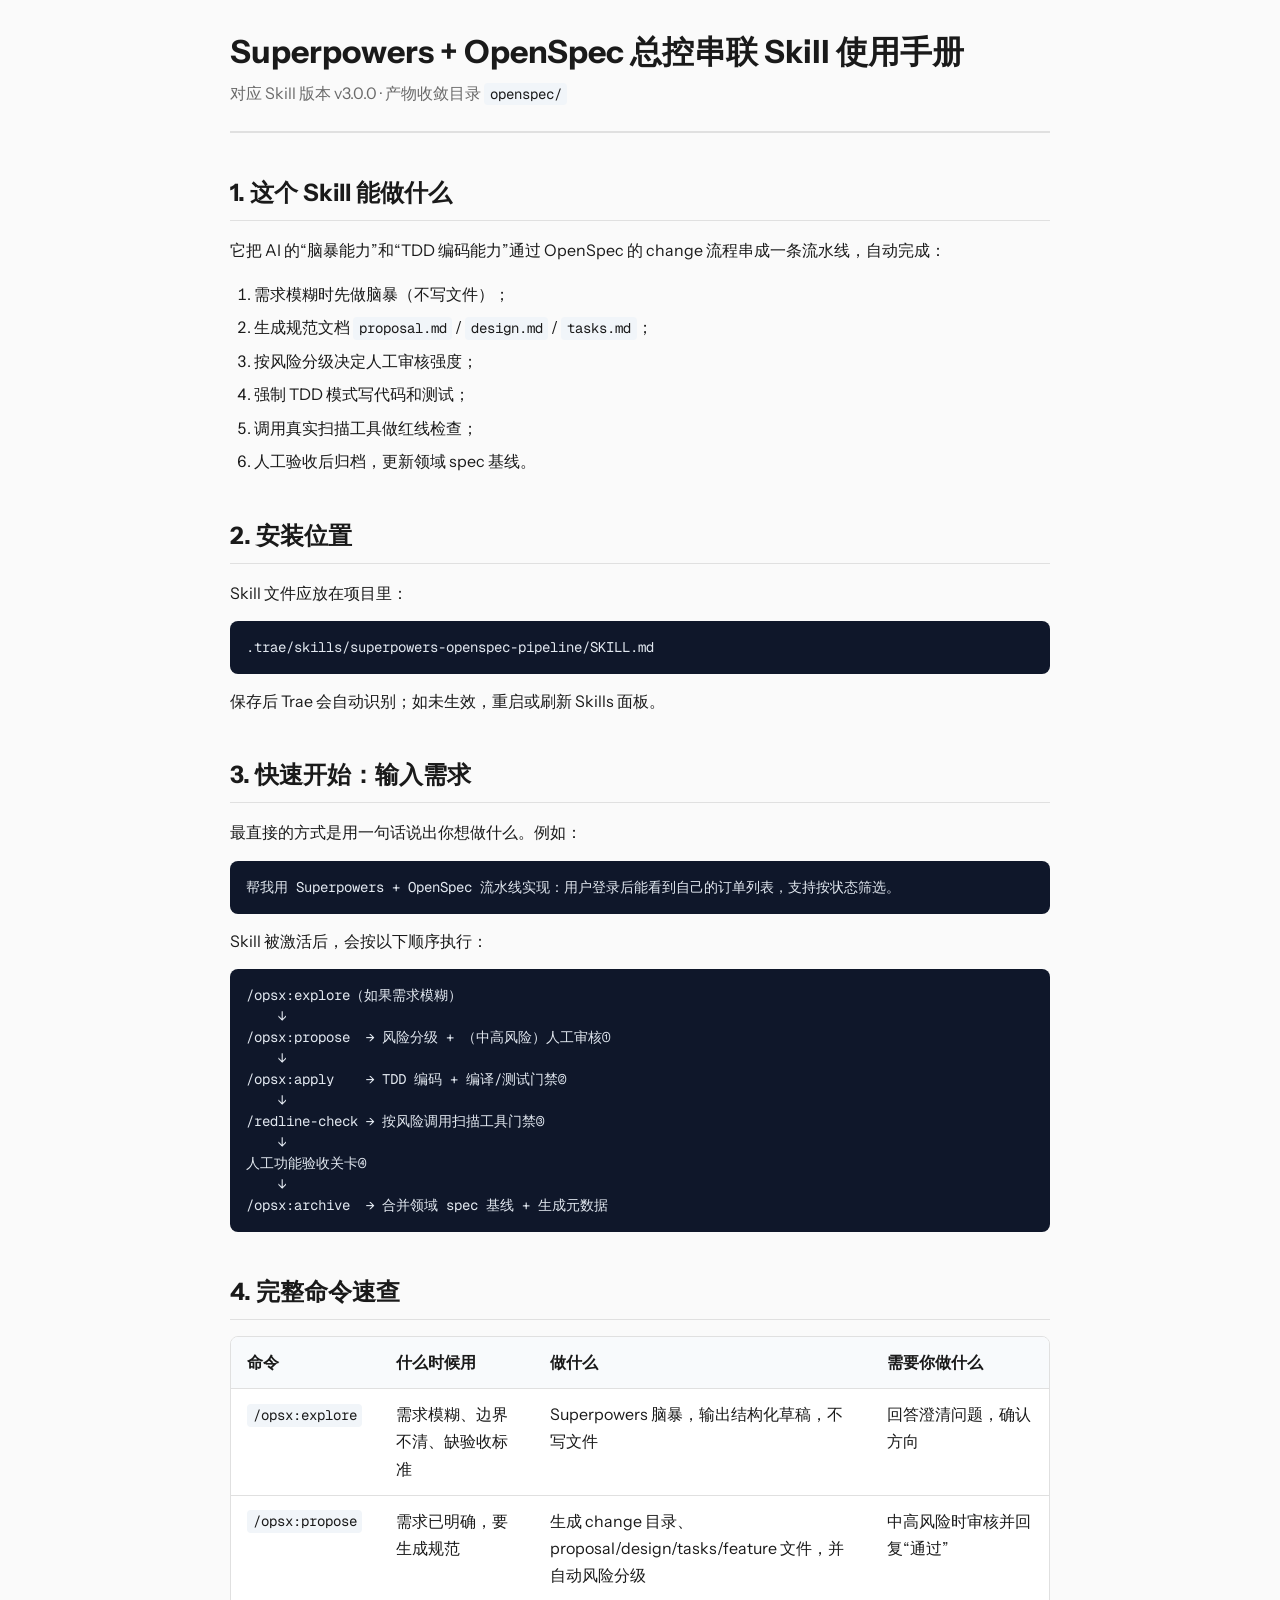
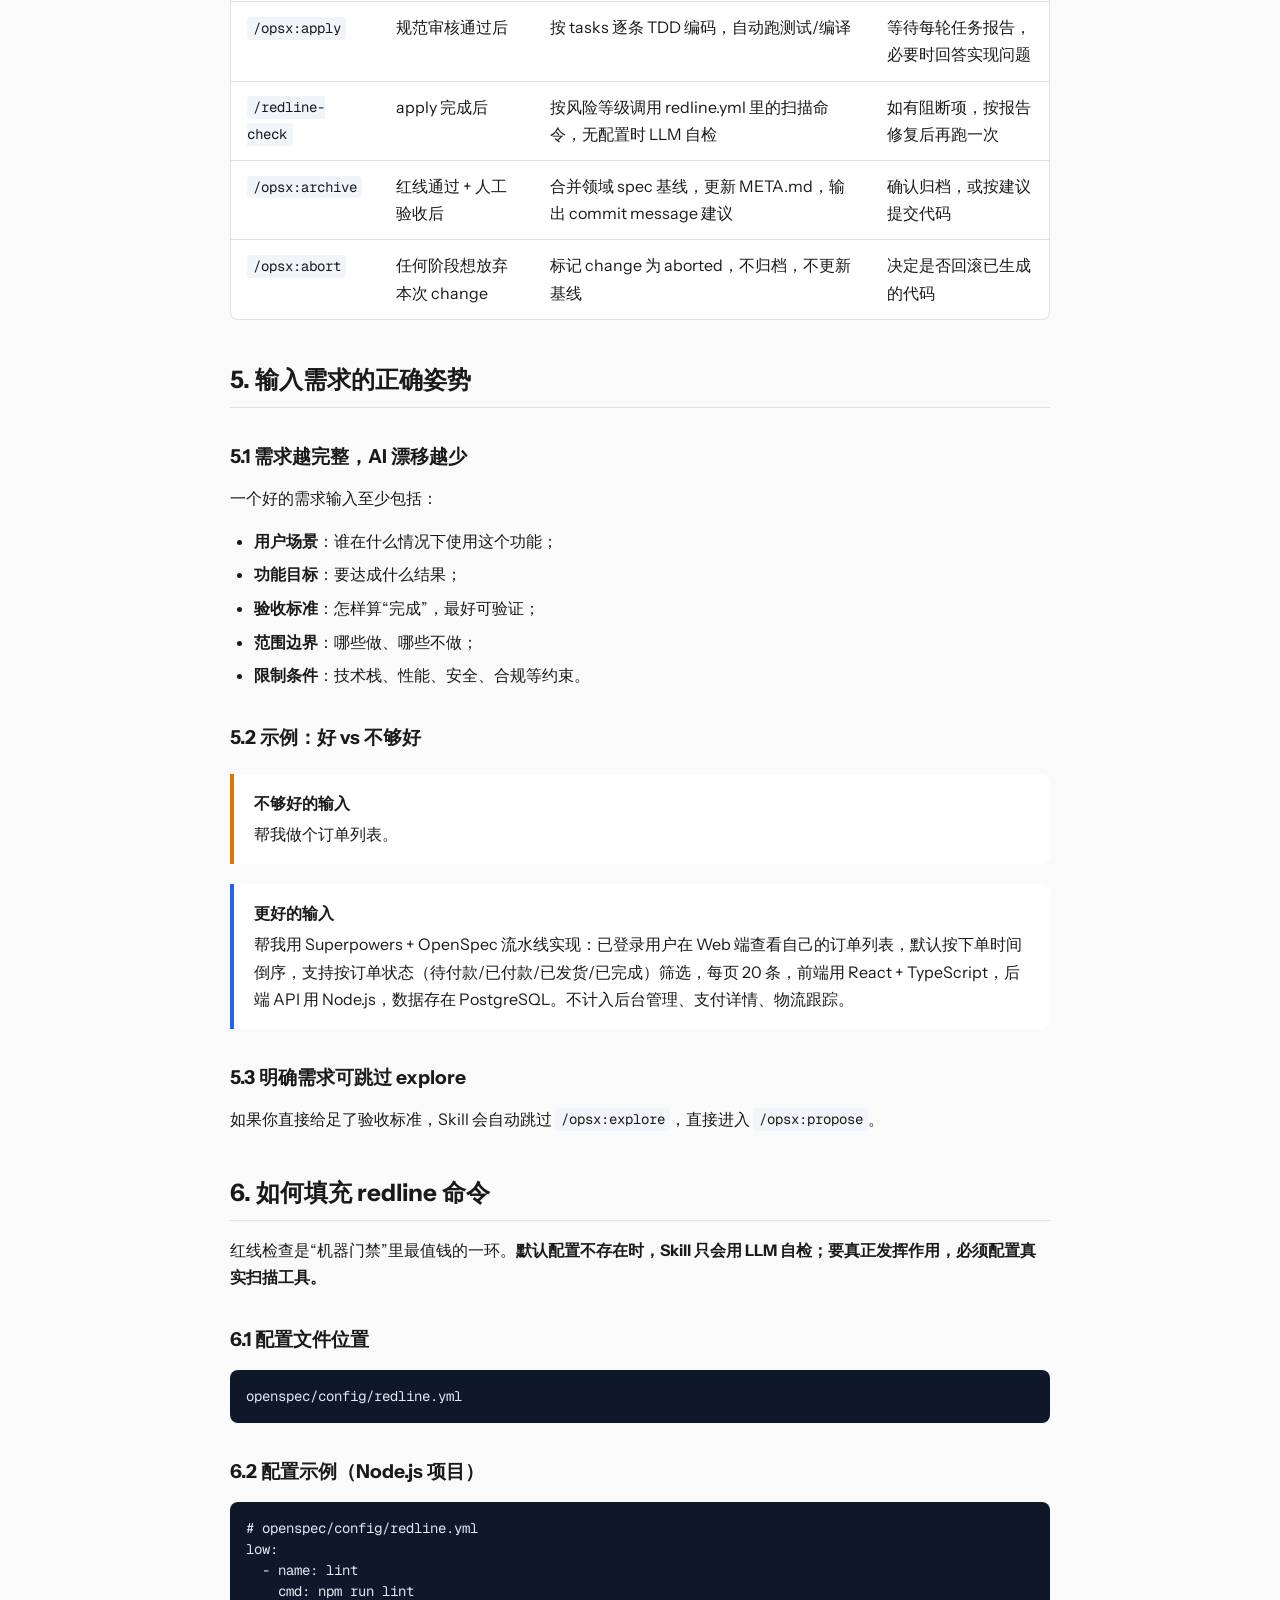
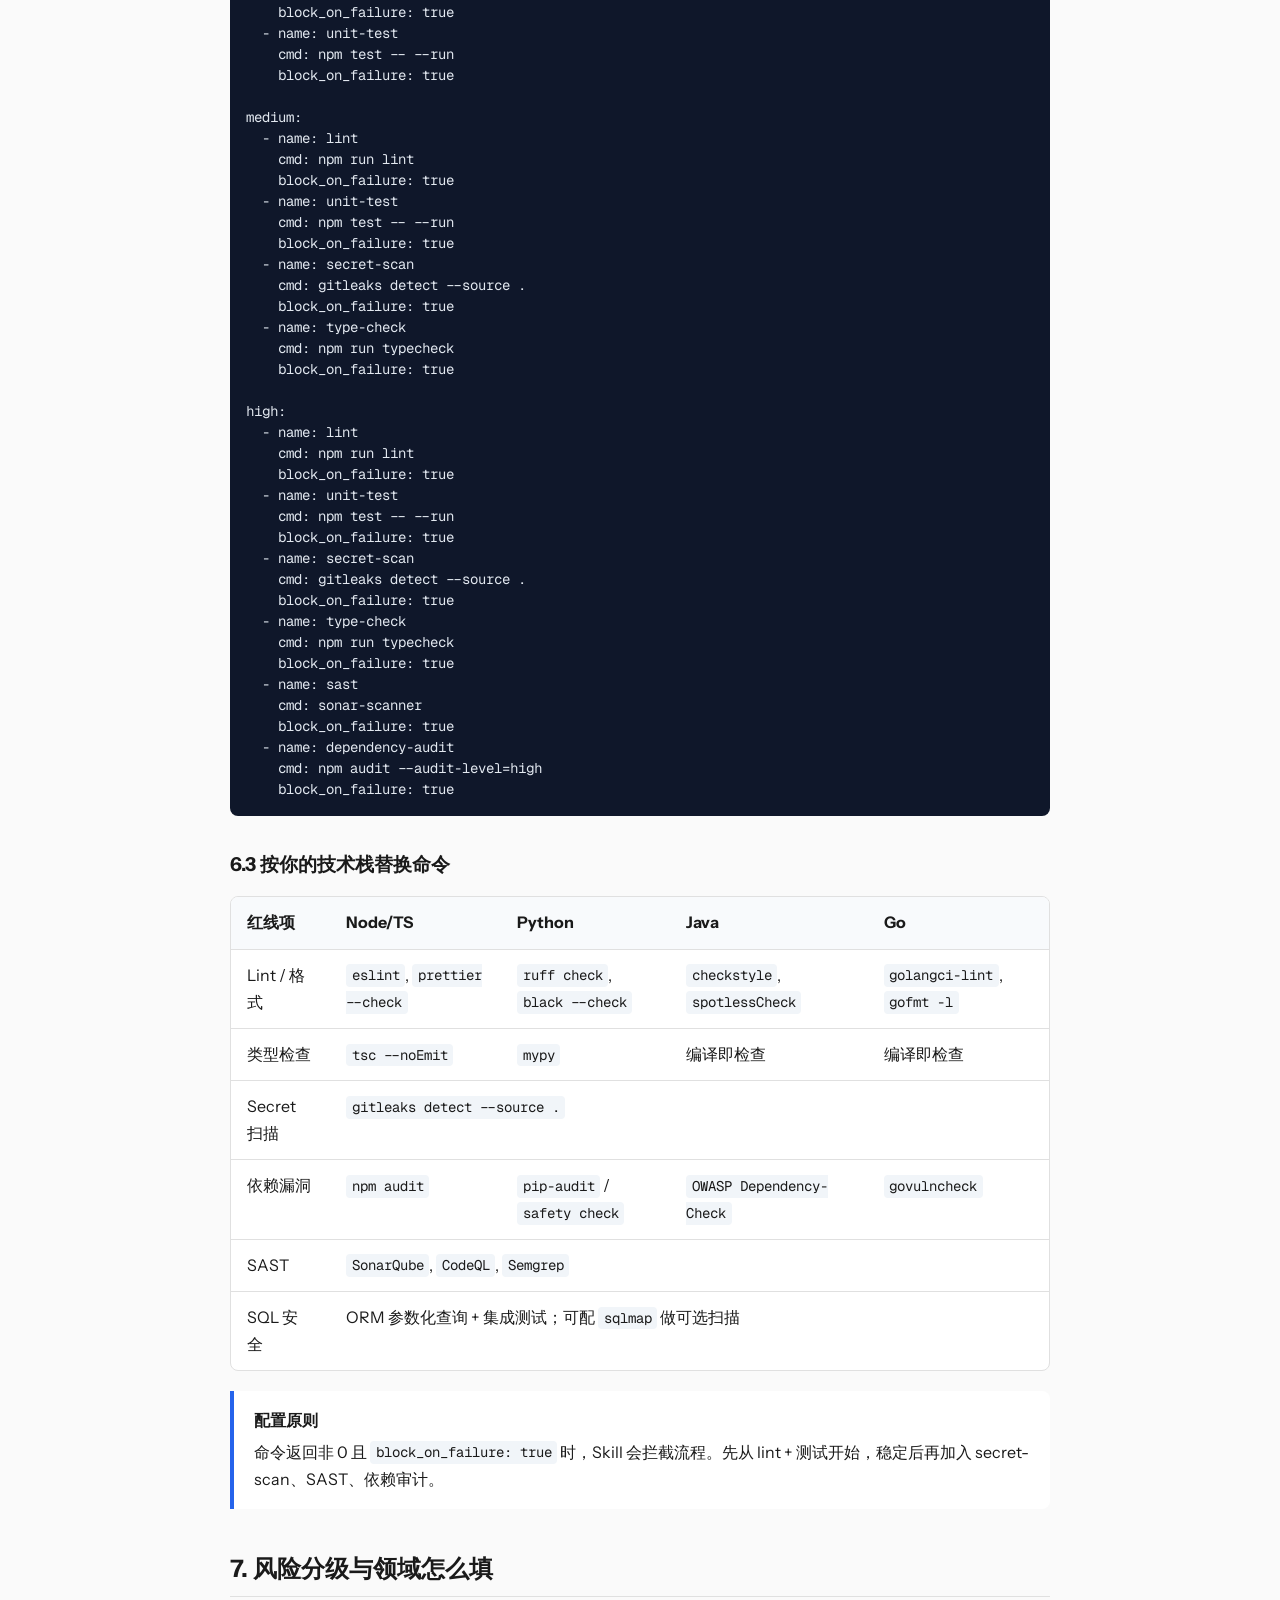
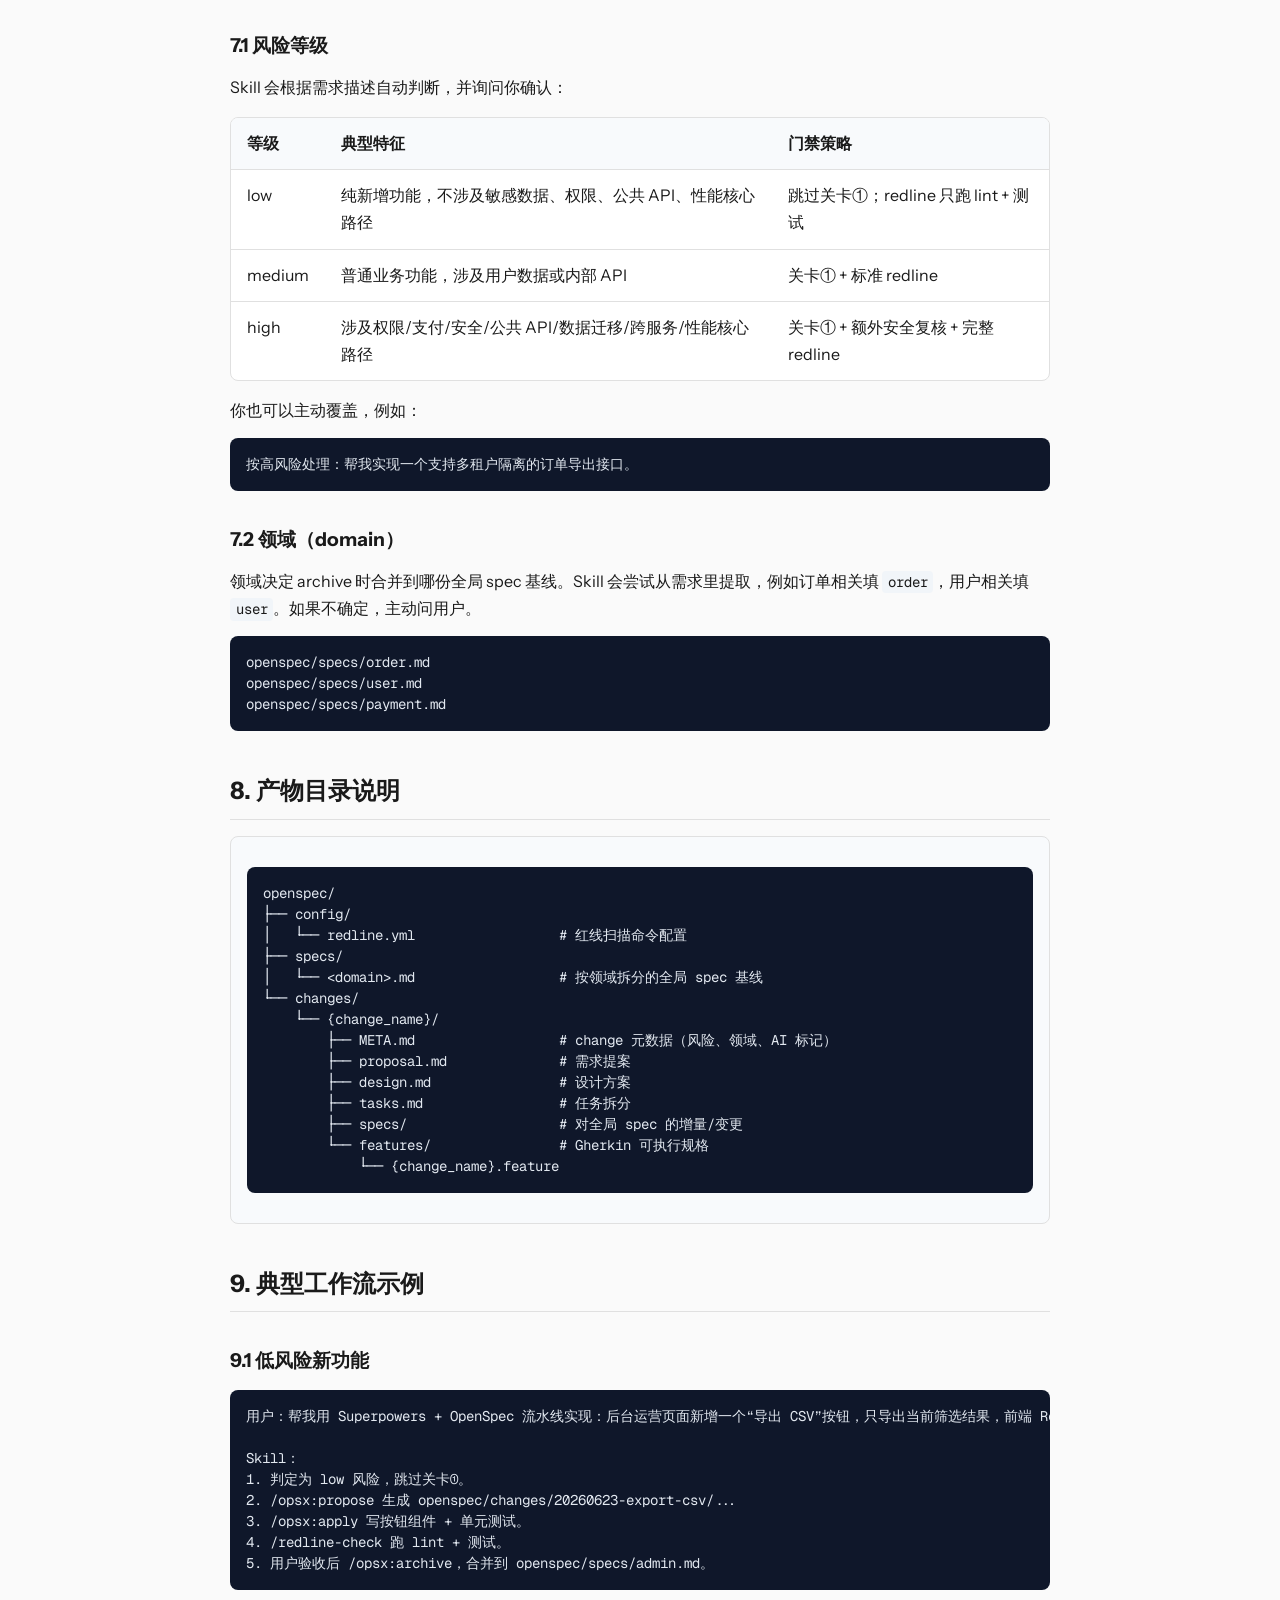
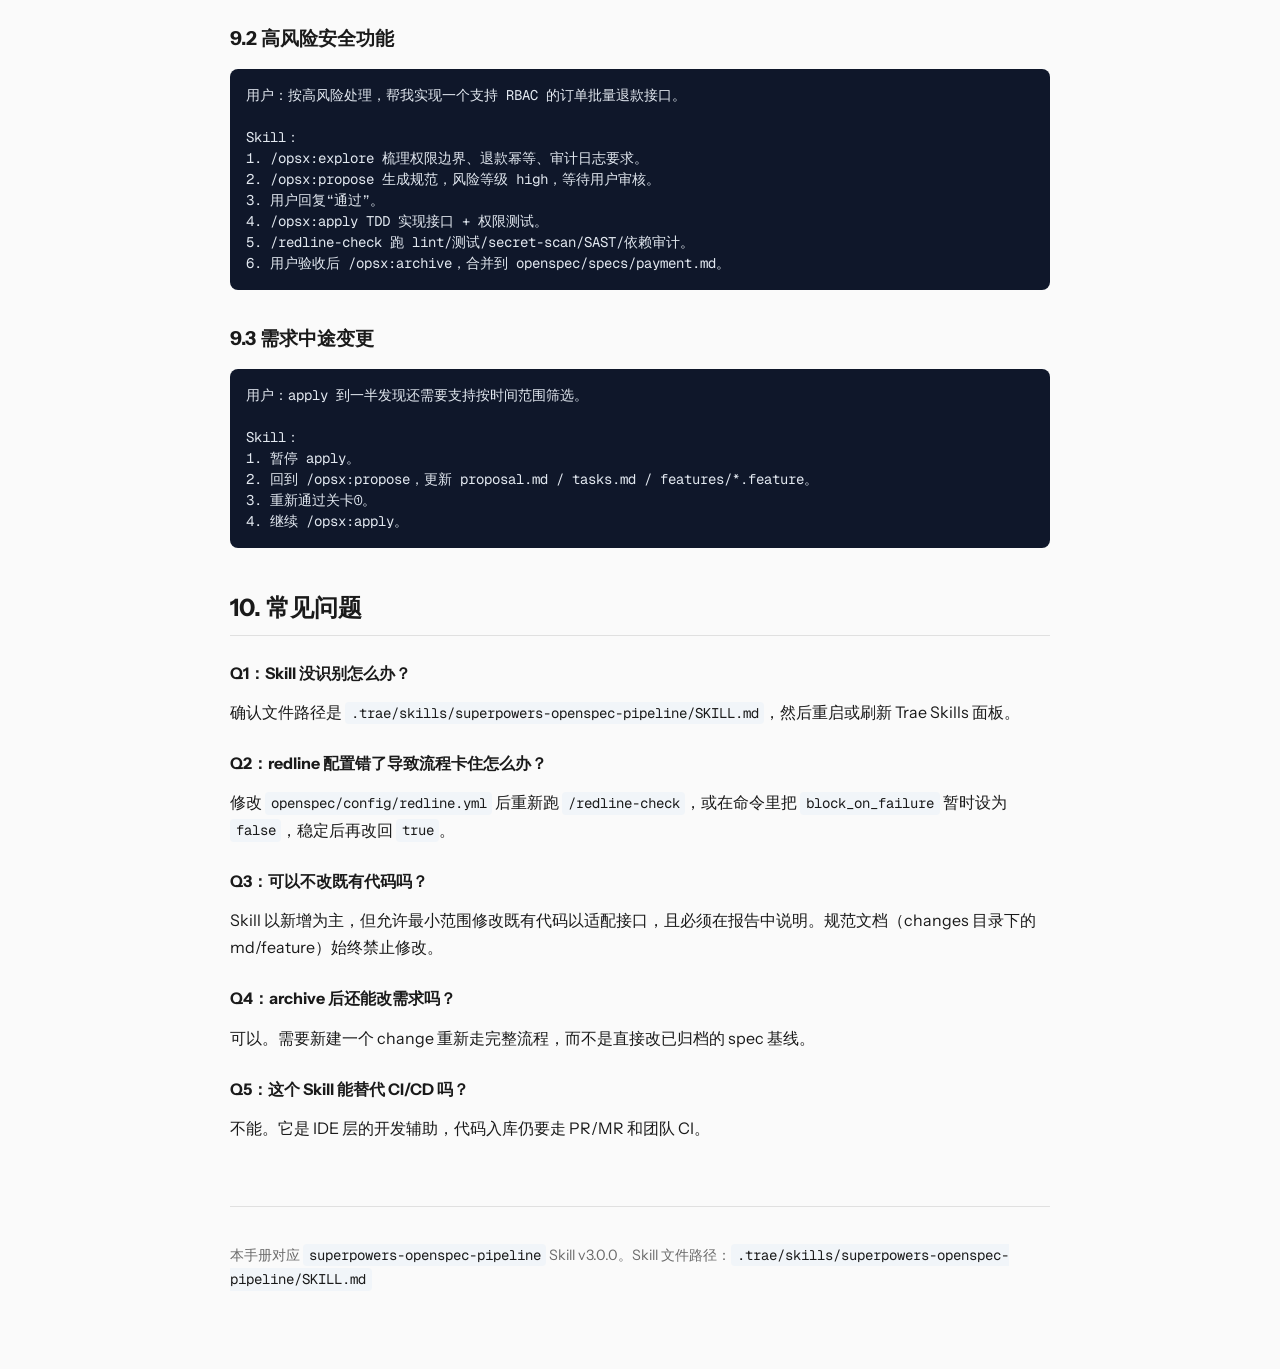
==== superpowers-openspec-manual/superpowers-openspec-manual.html @ 7b4294c7 "feat: Superpowers + OpenSpec Workflow Co-authored-by: traeagent <traeagent@users.noreply.github.com>" ====
<!-- Generated by Trae Work -->
<!DOCTYPE html>
<html lang="zh-CN">
<head>
  <meta charset="UTF-8">
  <meta name="viewport" content="width=device-width, initial-scale=1.0">
  <title>Superpowers + OpenSpec 总控串联 Skill 使用手册</title>
  <style>
    @font-face {
      font-family: 'InstrumentSans';
      src: url('./_shared/fonts/InstrumentSans-Regular.ttf') format('truetype');
      font-weight: 400;
    }
    @font-face {
      font-family: 'InstrumentSans';
      src: url('./_shared/fonts/InstrumentSans-Bold.ttf') format('truetype');
      font-weight: 700;
    }
    @font-face {
      font-family: 'GeistMono';
      src: url('./_shared/fonts/GeistMono-Regular.ttf') format('truetype');
      font-weight: 400;
    }

    :root {
      --bg: #fafafa;
      --bg2: #ffffff;
      --ink: #1a1a1a;
      --muted: #6b6b6b;
      --rule: #e0e0e0;
      --accent: #2563eb;
      --accent2: #059669;
      --danger: #dc2626;
      --warning: #d97706;
    }

    * { box-sizing: border-box; }

    body {
      margin: 0;
      padding: 0;
      font-family: 'InstrumentSans', -apple-system, BlinkMacSystemFont, 'Segoe UI', sans-serif;
      font-size: 16px;
      line-height: 1.7;
      color: var(--ink);
      background: var(--bg);
    }

    .container {
      max-width: 860px;
      margin: 0 auto;
      padding: 2rem 1.25rem 4rem;
    }

    header {
      border-bottom: 2px solid var(--rule);
      padding-bottom: 1.5rem;
      margin-bottom: 2.5rem;
    }

    h1 {
      font-size: 2rem;
      line-height: 1.25;
      margin: 0 0 0.5rem;
      font-weight: 700;
    }

    .subtitle {
      color: var(--muted);
      font-size: 1rem;
      margin: 0;
    }

    h2 {
      font-size: 1.5rem;
      margin: 2.5rem 0 1rem;
      padding-bottom: 0.4rem;
      border-bottom: 1px solid var(--rule);
      font-weight: 700;
    }

    h3 {
      font-size: 1.2rem;
      margin: 2rem 0 0.75rem;
      font-weight: 700;
      color: var(--ink);
    }

    h4 {
      font-size: 1rem;
      margin: 1.5rem 0 0.5rem;
      font-weight: 700;
    }

    p, li {
      margin: 0.75rem 0;
    }

    a {
      color: var(--accent);
      text-decoration: none;
    }

    a:hover {
      text-decoration: underline;
    }

    code, pre {
      font-family: 'GeistMono', Menlo, Monaco, Consolas, monospace;
      font-size: 0.875rem;
    }

    code {
      background: #f1f5f9;
      padding: 0.15rem 0.35rem;
      border-radius: 4px;
      color: var(--ink);
    }

    pre {
      background: #0f172a;
      color: #e2e8f0;
      padding: 1rem;
      border-radius: 8px;
      overflow-x: auto;
      line-height: 1.5;
    }

    pre code {
      background: transparent;
      padding: 0;
      color: inherit;
    }

    .table-wrap {
      overflow-x: auto;
      overflow-y: auto;
      max-height: 600px;
      border: 1px solid var(--rule);
      border-radius: 8px;
      margin: 1rem 0;
      background: var(--bg2);
    }

    table {
      width: 100%;
      border-collapse: collapse;
      min-width: 640px;
    }

    th, td {
      padding: 0.75rem 1rem;
      text-align: left;
      border-bottom: 1px solid var(--rule);
      vertical-align: top;
    }

    th {
      background: #f8fafc;
      font-weight: 700;
      white-space: nowrap;
    }

    tr:last-child td {
      border-bottom: none;
    }

    ul, ol {
      padding-left: 1.5rem;
    }

    li {
      margin: 0.4rem 0;
    }

    .callout {
      border-left: 4px solid var(--accent);
      background: var(--bg2);
      padding: 1rem 1.25rem;
      margin: 1.25rem 0;
      border-radius: 0 8px 8px 0;
    }

    .callout.danger {
      border-left-color: var(--danger);
    }

    .callout.warning {
      border-left-color: var(--warning);
    }

    .callout strong {
      display: block;
      margin-bottom: 0.25rem;
    }

    .kbd {
      display: inline-block;
      padding: 0.1rem 0.4rem;
      border: 1px solid var(--rule);
      border-radius: 4px;
      background: #f8fafc;
      font-family: 'GeistMono', monospace;
      font-size: 0.85rem;
    }

    .tree {
      background: #f8fafc;
      border: 1px solid var(--rule);
      border-radius: 8px;
      padding: 1rem;
      font-family: 'GeistMono', monospace;
      line-height: 1.6;
      overflow-x: auto;
    }

    footer {
      margin-top: 4rem;
      padding-top: 1.5rem;
      border-top: 1px solid var(--rule);
      color: var(--muted);
      font-size: 0.9rem;
    }

    @media (max-width: 600px) {
      .container { padding: 1.5rem 1rem 3rem; }
      h1 { font-size: 1.6rem; }
      h2 { font-size: 1.3rem; }
      table { min-width: 520px; }
    }
  </style>
</head>
<body>
  <div class="container">
    <header>
      <h1>Superpowers + OpenSpec 总控串联 Skill 使用手册</h1>
      <p class="subtitle">对应 Skill 版本 v3.0.0 · 产物收敛目录 <code>openspec/</code></p>
    </header>

    <h2>1. 这个 Skill 能做什么</h2>
    <p>它把 AI 的“脑暴能力”和“TDD 编码能力”通过 OpenSpec 的 change 流程串成一条流水线，自动完成：</p>
    <ol>
      <li>需求模糊时先做脑暴（不写文件）；</li>
      <li>生成规范文档 <code>proposal.md</code> / <code>design.md</code> / <code>tasks.md</code>；</li>
      <li>按风险分级决定人工审核强度；</li>
      <li>强制 TDD 模式写代码和测试；</li>
      <li>调用真实扫描工具做红线检查；</li>
      <li>人工验收后归档，更新领域 spec 基线。</li>
    </ol>

    <h2>2. 安装位置</h2>
    <p>Skill 文件应放在项目里：</p>
    <pre><code>.trae/skills/superpowers-openspec-pipeline/SKILL.md</code></pre>
    <p>保存后 Trae 会自动识别；如未生效，重启或刷新 Skills 面板。</p>

    <h2>3. 快速开始：输入需求</h2>
    <p>最直接的方式是用一句话说出你想做什么。例如：</p>
    <pre><code>帮我用 Superpowers + OpenSpec 流水线实现：用户登录后能看到自己的订单列表，支持按状态筛选。</code></pre>
    <p>Skill 被激活后，会按以下顺序执行：</p>
    <pre><code>/opsx:explore（如果需求模糊）
    ↓
/opsx:propose  → 风险分级 + （中高风险）人工审核①
    ↓
/opsx:apply    → TDD 编码 + 编译/测试门禁②
    ↓
/redline-check → 按风险调用扫描工具门禁③
    ↓
人工功能验收关卡④
    ↓
/opsx:archive  → 合并领域 spec 基线 + 生成元数据</code></pre>

    <h2>4. 完整命令速查</h2>
    <div class="table-wrap">
      <table>
        <thead>
          <tr>
            <th>命令</th>
            <th>什么时候用</th>
            <th>做什么</th>
            <th>需要你做什么</th>
          </tr>
        </thead>
        <tbody>
          <tr>
            <td><code>/opsx:explore</code></td>
            <td>需求模糊、边界不清、缺验收标准</td>
            <td>Superpowers 脑暴，输出结构化草稿，不写文件</td>
            <td>回答澄清问题，确认方向</td>
          </tr>
          <tr>
            <td><code>/opsx:propose</code></td>
            <td>需求已明确，要生成规范</td>
            <td>生成 change 目录、proposal/design/tasks/feature 文件，并自动风险分级</td>
            <td>中高风险时审核并回复“通过”</td>
          </tr>
          <tr>
            <td><code>/opsx:apply</code></td>
            <td>规范审核通过后</td>
            <td>按 tasks 逐条 TDD 编码，自动跑测试/编译</td>
            <td>等待每轮任务报告，必要时回答实现问题</td>
          </tr>
          <tr>
            <td><code>/redline-check</code></td>
            <td>apply 完成后</td>
            <td>按风险等级调用 redline.yml 里的扫描命令，无配置时 LLM 自检</td>
            <td>如有阻断项，按报告修复后再跑一次</td>
          </tr>
          <tr>
            <td><code>/opsx:archive</code></td>
            <td>红线通过 + 人工验收后</td>
            <td>合并领域 spec 基线，更新 META.md，输出 commit message 建议</td>
            <td>确认归档，或按建议提交代码</td>
          </tr>
          <tr>
            <td><code>/opsx:abort</code></td>
            <td>任何阶段想放弃本次 change</td>
            <td>标记 change 为 aborted，不归档，不更新基线</td>
            <td>决定是否回滚已生成的代码</td>
          </tr>
        </tbody>
      </table>
    </div>

    <h2>5. 输入需求的正确姿势</h2>
    <h3>5.1 需求越完整，AI 漂移越少</h3>
    <p>一个好的需求输入至少包括：</p>
    <ul>
      <li><strong>用户场景</strong>：谁在什么情况下使用这个功能；</li>
      <li><strong>功能目标</strong>：要达成什么结果；</li>
      <li><strong>验收标准</strong>：怎样算“完成”，最好可验证；</li>
      <li><strong>范围边界</strong>：哪些做、哪些不做；</li>
      <li><strong>限制条件</strong>：技术栈、性能、安全、合规等约束。</li>
    </ul>

    <h3>5.2 示例：好 vs 不够好</h3>
    <div class="callout warning">
      <strong>不够好的输入</strong>
      帮我做个订单列表。
    </div>
    <div class="callout">
      <strong>更好的输入</strong>
      帮我用 Superpowers + OpenSpec 流水线实现：已登录用户在 Web 端查看自己的订单列表，默认按下单时间倒序，支持按订单状态（待付款/已付款/已发货/已完成）筛选，每页 20 条，前端用 React + TypeScript，后端 API 用 Node.js，数据存在 PostgreSQL。不计入后台管理、支付详情、物流跟踪。
    </div>

    <h3>5.3 明确需求可跳过 explore</h3>
    <p>如果你直接给足了验收标准，Skill 会自动跳过 <code>/opsx:explore</code>，直接进入 <code>/opsx:propose</code>。</p>

    <h2>6. 如何填充 redline 命令</h2>
    <p>红线检查是“机器门禁”里最值钱的一环。<strong>默认配置不存在时，Skill 只会用 LLM 自检；要真正发挥作用，必须配置真实扫描工具。</strong></p>

    <h3>6.1 配置文件位置</h3>
    <pre><code>openspec/config/redline.yml</code></pre>

    <h3>6.2 配置示例（Node.js 项目）</h3>
    <pre><code># openspec/config/redline.yml
low:
  - name: lint
    cmd: npm run lint
    block_on_failure: true
  - name: unit-test
    cmd: npm test -- --run
    block_on_failure: true

medium:
  - name: lint
    cmd: npm run lint
    block_on_failure: true
  - name: unit-test
    cmd: npm test -- --run
    block_on_failure: true
  - name: secret-scan
    cmd: gitleaks detect --source .
    block_on_failure: true
  - name: type-check
    cmd: npm run typecheck
    block_on_failure: true

high:
  - name: lint
    cmd: npm run lint
    block_on_failure: true
  - name: unit-test
    cmd: npm test -- --run
    block_on_failure: true
  - name: secret-scan
    cmd: gitleaks detect --source .
    block_on_failure: true
  - name: type-check
    cmd: npm run typecheck
    block_on_failure: true
  - name: sast
    cmd: sonar-scanner
    block_on_failure: true
  - name: dependency-audit
    cmd: npm audit --audit-level=high
    block_on_failure: true</code></pre>

    <h3>6.3 按你的技术栈替换命令</h3>
    <div class="table-wrap">
      <table>
        <thead>
          <tr>
            <th>红线项</th>
            <th>Node/TS</th>
            <th>Python</th>
            <th>Java</th>
            <th>Go</th>
          </tr>
        </thead>
        <tbody>
          <tr>
            <td>Lint / 格式</td>
            <td><code>eslint</code>, <code>prettier --check</code></td>
            <td><code>ruff check</code>, <code>black --check</code></td>
            <td><code>checkstyle</code>, <code>spotlessCheck</code></td>
            <td><code>golangci-lint</code>, <code>gofmt -l</code></td>
          </tr>
          <tr>
            <td>类型检查</td>
            <td><code>tsc --noEmit</code></td>
            <td><code>mypy</code></td>
            <td>编译即检查</td>
            <td>编译即检查</td>
          </tr>
          <tr>
            <td>Secret 扫描</td>
            <td colspan="4"><code>gitleaks detect --source .</code></td>
          </tr>
          <tr>
            <td>依赖漏洞</td>
            <td><code>npm audit</code></td>
            <td><code>pip-audit</code> / <code>safety check</code></td>
            <td><code>OWASP Dependency-Check</code></td>
            <td><code>govulncheck</code></td>
          </tr>
          <tr>
            <td>SAST</td>
            <td colspan="4"><code>SonarQube</code>, <code>CodeQL</code>, <code>Semgrep</code></td>
          </tr>
          <tr>
            <td>SQL 安全</td>
            <td colspan="4">ORM 参数化查询 + 集成测试；可配 <code>sqlmap</code> 做可选扫描</td>
          </tr>
        </tbody>
      </table>
    </div>

    <div class="callout">
      <strong>配置原则</strong>
      命令返回非 0 且 <code>block_on_failure: true</code> 时，Skill 会拦截流程。先从 lint + 测试开始，稳定后再加入 secret-scan、SAST、依赖审计。
    </div>

    <h2>7. 风险分级与领域怎么填</h2>
    <h3>7.1 风险等级</h3>
    <p>Skill 会根据需求描述自动判断，并询问你确认：</p>
    <div class="table-wrap">
      <table>
        <thead>
          <tr>
            <th>等级</th>
            <th>典型特征</th>
            <th>门禁策略</th>
          </tr>
        </thead>
        <tbody>
          <tr>
            <td>low</td>
            <td>纯新增功能，不涉及敏感数据、权限、公共 API、性能核心路径</td>
            <td>跳过关卡①；redline 只跑 lint + 测试</td>
          </tr>
          <tr>
            <td>medium</td>
            <td>普通业务功能，涉及用户数据或内部 API</td>
            <td>关卡① + 标准 redline</td>
          </tr>
          <tr>
            <td>high</td>
            <td>涉及权限/支付/安全/公共 API/数据迁移/跨服务/性能核心路径</td>
            <td>关卡① + 额外安全复核 + 完整 redline</td>
          </tr>
        </tbody>
      </table>
    </div>
    <p>你也可以主动覆盖，例如：</p>
    <pre><code>按高风险处理：帮我实现一个支持多租户隔离的订单导出接口。</code></pre>

    <h3>7.2 领域（domain）</h3>
    <p>领域决定 archive 时合并到哪份全局 spec 基线。Skill 会尝试从需求里提取，例如订单相关填 <code>order</code>，用户相关填 <code>user</code>。如果不确定，主动问用户。</p>
    <pre><code>openspec/specs/order.md
openspec/specs/user.md
openspec/specs/payment.md</code></pre>

    <h2>8. 产物目录说明</h2>
    <div class="tree">
<pre>openspec/
├── config/
│   └── redline.yml                  # 红线扫描命令配置
├── specs/
│   └── &lt;domain&gt;.md                  # 按领域拆分的全局 spec 基线
└── changes/
    └── {change_name}/
        ├── META.md                  # change 元数据（风险、领域、AI 标记）
        ├── proposal.md              # 需求提案
        ├── design.md                # 设计方案
        ├── tasks.md                 # 任务拆分
        ├── specs/                   # 对全局 spec 的增量/变更
        └── features/                # Gherkin 可执行规格
            └── {change_name}.feature</pre>
    </div>

    <h2>9. 典型工作流示例</h2>
    <h3>9.1 低风险新功能</h3>
    <pre><code>用户：帮我用 Superpowers + OpenSpec 流水线实现：后台运营页面新增一个“导出 CSV”按钮，只导出当前筛选结果，前端 React。

Skill：
1. 判定为 low 风险，跳过关卡①。
2. /opsx:propose 生成 openspec/changes/20260623-export-csv/...
3. /opsx:apply 写按钮组件 + 单元测试。
4. /redline-check 跑 lint + 测试。
5. 用户验收后 /opsx:archive，合并到 openspec/specs/admin.md。</code></pre>

    <h3>9.2 高风险安全功能</h3>
    <pre><code>用户：按高风险处理，帮我实现一个支持 RBAC 的订单批量退款接口。

Skill：
1. /opsx:explore 梳理权限边界、退款幂等、审计日志要求。
2. /opsx:propose 生成规范，风险等级 high，等待用户审核。
3. 用户回复“通过”。
4. /opsx:apply TDD 实现接口 + 权限测试。
5. /redline-check 跑 lint/测试/secret-scan/SAST/依赖审计。
6. 用户验收后 /opsx:archive，合并到 openspec/specs/payment.md。</code></pre>

    <h3>9.3 需求中途变更</h3>
    <pre><code>用户：apply 到一半发现还需要支持按时间范围筛选。

Skill：
1. 暂停 apply。
2. 回到 /opsx:propose，更新 proposal.md / tasks.md / features/*.feature。
3. 重新通过关卡①。
4. 继续 /opsx:apply。</code></pre>

    <h2>10. 常见问题</h2>
    <h4>Q1：Skill 没识别怎么办？</h4>
    <p>确认文件路径是 <code>.trae/skills/superpowers-openspec-pipeline/SKILL.md</code>，然后重启或刷新 Trae Skills 面板。</p>

    <h4>Q2：redline 配置错了导致流程卡住怎么办？</h4>
    <p>修改 <code>openspec/config/redline.yml</code> 后重新跑 <code>/redline-check</code>，或在命令里把 <code>block_on_failure</code> 暂时设为 <code>false</code>，稳定后再改回 <code>true</code>。</p>

    <h4>Q3：可以不改既有代码吗？</h4>
    <p>Skill 以新增为主，但允许最小范围修改既有代码以适配接口，且必须在报告中说明。规范文档（changes 目录下的 md/feature）始终禁止修改。</p>

    <h4>Q4：archive 后还能改需求吗？</h4>
    <p>可以。需要新建一个 change 重新走完整流程，而不是直接改已归档的 spec 基线。</p>

    <h4>Q5：这个 Skill 能替代 CI/CD 吗？</h4>
    <p>不能。它是 IDE 层的开发辅助，代码入库仍要走 PR/MR 和团队 CI。</p>

    <footer>
      <p>本手册对应 <code>superpowers-openspec-pipeline</code> Skill v3.0.0。Skill 文件路径：<code>.trae/skills/superpowers-openspec-pipeline/SKILL.md</code></p>
    </footer>
  </div>
</body>
</html>
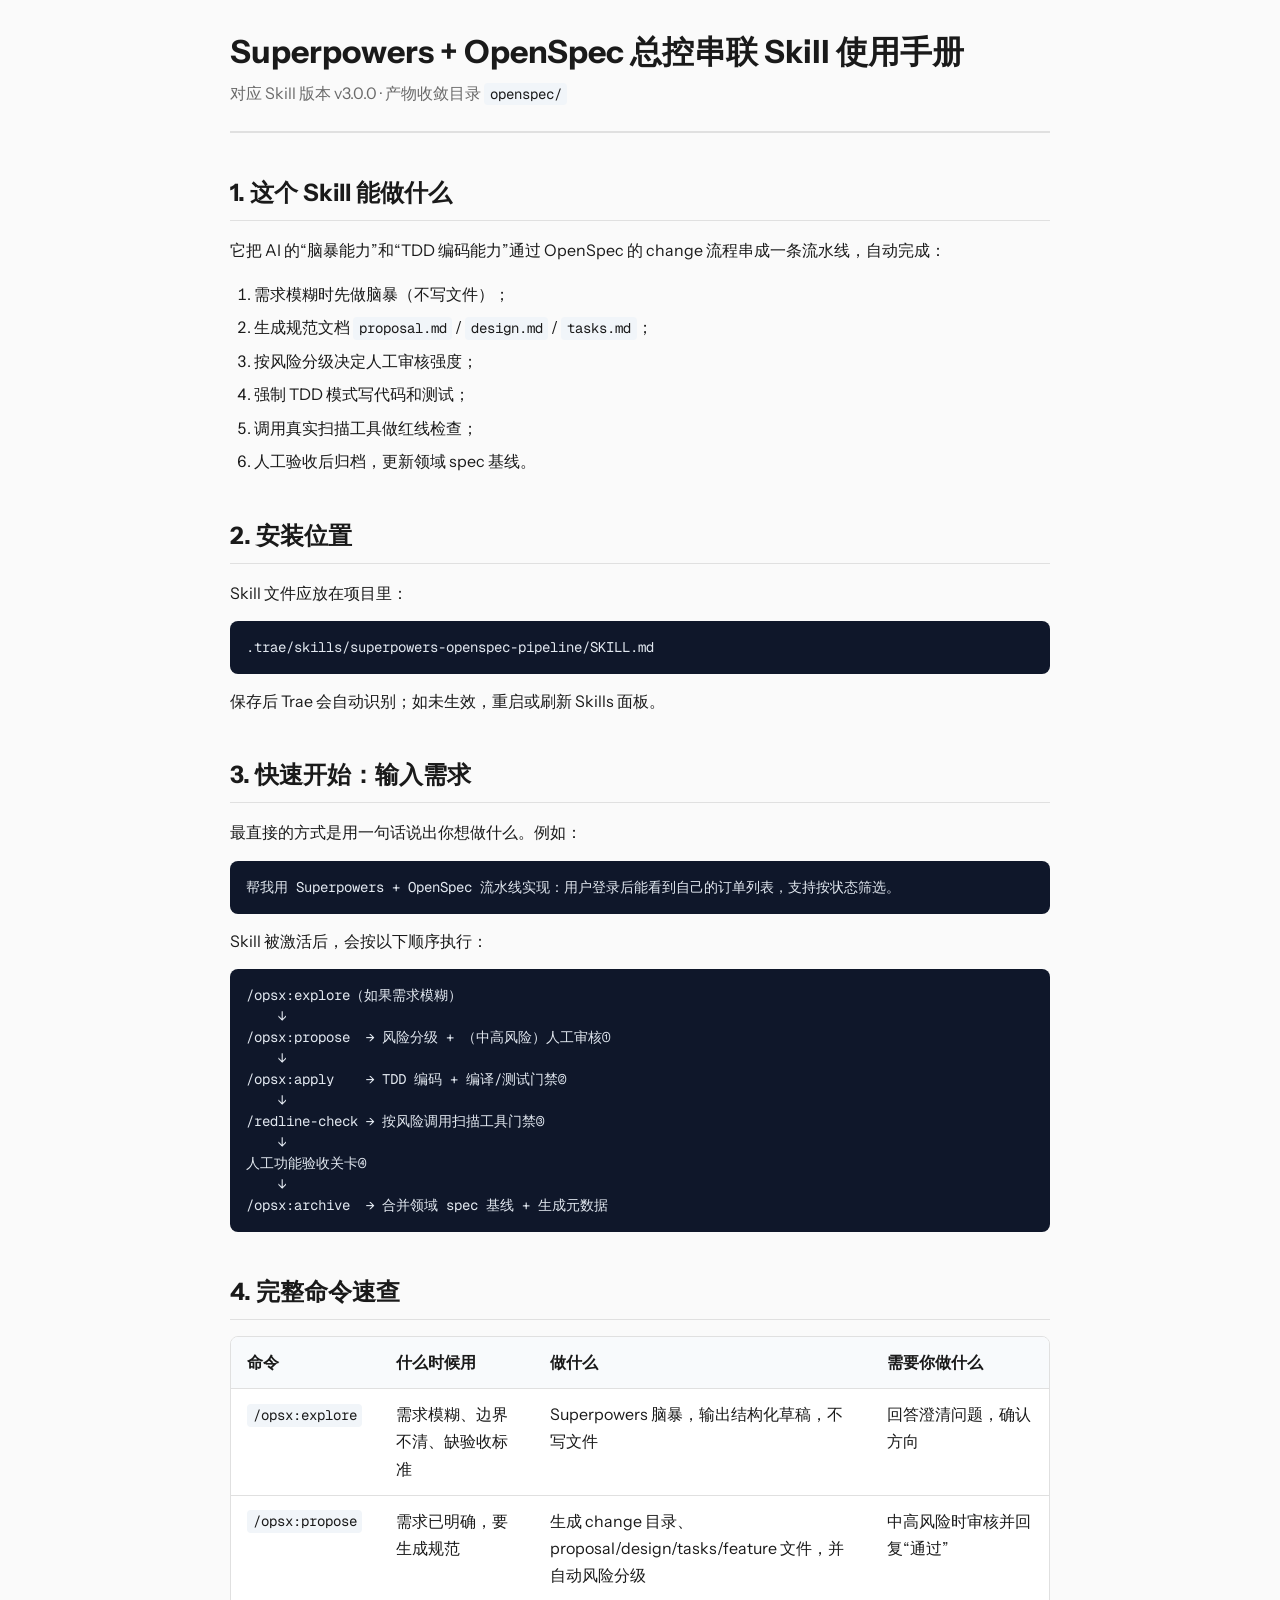
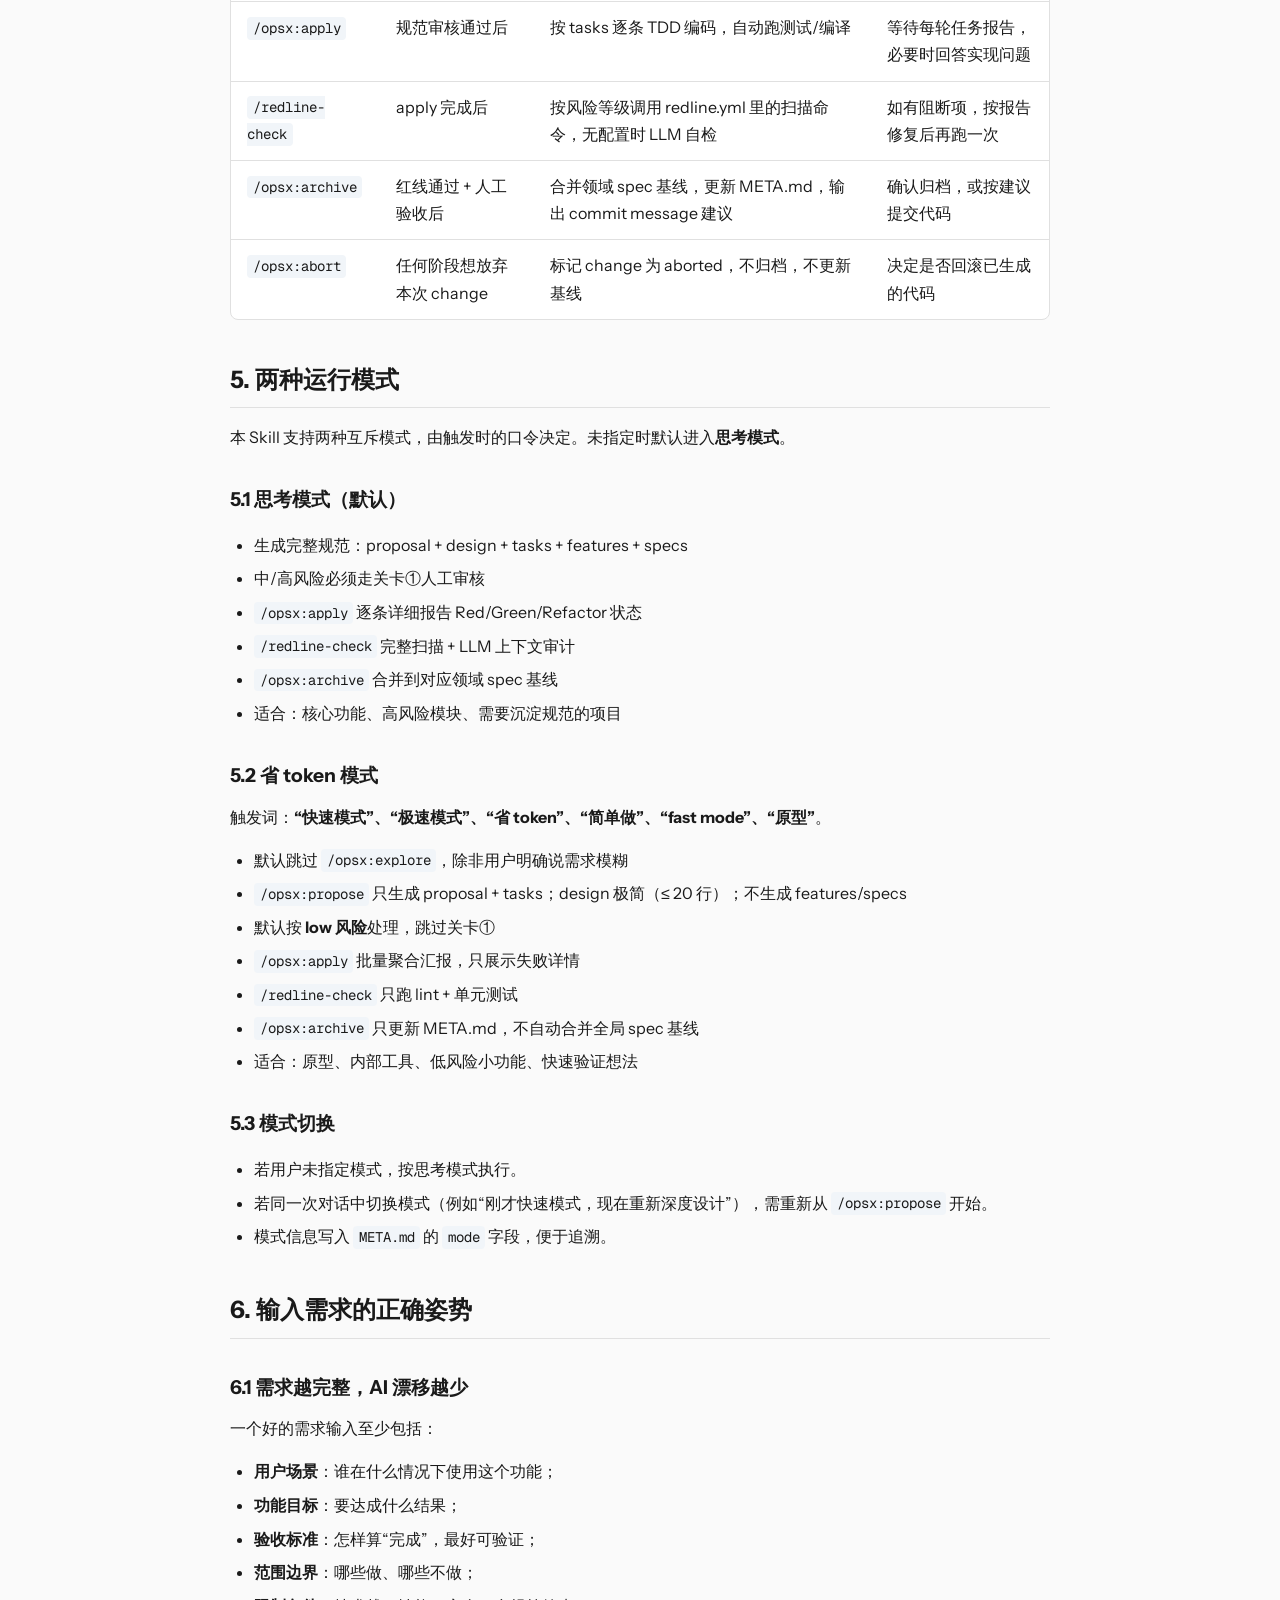
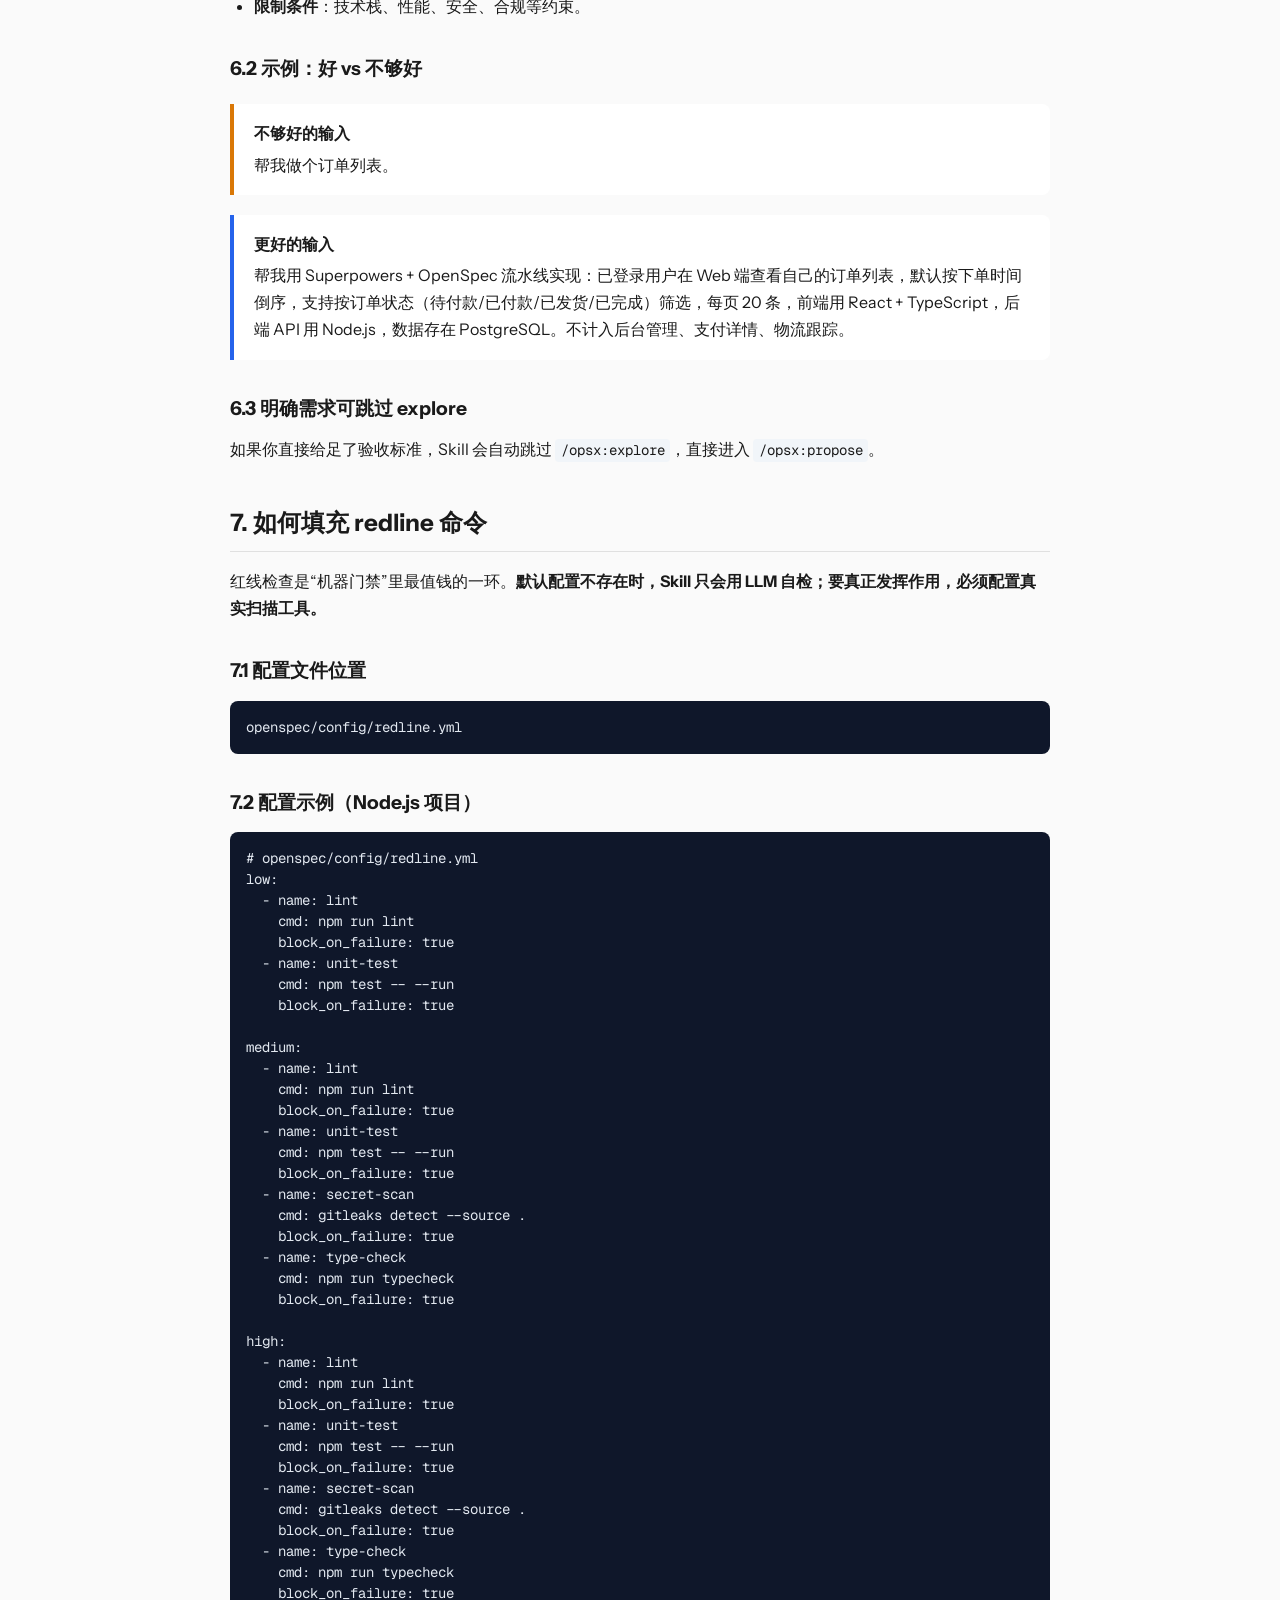
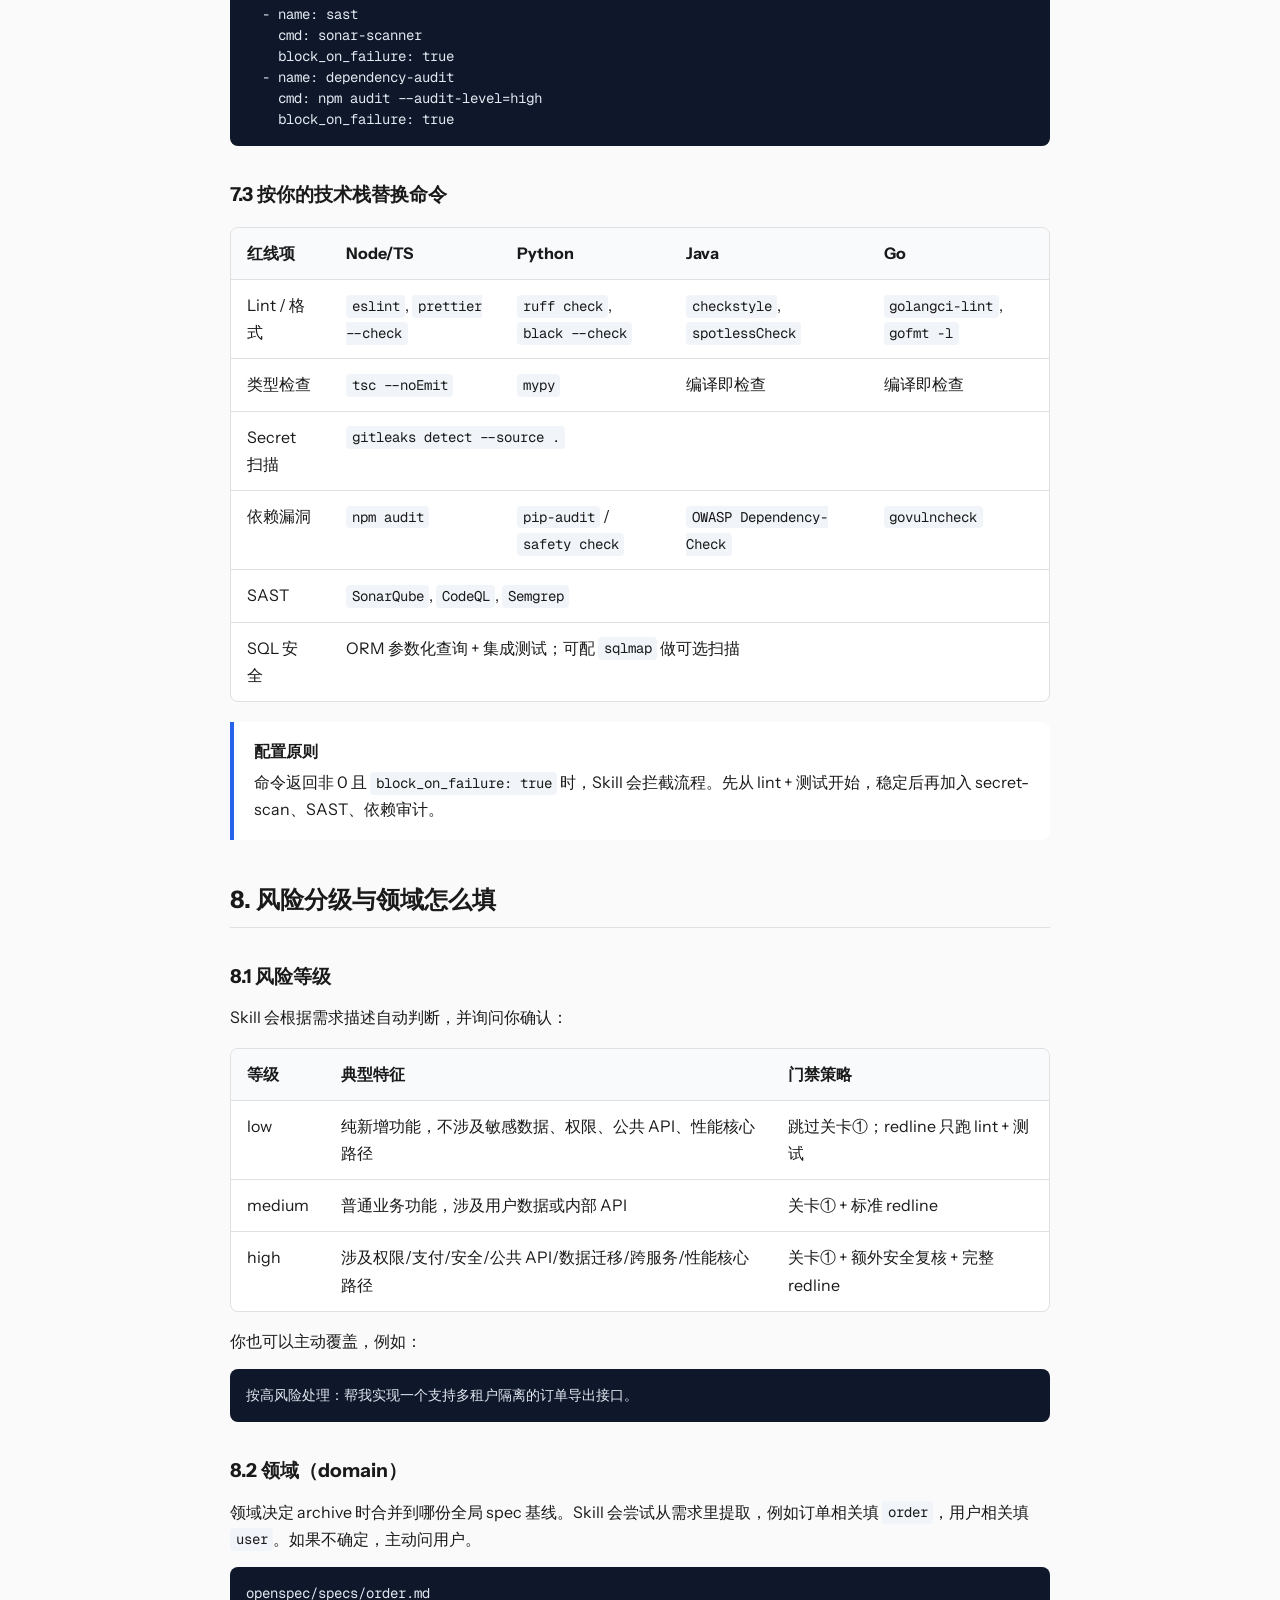
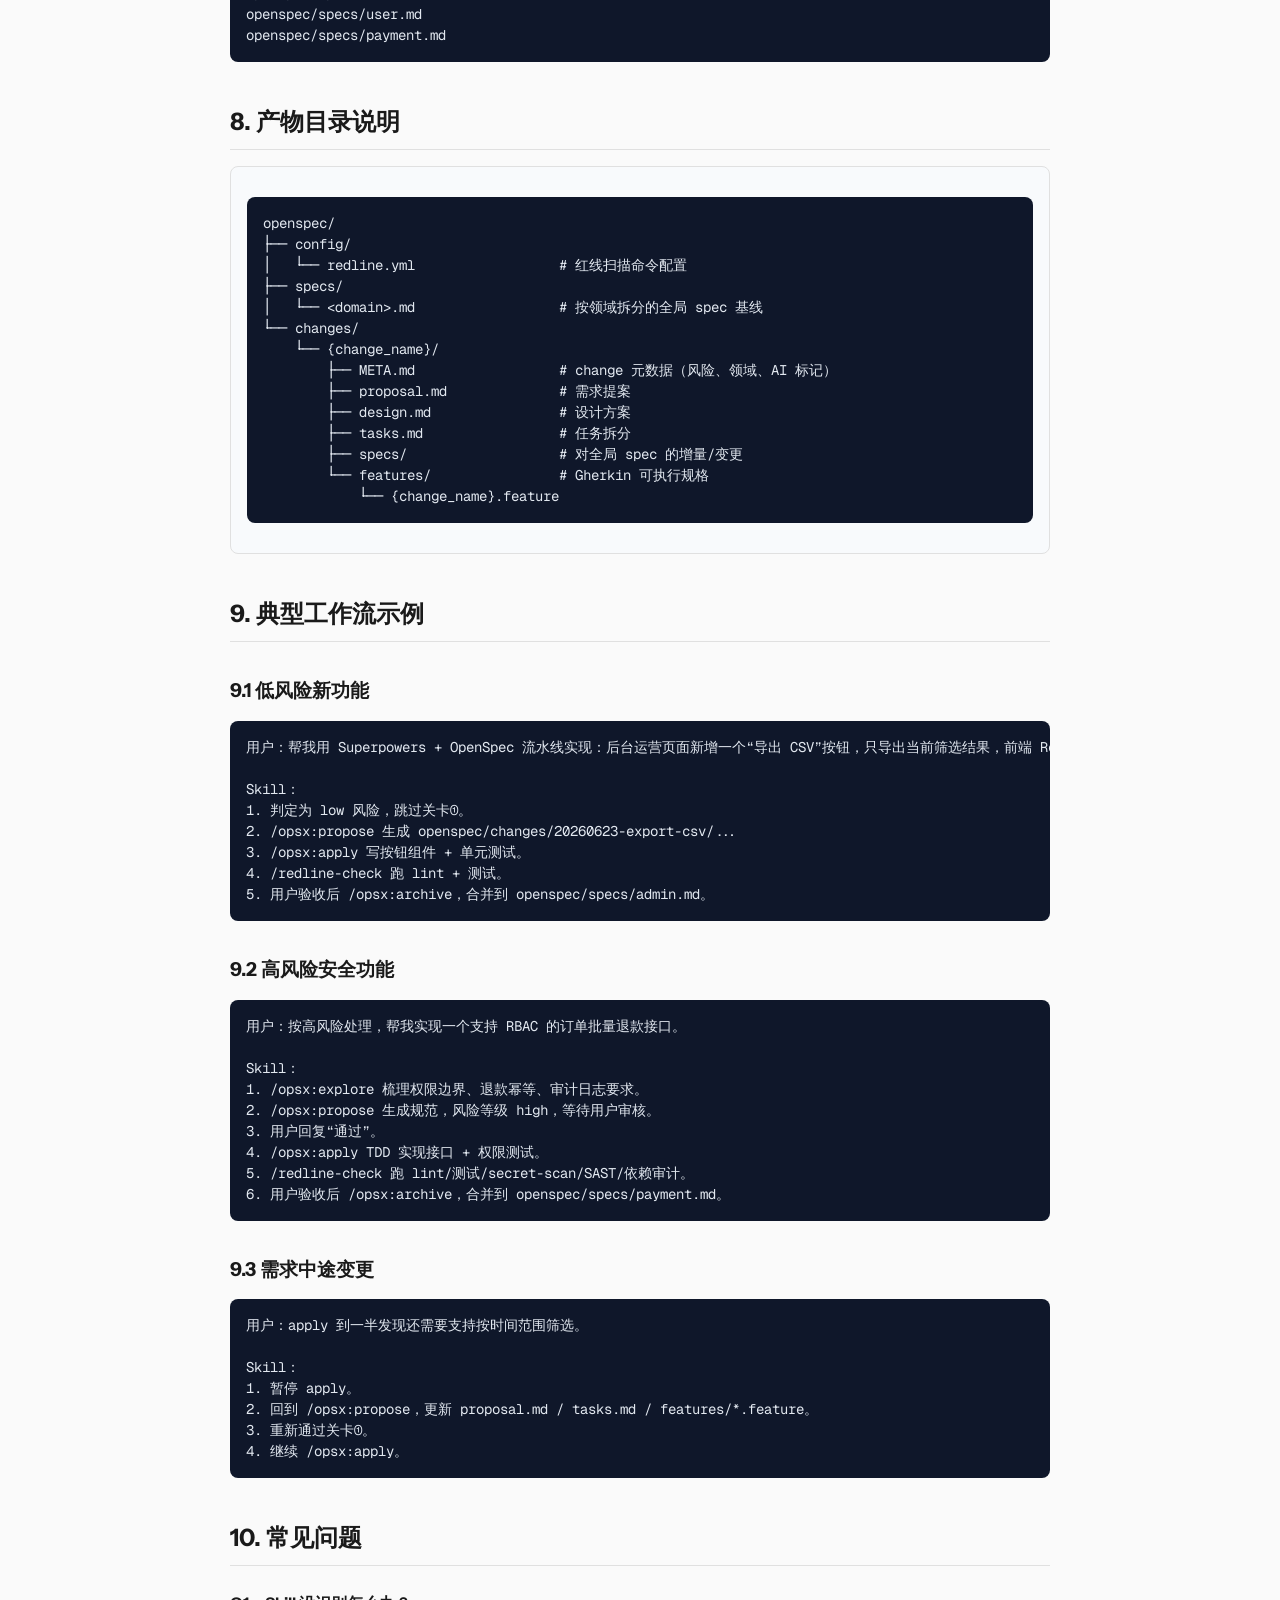
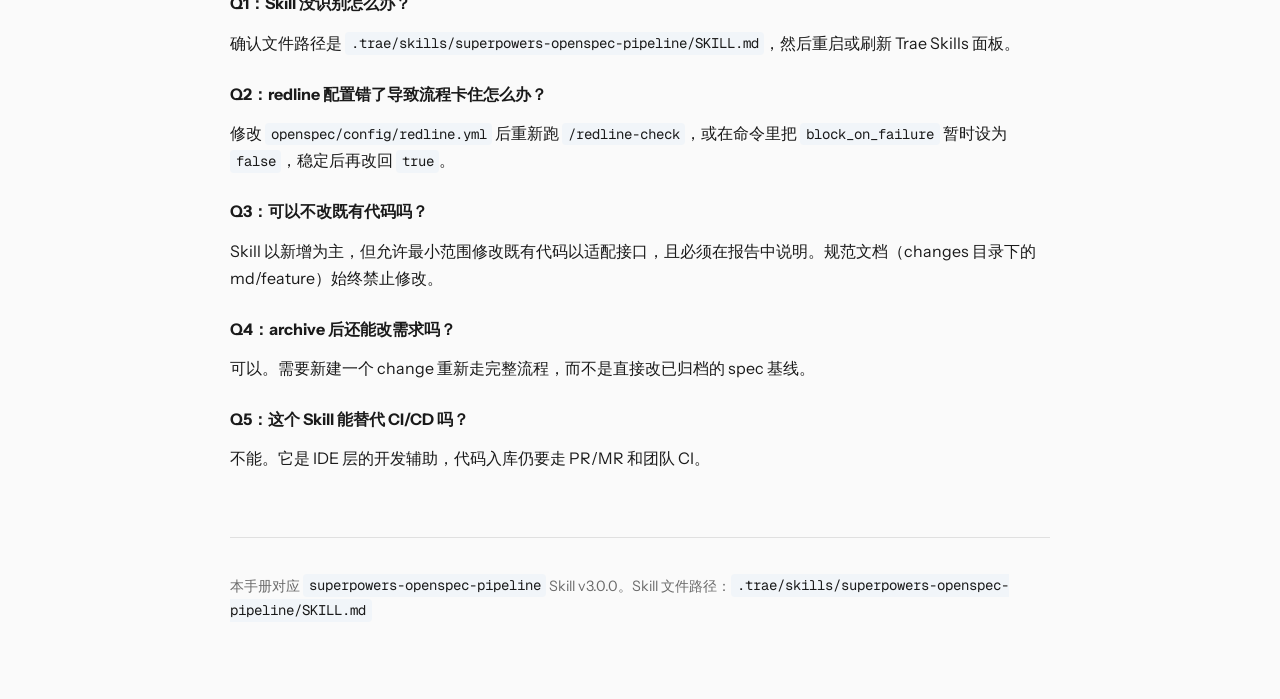
==== commit 7f4b0e84: "feat: Superpowers + OpenSpec Workflow Co-authored-by: traeagent <traeagent@users.noreply.github.com>" ====
--- a/superpowers-openspec-manual/superpowers-openspec-manual.html
+++ b/superpowers-openspec-manual/superpowers-openspec-manual.html
@@ -321,8 +321,40 @@
       </table>
     </div>
 
-    <h2>5. 输入需求的正确姿势</h2>
-    <h3>5.1 需求越完整，AI 漂移越少</h3>
+    <h2>5. 两种运行模式</h2>
+    <p>本 Skill 支持两种互斥模式，由触发时的口令决定。未指定时默认进入<strong>思考模式</strong>。</p>
+
+    <h3>5.1 思考模式（默认）</h3>
+    <ul>
+      <li>生成完整规范：proposal + design + tasks + features + specs</li>
+      <li>中/高风险必须走关卡①人工审核</li>
+      <li><code>/opsx:apply</code> 逐条详细报告 Red/Green/Refactor 状态</li>
+      <li><code>/redline-check</code> 完整扫描 + LLM 上下文审计</li>
+      <li><code>/opsx:archive</code> 合并到对应领域 spec 基线</li>
+      <li>适合：核心功能、高风险模块、需要沉淀规范的项目</li>
+    </ul>
+
+    <h3>5.2 省 token 模式</h3>
+    <p>触发词：<strong>“快速模式”、“极速模式”、“省 token”、“简单做”、“fast mode”、“原型”</strong>。</p>
+    <ul>
+      <li>默认跳过 <code>/opsx:explore</code>，除非用户明确说需求模糊</li>
+      <li><code>/opsx:propose</code> 只生成 proposal + tasks；design 极简（≤ 20 行）；不生成 features/specs</li>
+      <li>默认按 <strong>low 风险</strong>处理，跳过关卡①</li>
+      <li><code>/opsx:apply</code> 批量聚合汇报，只展示失败详情</li>
+      <li><code>/redline-check</code> 只跑 lint + 单元测试</li>
+      <li><code>/opsx:archive</code> 只更新 META.md，不自动合并全局 spec 基线</li>
+      <li>适合：原型、内部工具、低风险小功能、快速验证想法</li>
+    </ul>
+
+    <h3>5.3 模式切换</h3>
+    <ul>
+      <li>若用户未指定模式，按思考模式执行。</li>
+      <li>若同一次对话中切换模式（例如“刚才快速模式，现在重新深度设计”），需重新从 <code>/opsx:propose</code> 开始。</li>
+      <li>模式信息写入 <code>META.md</code> 的 <code>mode</code> 字段，便于追溯。</li>
+    </ul>
+
+    <h2>6. 输入需求的正确姿势</h2>
+    <h3>6.1 需求越完整，AI 漂移越少</h3>
     <p>一个好的需求输入至少包括：</p>
     <ul>
       <li><strong>用户场景</strong>：谁在什么情况下使用这个功能；</li>
@@ -332,7 +364,7 @@
       <li><strong>限制条件</strong>：技术栈、性能、安全、合规等约束。</li>
     </ul>
 
-    <h3>5.2 示例：好 vs 不够好</h3>
+    <h3>6.2 示例：好 vs 不够好</h3>
     <div class="callout warning">
       <strong>不够好的输入</strong>
       帮我做个订单列表。
@@ -342,16 +374,16 @@
       帮我用 Superpowers + OpenSpec 流水线实现：已登录用户在 Web 端查看自己的订单列表，默认按下单时间倒序，支持按订单状态（待付款/已付款/已发货/已完成）筛选，每页 20 条，前端用 React + TypeScript，后端 API 用 Node.js，数据存在 PostgreSQL。不计入后台管理、支付详情、物流跟踪。
     </div>
 
-    <h3>5.3 明确需求可跳过 explore</h3>
+    <h3>6.3 明确需求可跳过 explore</h3>
     <p>如果你直接给足了验收标准，Skill 会自动跳过 <code>/opsx:explore</code>，直接进入 <code>/opsx:propose</code>。</p>
 
-    <h2>6. 如何填充 redline 命令</h2>
+    <h2>7. 如何填充 redline 命令</h2>
     <p>红线检查是“机器门禁”里最值钱的一环。<strong>默认配置不存在时，Skill 只会用 LLM 自检；要真正发挥作用，必须配置真实扫描工具。</strong></p>
 
-    <h3>6.1 配置文件位置</h3>
+    <h3>7.1 配置文件位置</h3>
     <pre><code>openspec/config/redline.yml</code></pre>
 
-    <h3>6.2 配置示例（Node.js 项目）</h3>
+    <h3>7.2 配置示例（Node.js 项目）</h3>
     <pre><code># openspec/config/redline.yml
 low:
   - name: lint
@@ -395,7 +427,7 @@
     cmd: npm audit --audit-level=high
     block_on_failure: true</code></pre>
 
-    <h3>6.3 按你的技术栈替换命令</h3>
+    <h3>7.3 按你的技术栈替换命令</h3>
     <div class="table-wrap">
       <table>
         <thead>
@@ -450,8 +482,8 @@
       命令返回非 0 且 <code>block_on_failure: true</code> 时，Skill 会拦截流程。先从 lint + 测试开始，稳定后再加入 secret-scan、SAST、依赖审计。
     </div>
 
-    <h2>7. 风险分级与领域怎么填</h2>
-    <h3>7.1 风险等级</h3>
+    <h2>8. 风险分级与领域怎么填</h2>
+    <h3>8.1 风险等级</h3>
     <p>Skill 会根据需求描述自动判断，并询问你确认：</p>
     <div class="table-wrap">
       <table>
@@ -484,7 +516,7 @@
     <p>你也可以主动覆盖，例如：</p>
     <pre><code>按高风险处理：帮我实现一个支持多租户隔离的订单导出接口。</code></pre>
 
-    <h3>7.2 领域（domain）</h3>
+    <h3>8.2 领域（domain）</h3>
     <p>领域决定 archive 时合并到哪份全局 spec 基线。Skill 会尝试从需求里提取，例如订单相关填 <code>order</code>，用户相关填 <code>user</code>。如果不确定，主动问用户。</p>
     <pre><code>openspec/specs/order.md
 openspec/specs/user.md
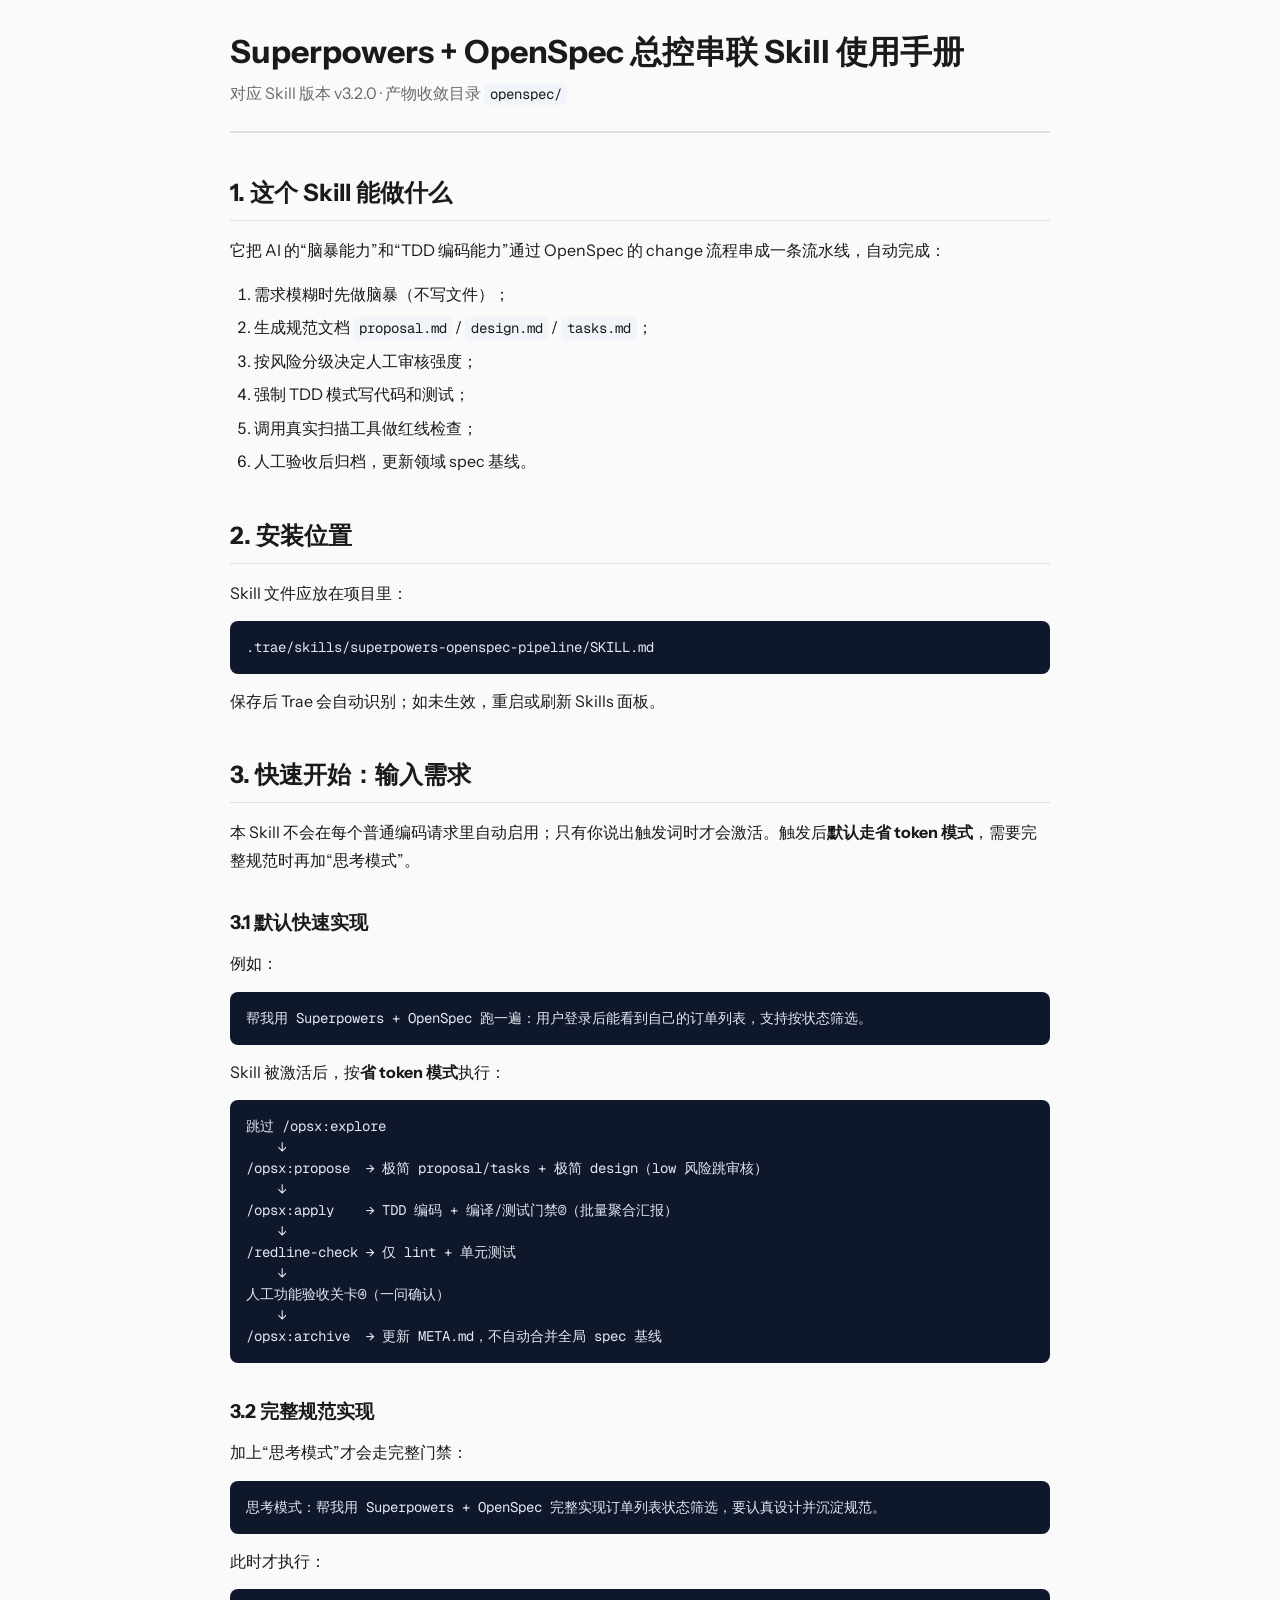
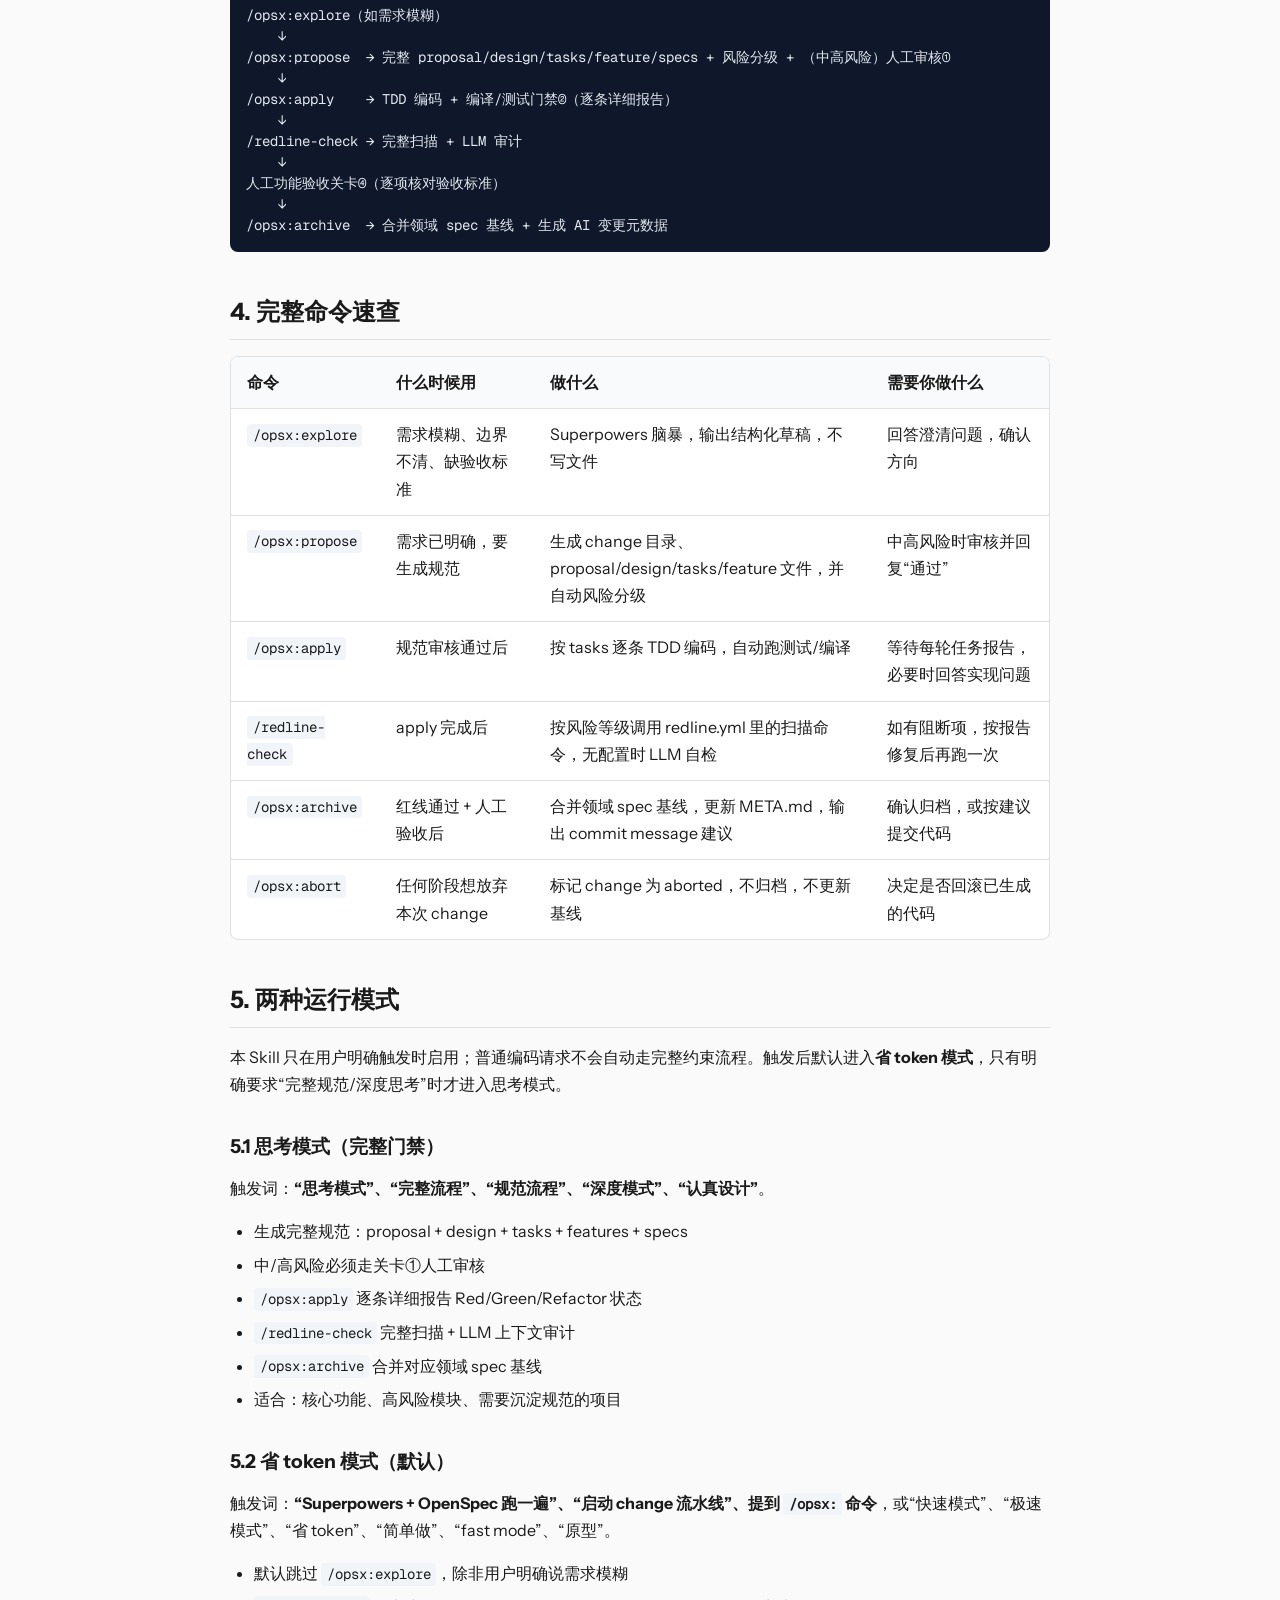
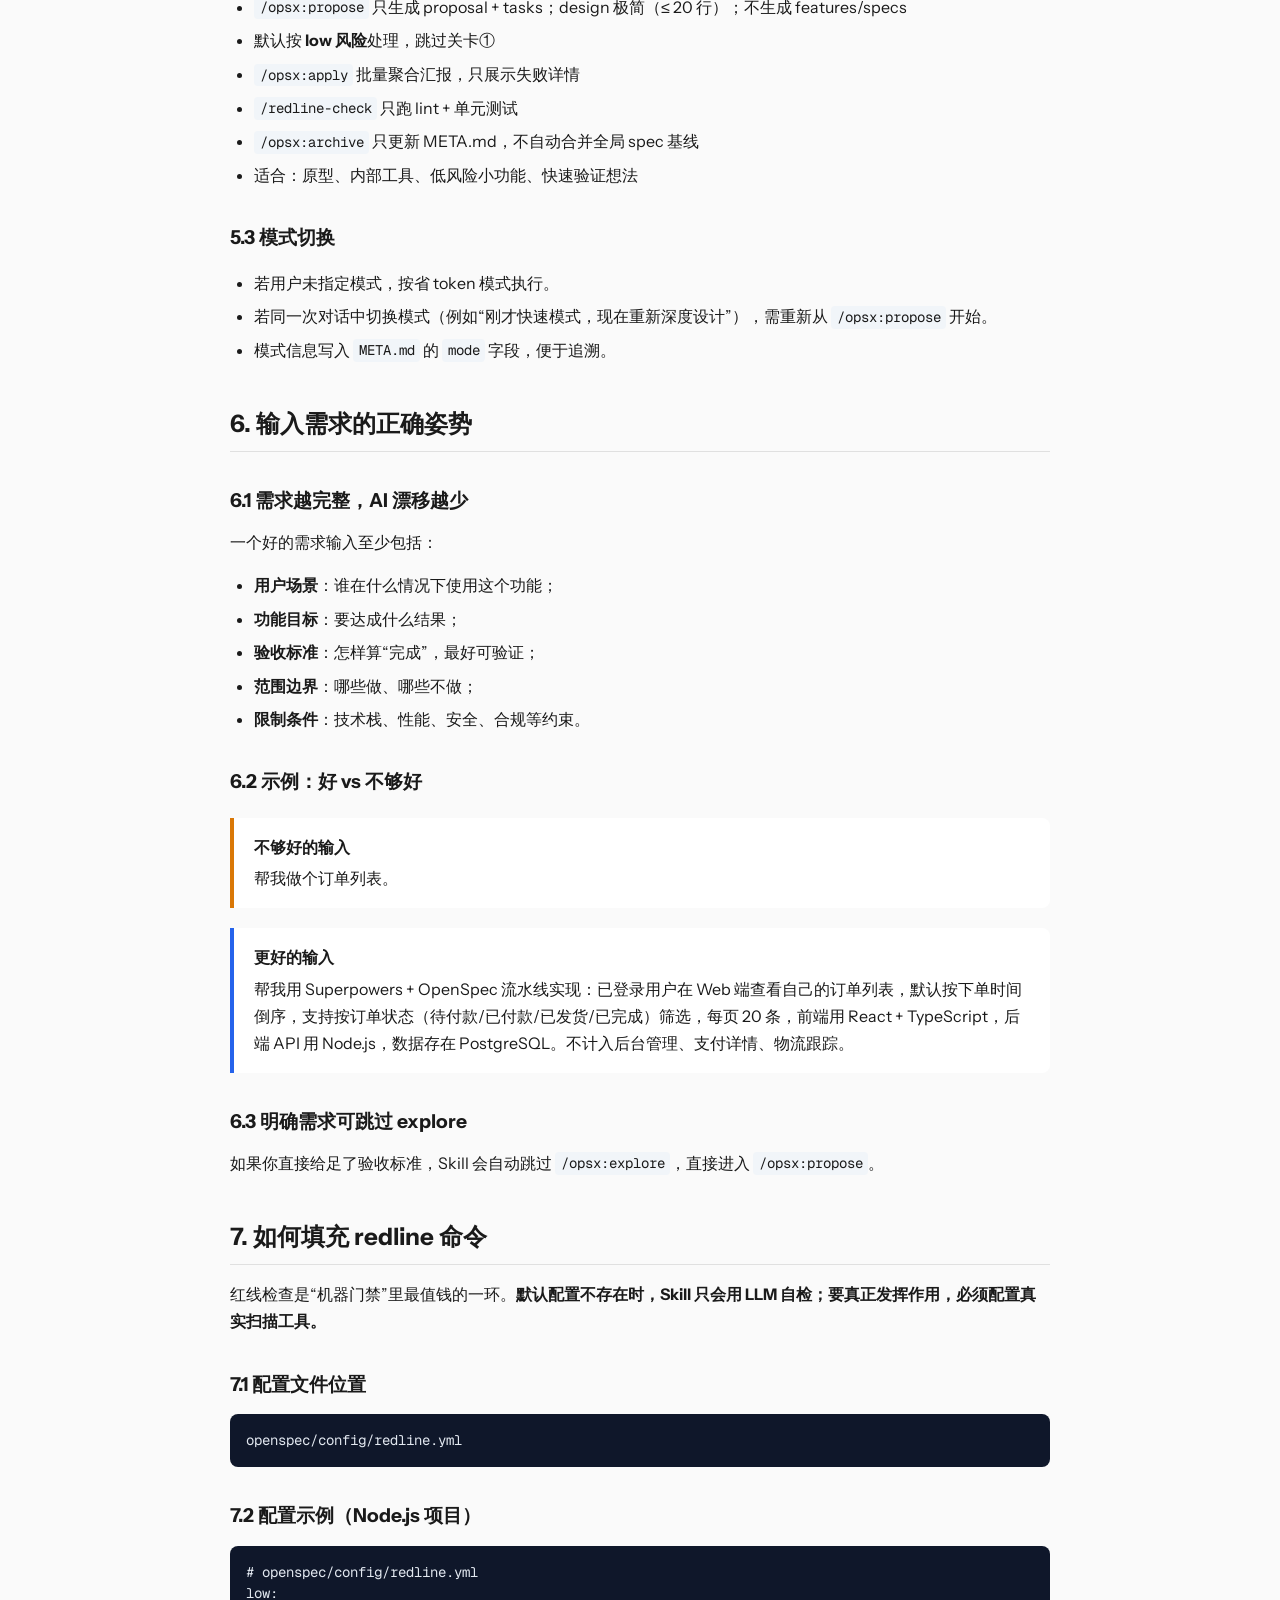
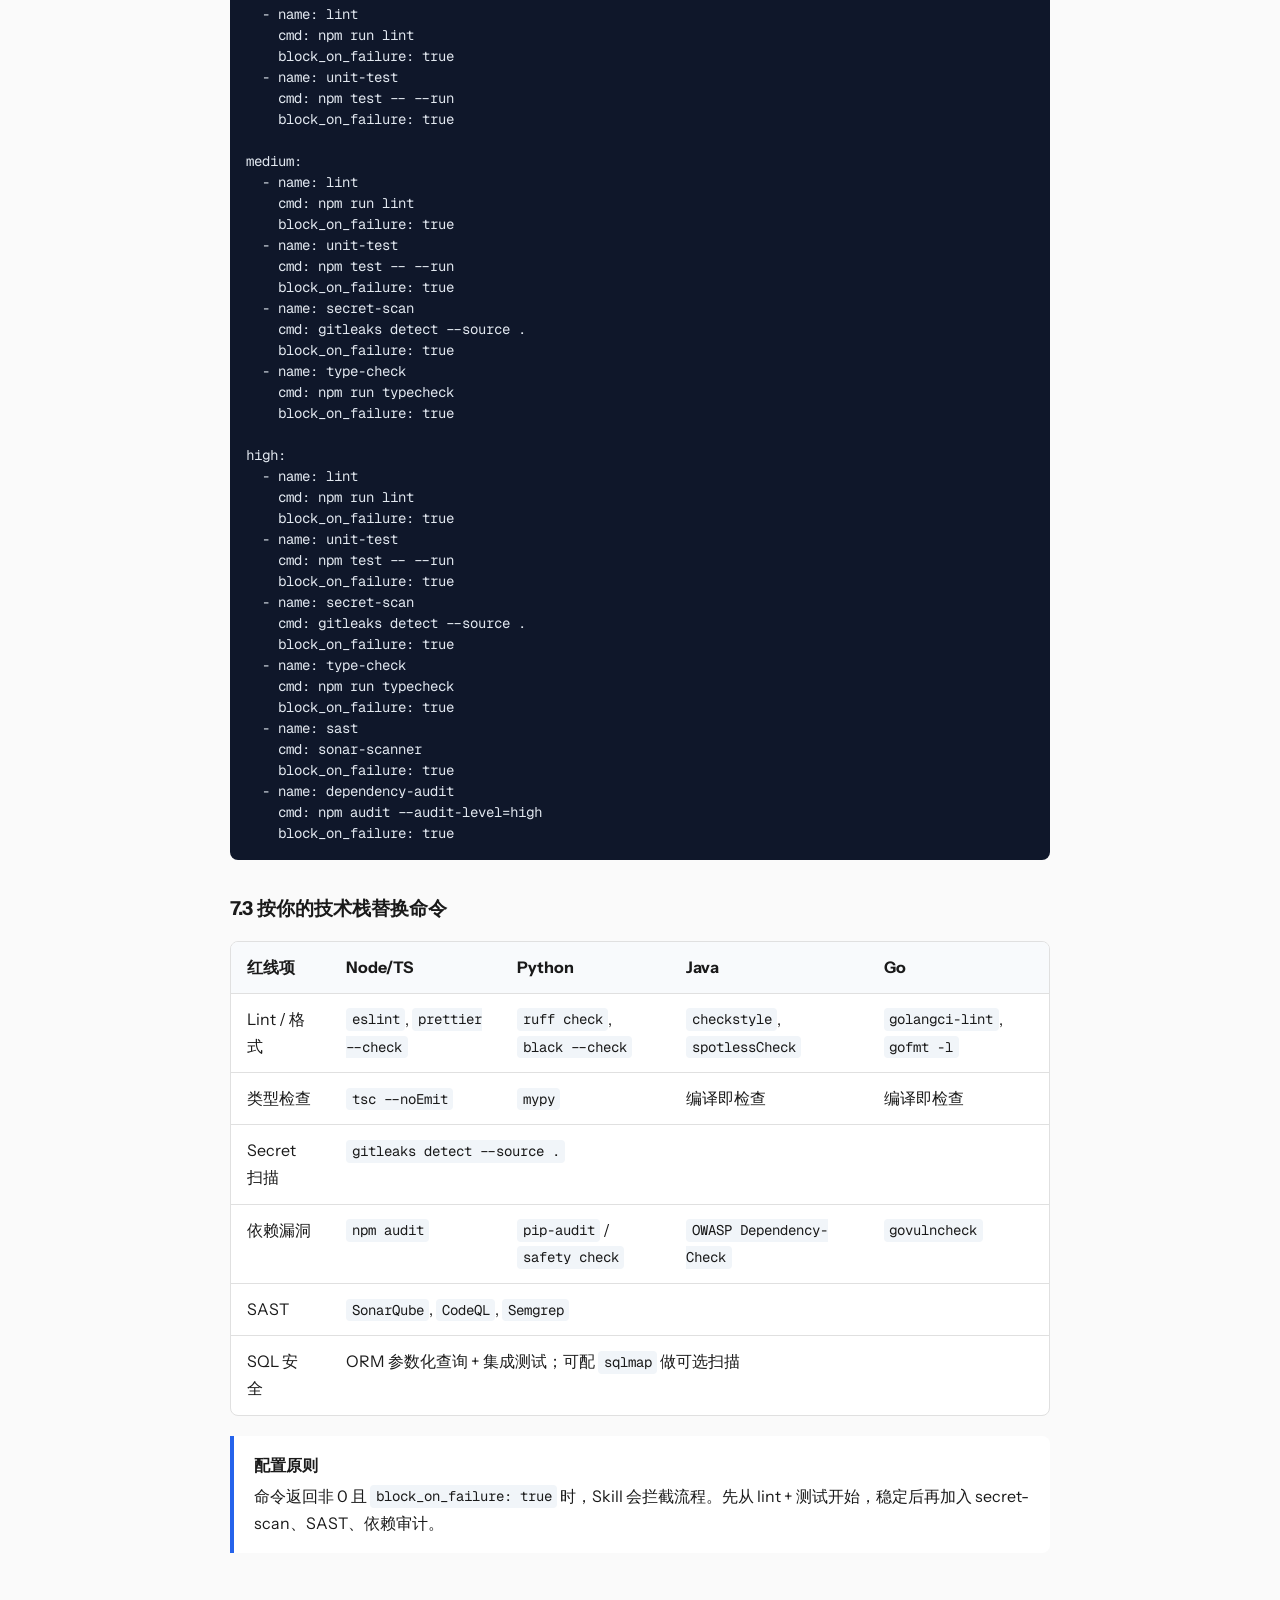
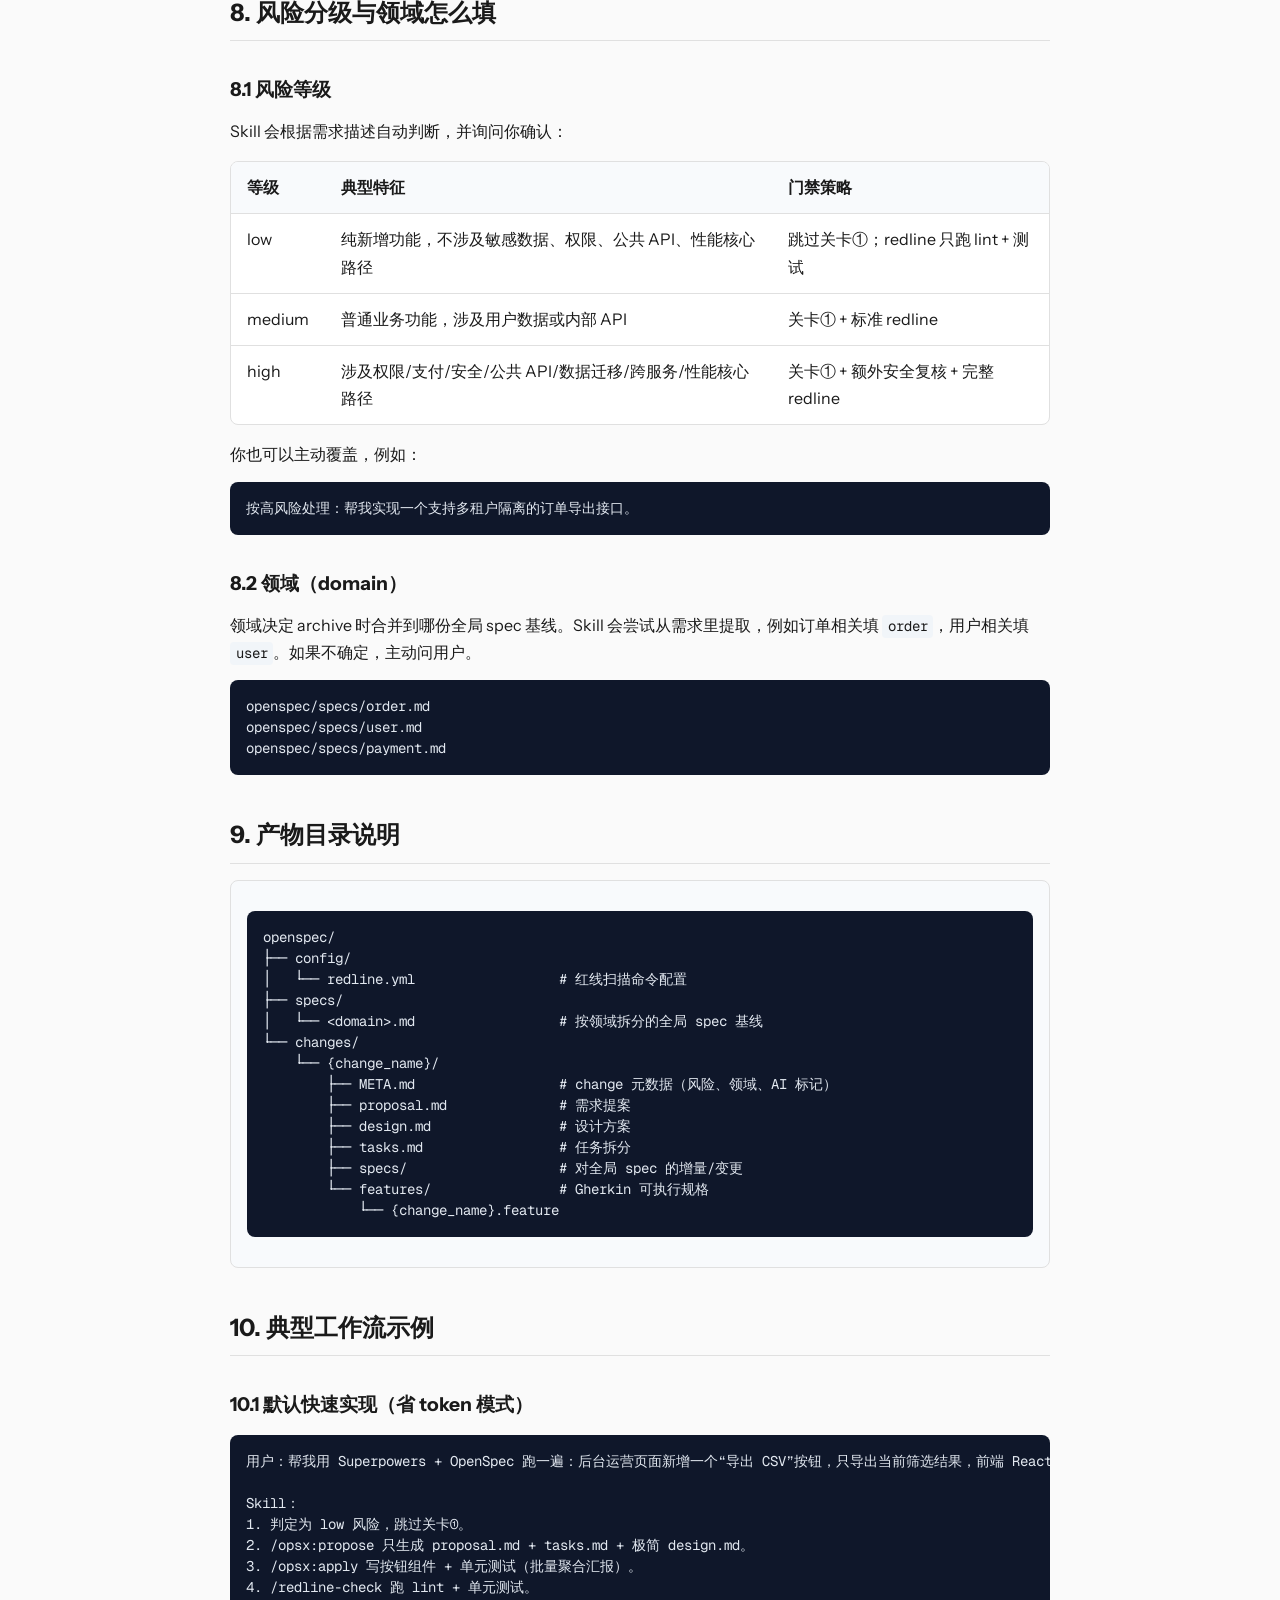
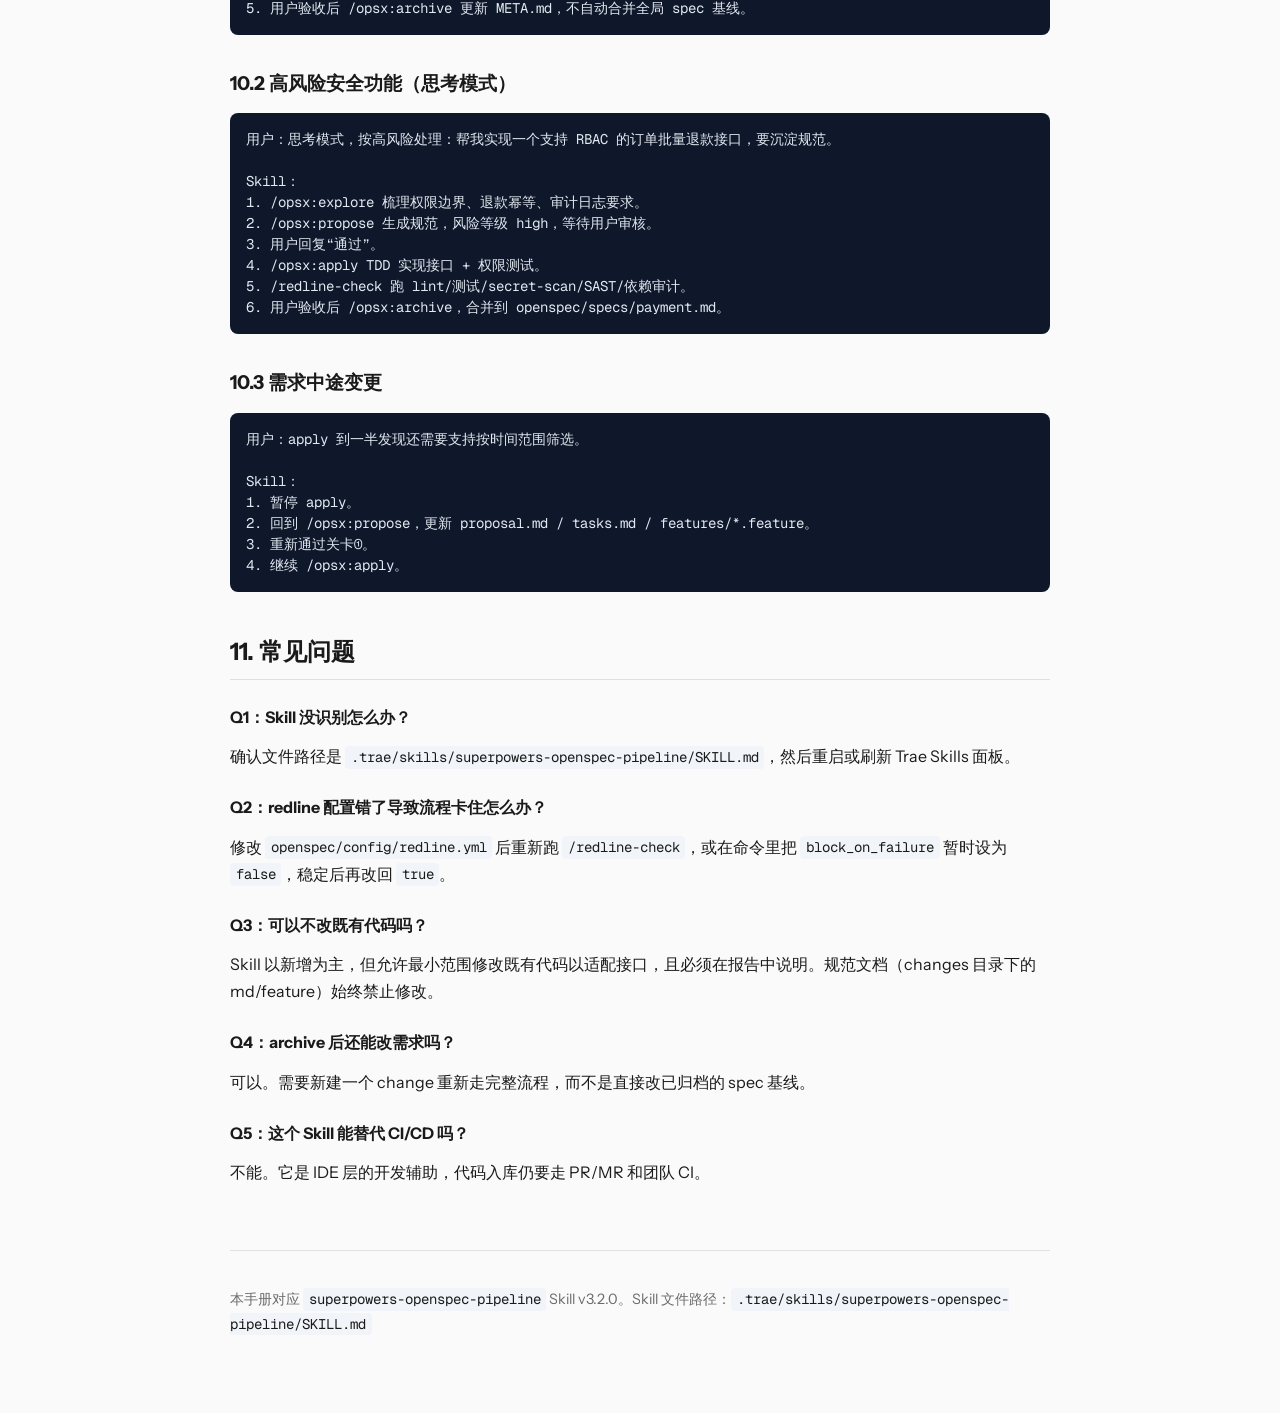
==== commit aedc8a32: "feat: Superpowers + OpenSpec Workflow Co-authored-by: traeagent <traeagent@users.noreply.github.com>" ====
--- a/superpowers-openspec-manual/superpowers-openspec-manual.html
+++ b/superpowers-openspec-manual/superpowers-openspec-manual.html
@@ -234,7 +234,7 @@
   <div class="container">
     <header>
       <h1>Superpowers + OpenSpec 总控串联 Skill 使用手册</h1>
-      <p class="subtitle">对应 Skill 版本 v3.0.0 · 产物收敛目录 <code>openspec/</code></p>
+      <p class="subtitle">对应 Skill 版本 v3.2.0 · 产物收敛目录 <code>openspec/</code></p>
     </header>
 
     <h2>1. 这个 Skill 能做什么</h2>
@@ -254,20 +254,39 @@
     <p>保存后 Trae 会自动识别；如未生效，重启或刷新 Skills 面板。</p>
 
     <h2>3. 快速开始：输入需求</h2>
-    <p>最直接的方式是用一句话说出你想做什么。例如：</p>
-    <pre><code>帮我用 Superpowers + OpenSpec 流水线实现：用户登录后能看到自己的订单列表，支持按状态筛选。</code></pre>
-    <p>Skill 被激活后，会按以下顺序执行：</p>
-    <pre><code>/opsx:explore（如果需求模糊）
-    ↓
-/opsx:propose  → 风险分级 + （中高风险）人工审核①
-    ↓
-/opsx:apply    → TDD 编码 + 编译/测试门禁②
-    ↓
-/redline-check → 按风险调用扫描工具门禁③
-    ↓
-人工功能验收关卡④
-    ↓
-/opsx:archive  → 合并领域 spec 基线 + 生成元数据</code></pre>
+    <p>本 Skill 不会在每个普通编码请求里自动启用；只有你说出触发词时才会激活。触发后<strong>默认走省 token 模式</strong>，需要完整规范时再加“思考模式”。</p>
+
+    <h3>3.1 默认快速实现</h3>
+    <p>例如：</p>
+    <pre><code>帮我用 Superpowers + OpenSpec 跑一遍：用户登录后能看到自己的订单列表，支持按状态筛选。</code></pre>
+    <p>Skill 被激活后，按<strong>省 token 模式</strong>执行：</p>
+    <pre><code>跳过 /opsx:explore
+    ↓
+/opsx:propose  → 极简 proposal/tasks + 极简 design（low 风险跳审核）
+    ↓
+/opsx:apply    → TDD 编码 + 编译/测试门禁②（批量聚合汇报）
+    ↓
+/redline-check → 仅 lint + 单元测试
+    ↓
+人工功能验收关卡④（一问确认）
+    ↓
+/opsx:archive  → 更新 META.md，不自动合并全局 spec 基线</code></pre>
+
+    <h3>3.2 完整规范实现</h3>
+    <p>加上“思考模式”才会走完整门禁：</p>
+    <pre><code>思考模式：帮我用 Superpowers + OpenSpec 完整实现订单列表状态筛选，要认真设计并沉淀规范。</code></pre>
+    <p>此时才执行：</p>
+    <pre><code>/opsx:explore（如需求模糊）
+    ↓
+/opsx:propose  → 完整 proposal/design/tasks/feature/specs + 风险分级 + （中高风险）人工审核①
+    ↓
+/opsx:apply    → TDD 编码 + 编译/测试门禁②（逐条详细报告）
+    ↓
+/redline-check → 完整扫描 + LLM 审计
+    ↓
+人工功能验收关卡④（逐项核对验收标准）
+    ↓
+/opsx:archive  → 合并领域 spec 基线 + 生成 AI 变更元数据</code></pre>
 
     <h2>4. 完整命令速查</h2>
     <div class="table-wrap">
@@ -322,20 +341,21 @@
     </div>
 
     <h2>5. 两种运行模式</h2>
-    <p>本 Skill 支持两种互斥模式，由触发时的口令决定。未指定时默认进入<strong>思考模式</strong>。</p>
-
-    <h3>5.1 思考模式（默认）</h3>
+    <p>本 Skill 只在用户明确触发时启用；普通编码请求不会自动走完整约束流程。触发后默认进入<strong>省 token 模式</strong>，只有明确要求“完整规范/深度思考”时才进入思考模式。</p>
+
+    <h3>5.1 思考模式（完整门禁）</h3>
+    <p>触发词：<strong>“思考模式”、“完整流程”、“规范流程”、“深度模式”、“认真设计”</strong>。</p>
     <ul>
       <li>生成完整规范：proposal + design + tasks + features + specs</li>
       <li>中/高风险必须走关卡①人工审核</li>
       <li><code>/opsx:apply</code> 逐条详细报告 Red/Green/Refactor 状态</li>
       <li><code>/redline-check</code> 完整扫描 + LLM 上下文审计</li>
-      <li><code>/opsx:archive</code> 合并到对应领域 spec 基线</li>
+      <li><code>/opsx:archive</code> 合并对应领域 spec 基线</li>
       <li>适合：核心功能、高风险模块、需要沉淀规范的项目</li>
     </ul>
 
-    <h3>5.2 省 token 模式</h3>
-    <p>触发词：<strong>“快速模式”、“极速模式”、“省 token”、“简单做”、“fast mode”、“原型”</strong>。</p>
+    <h3>5.2 省 token 模式（默认）</h3>
+    <p>触发词：<strong>“Superpowers + OpenSpec 跑一遍”、“启动 change 流水线”、提到 <code>/opsx:</code> 命令</strong>，或“快速模式”、“极速模式”、“省 token”、“简单做”、“fast mode”、“原型”。</p>
     <ul>
       <li>默认跳过 <code>/opsx:explore</code>，除非用户明确说需求模糊</li>
       <li><code>/opsx:propose</code> 只生成 proposal + tasks；design 极简（≤ 20 行）；不生成 features/specs</li>
@@ -348,7 +368,7 @@
 
     <h3>5.3 模式切换</h3>
     <ul>
-      <li>若用户未指定模式，按思考模式执行。</li>
+      <li>若用户未指定模式，按省 token 模式执行。</li>
       <li>若同一次对话中切换模式（例如“刚才快速模式，现在重新深度设计”），需重新从 <code>/opsx:propose</code> 开始。</li>
       <li>模式信息写入 <code>META.md</code> 的 <code>mode</code> 字段，便于追溯。</li>
     </ul>
@@ -522,7 +542,7 @@
 openspec/specs/user.md
 openspec/specs/payment.md</code></pre>
 
-    <h2>8. 产物目录说明</h2>
+    <h2>9. 产物目录说明</h2>
     <div class="tree">
 <pre>openspec/
 ├── config/
@@ -540,19 +560,19 @@
             └── {change_name}.feature</pre>
     </div>
 
-    <h2>9. 典型工作流示例</h2>
-    <h3>9.1 低风险新功能</h3>
-    <pre><code>用户：帮我用 Superpowers + OpenSpec 流水线实现：后台运营页面新增一个“导出 CSV”按钮，只导出当前筛选结果，前端 React。
+    <h2>10. 典型工作流示例</h2>
+    <h3>10.1 默认快速实现（省 token 模式）</h3>
+    <pre><code>用户：帮我用 Superpowers + OpenSpec 跑一遍：后台运营页面新增一个“导出 CSV”按钮，只导出当前筛选结果，前端 React。
 
 Skill：
 1. 判定为 low 风险，跳过关卡①。
-2. /opsx:propose 生成 openspec/changes/20260623-export-csv/...
-3. /opsx:apply 写按钮组件 + 单元测试。
-4. /redline-check 跑 lint + 测试。
-5. 用户验收后 /opsx:archive，合并到 openspec/specs/admin.md。</code></pre>
-
-    <h3>9.2 高风险安全功能</h3>
-    <pre><code>用户：按高风险处理，帮我实现一个支持 RBAC 的订单批量退款接口。
+2. /opsx:propose 只生成 proposal.md + tasks.md + 极简 design.md。
+3. /opsx:apply 写按钮组件 + 单元测试（批量聚合汇报）。
+4. /redline-check 跑 lint + 单元测试。
+5. 用户验收后 /opsx:archive 更新 META.md，不自动合并全局 spec 基线。</code></pre>
+
+    <h3>10.2 高风险安全功能（思考模式）</h3>
+    <pre><code>用户：思考模式，按高风险处理：帮我实现一个支持 RBAC 的订单批量退款接口，要沉淀规范。
 
 Skill：
 1. /opsx:explore 梳理权限边界、退款幂等、审计日志要求。
@@ -562,7 +582,7 @@
 5. /redline-check 跑 lint/测试/secret-scan/SAST/依赖审计。
 6. 用户验收后 /opsx:archive，合并到 openspec/specs/payment.md。</code></pre>
 
-    <h3>9.3 需求中途变更</h3>
+    <h3>10.3 需求中途变更</h3>
     <pre><code>用户：apply 到一半发现还需要支持按时间范围筛选。
 
 Skill：
@@ -571,7 +591,7 @@
 3. 重新通过关卡①。
 4. 继续 /opsx:apply。</code></pre>
 
-    <h2>10. 常见问题</h2>
+    <h2>11. 常见问题</h2>
     <h4>Q1：Skill 没识别怎么办？</h4>
     <p>确认文件路径是 <code>.trae/skills/superpowers-openspec-pipeline/SKILL.md</code>，然后重启或刷新 Trae Skills 面板。</p>
 
@@ -588,7 +608,7 @@
     <p>不能。它是 IDE 层的开发辅助，代码入库仍要走 PR/MR 和团队 CI。</p>
 
     <footer>
-      <p>本手册对应 <code>superpowers-openspec-pipeline</code> Skill v3.0.0。Skill 文件路径：<code>.trae/skills/superpowers-openspec-pipeline/SKILL.md</code></p>
+      <p>本手册对应 <code>superpowers-openspec-pipeline</code> Skill v3.2.0。Skill 文件路径：<code>.trae/skills/superpowers-openspec-pipeline/SKILL.md</code></p>
     </footer>
   </div>
 </body>
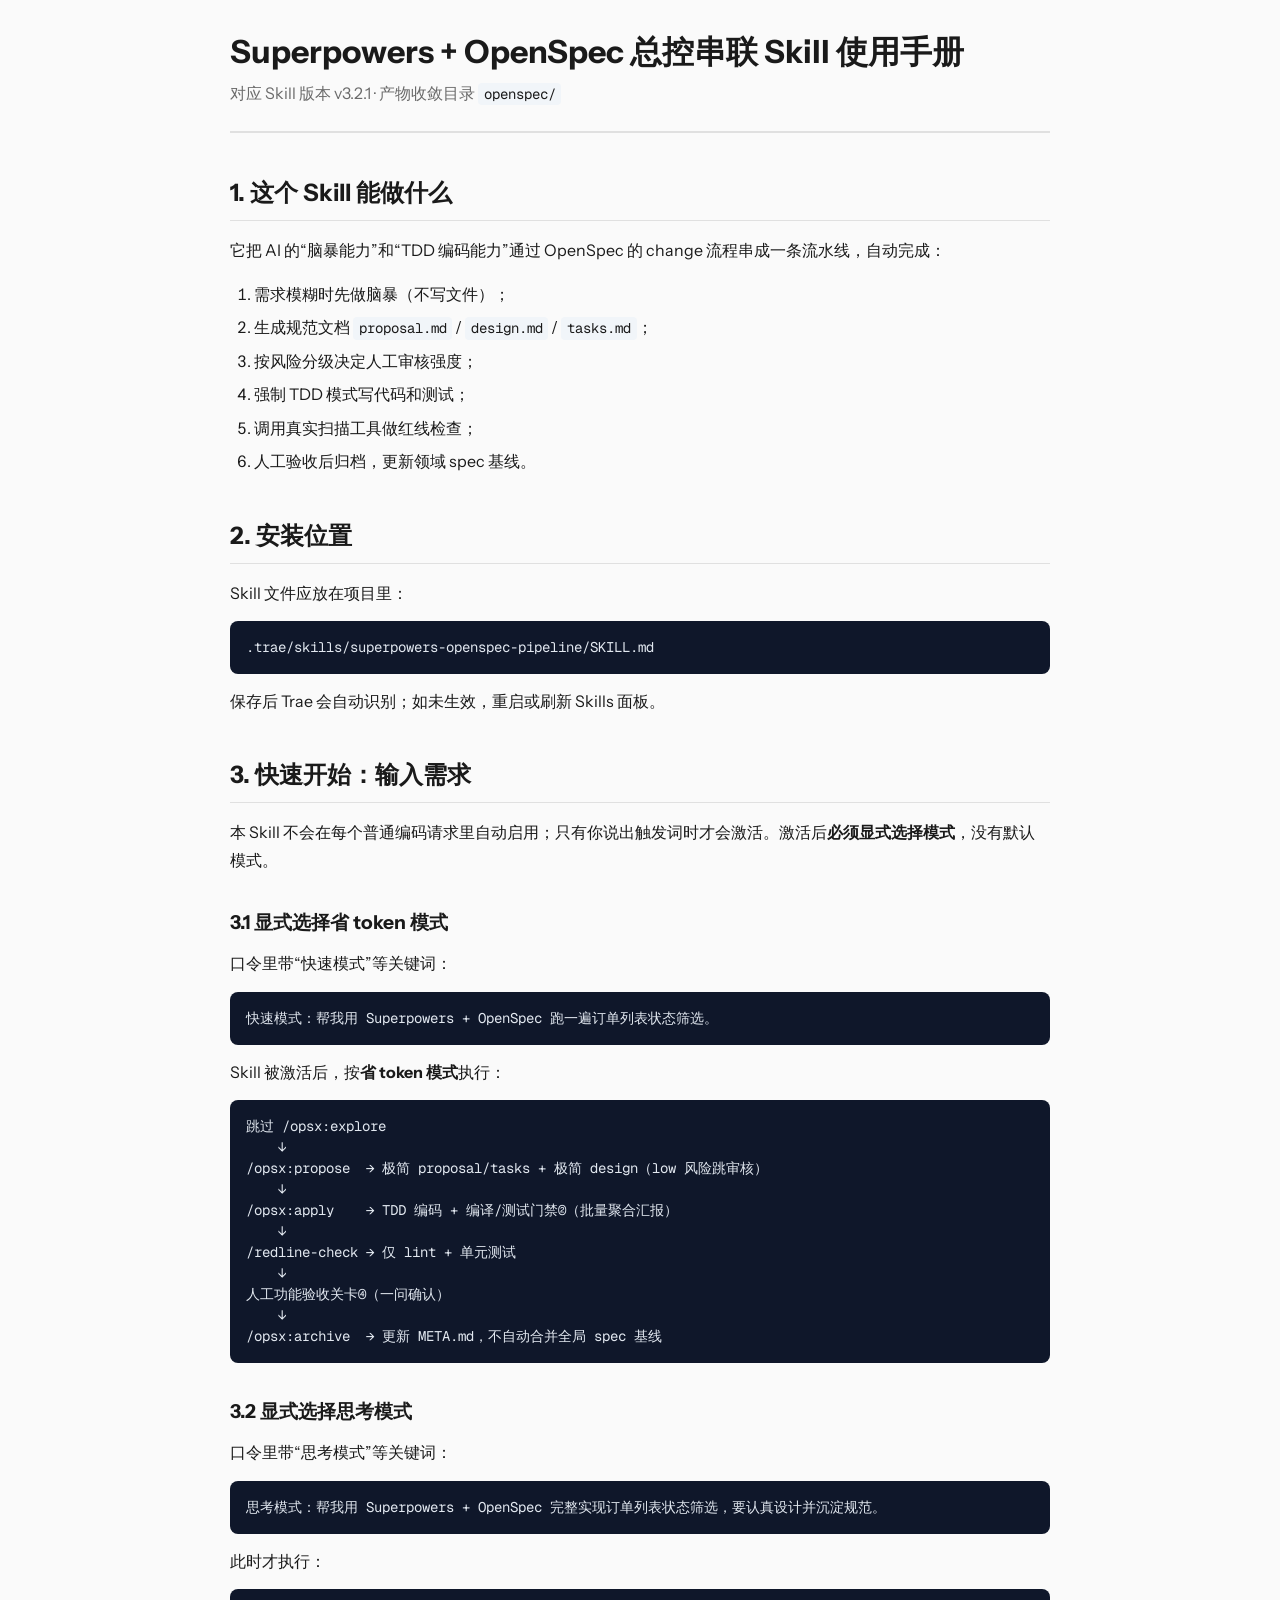
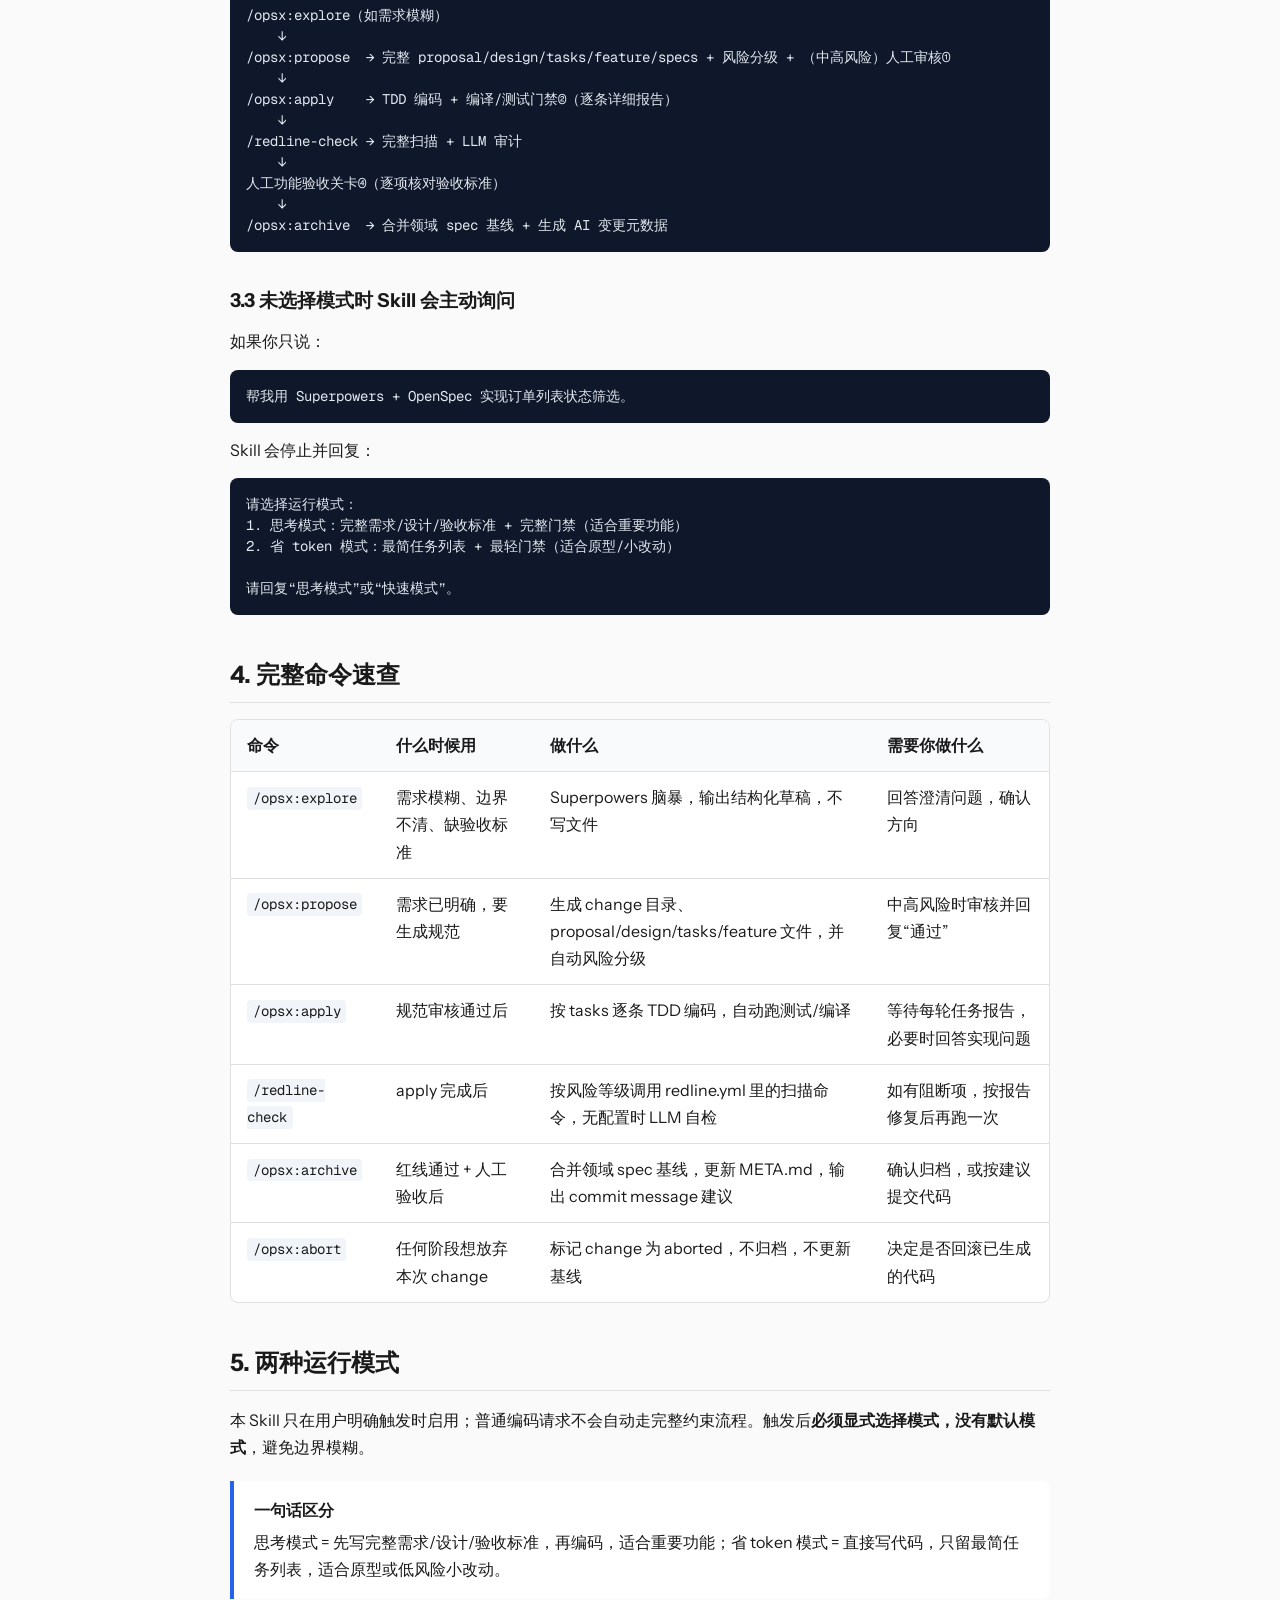
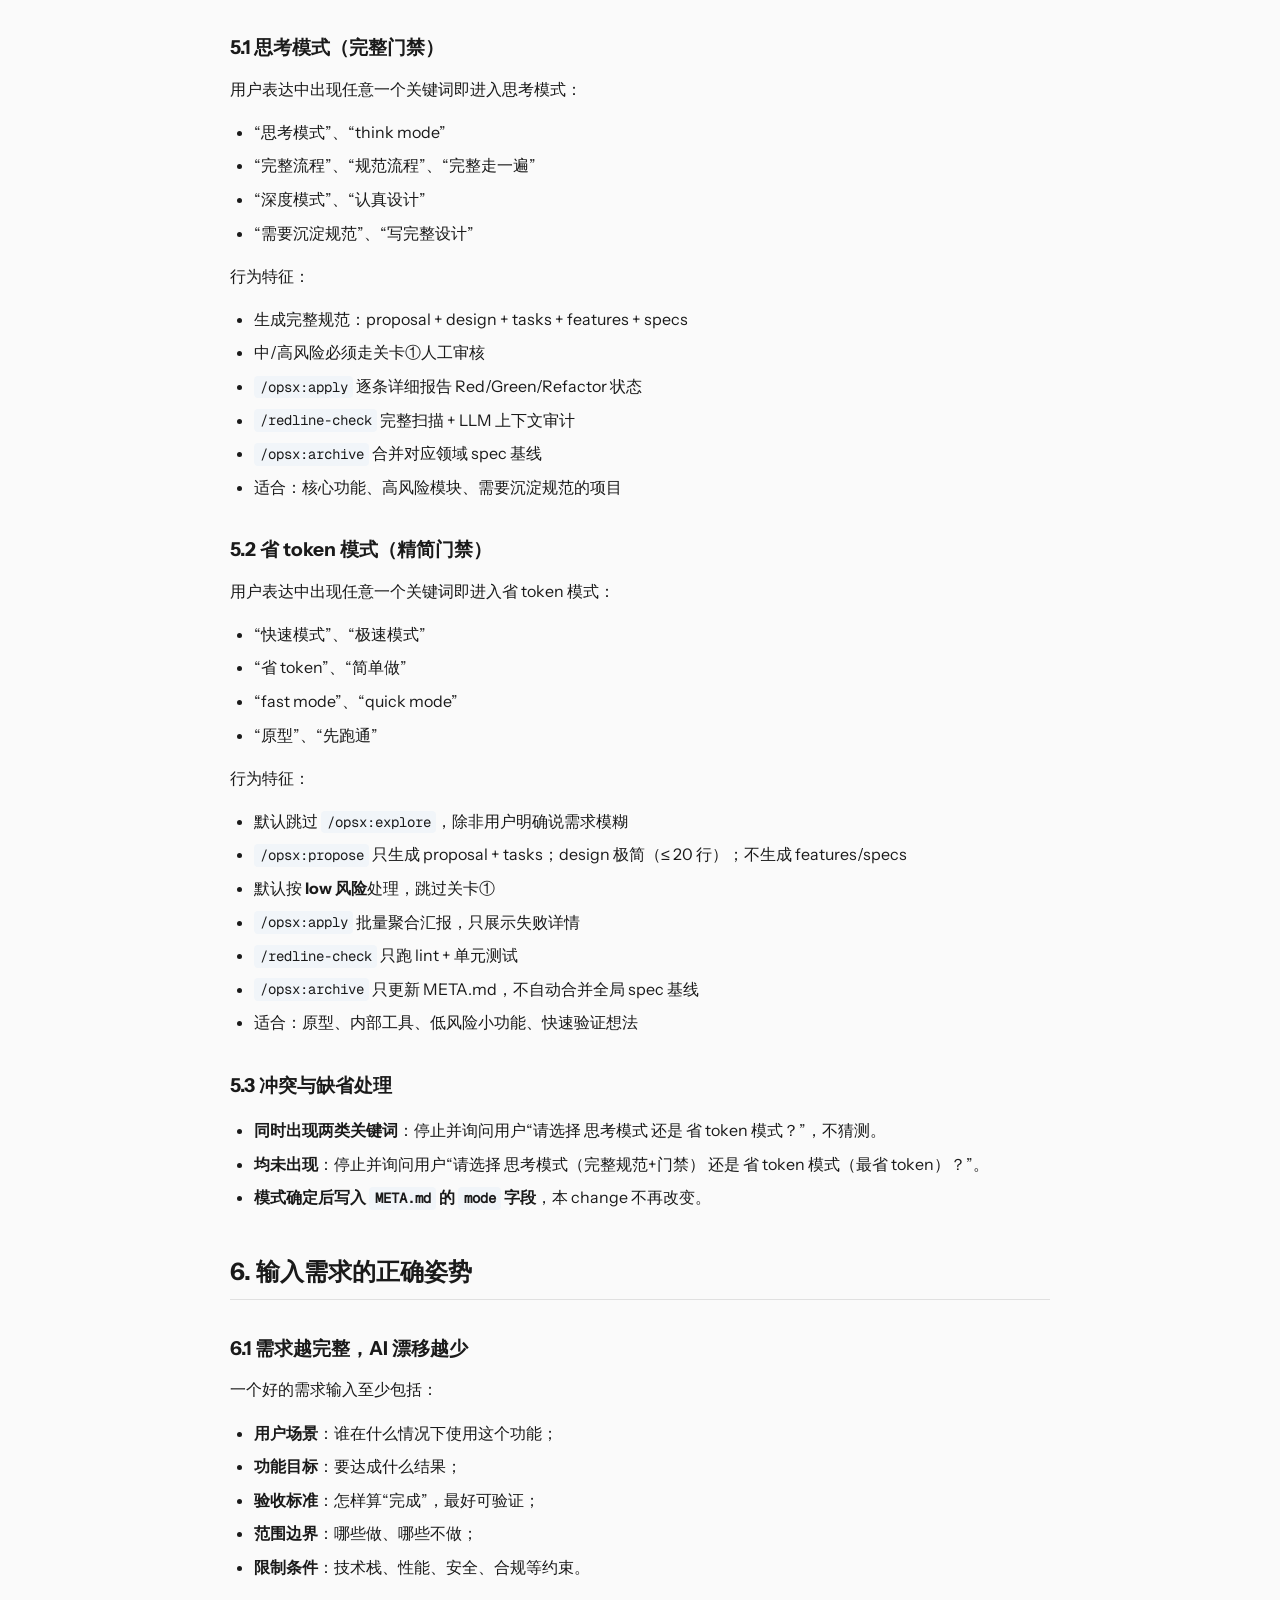
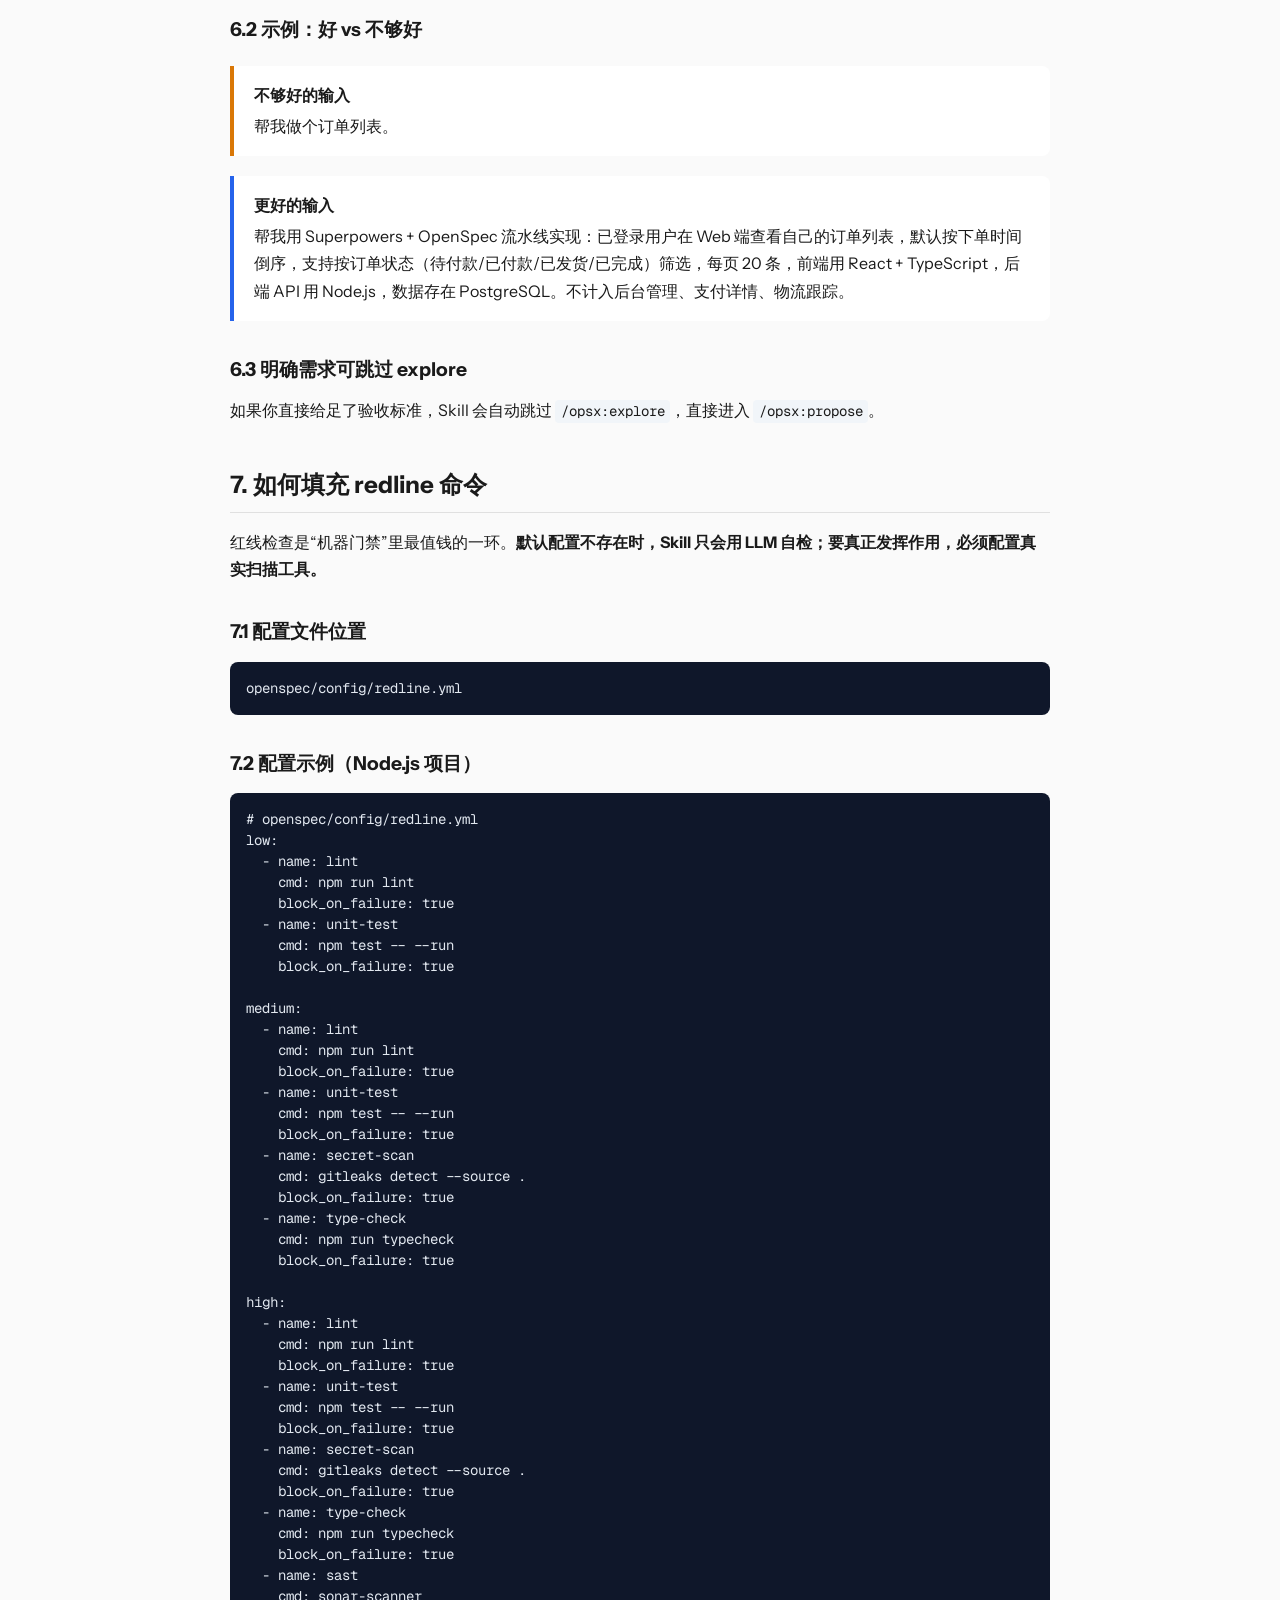
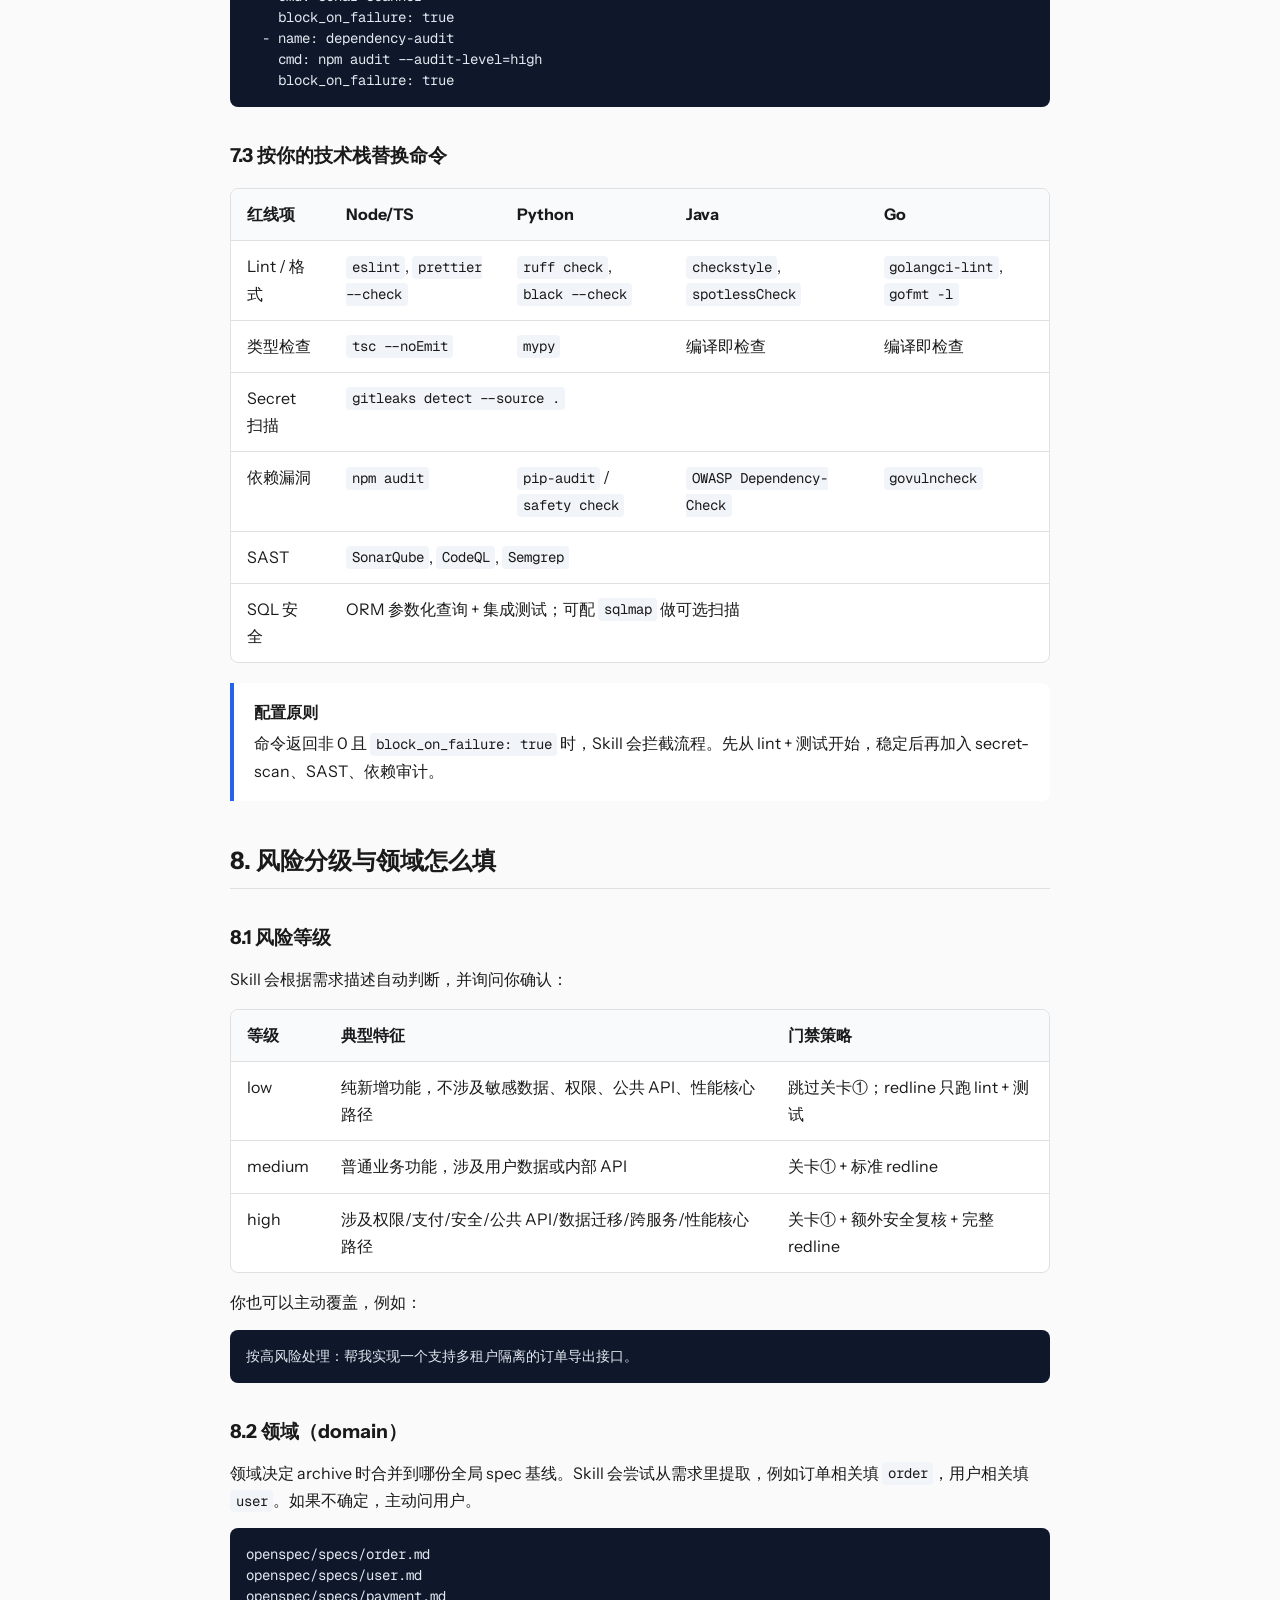
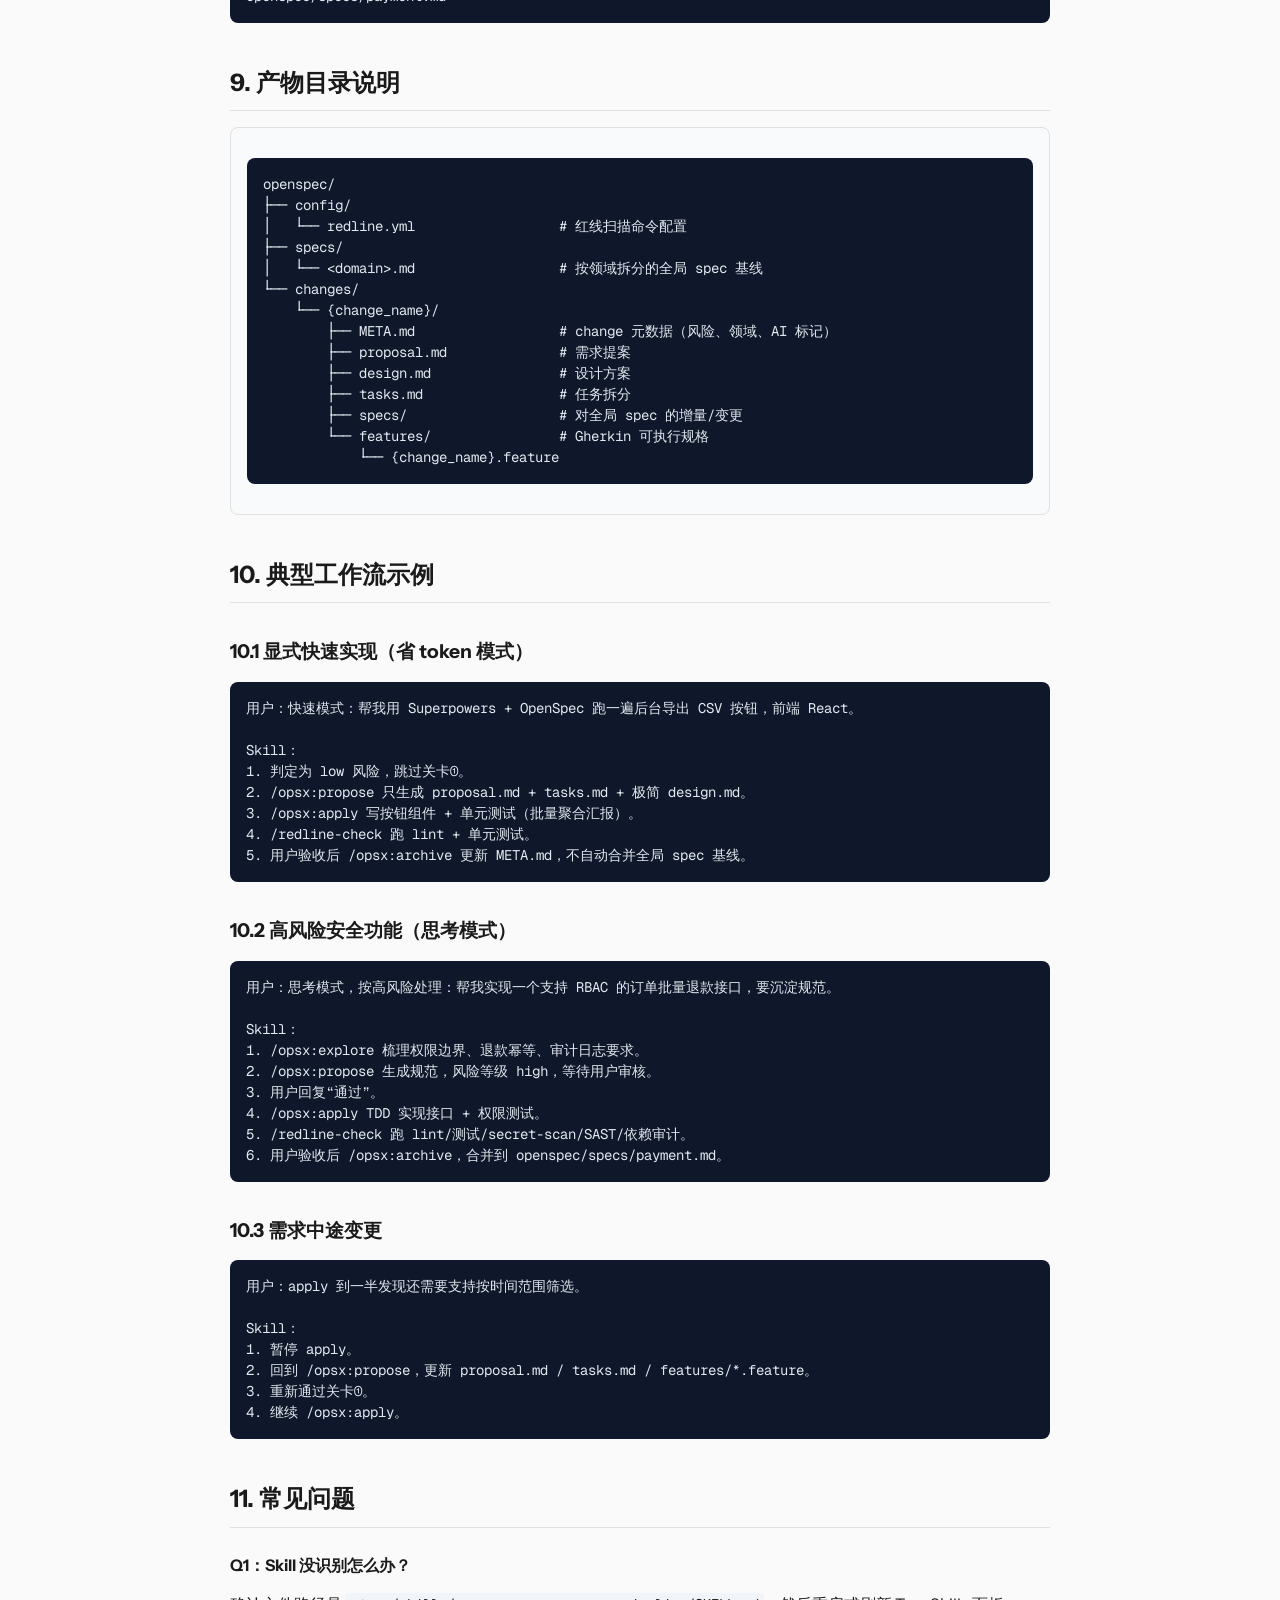
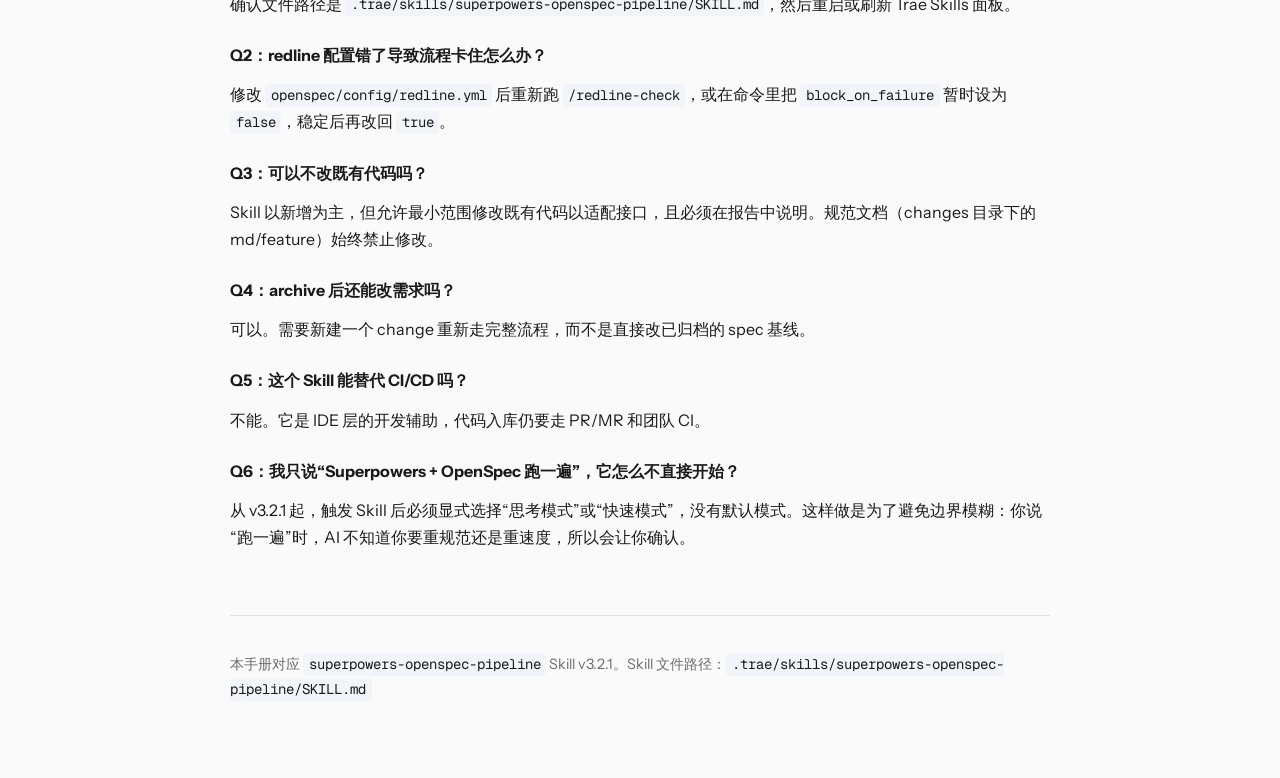
==== commit 9dc6e293: "feat: Superpowers + OpenSpec Workflow Co-authored-by: traeagent <traeagent@users.noreply.github.com>" ====
--- a/superpowers-openspec-manual/superpowers-openspec-manual.html
+++ b/superpowers-openspec-manual/superpowers-openspec-manual.html
@@ -234,7 +234,7 @@
   <div class="container">
     <header>
       <h1>Superpowers + OpenSpec 总控串联 Skill 使用手册</h1>
-      <p class="subtitle">对应 Skill 版本 v3.2.0 · 产物收敛目录 <code>openspec/</code></p>
+      <p class="subtitle">对应 Skill 版本 v3.2.1 · 产物收敛目录 <code>openspec/</code></p>
     </header>
 
     <h2>1. 这个 Skill 能做什么</h2>
@@ -254,11 +254,11 @@
     <p>保存后 Trae 会自动识别；如未生效，重启或刷新 Skills 面板。</p>
 
     <h2>3. 快速开始：输入需求</h2>
-    <p>本 Skill 不会在每个普通编码请求里自动启用；只有你说出触发词时才会激活。触发后<strong>默认走省 token 模式</strong>，需要完整规范时再加“思考模式”。</p>
-
-    <h3>3.1 默认快速实现</h3>
-    <p>例如：</p>
-    <pre><code>帮我用 Superpowers + OpenSpec 跑一遍：用户登录后能看到自己的订单列表，支持按状态筛选。</code></pre>
+    <p>本 Skill 不会在每个普通编码请求里自动启用；只有你说出触发词时才会激活。激活后<strong>必须显式选择模式</strong>，没有默认模式。</p>
+
+    <h3>3.1 显式选择省 token 模式</h3>
+    <p>口令里带“快速模式”等关键词：</p>
+    <pre><code>快速模式：帮我用 Superpowers + OpenSpec 跑一遍订单列表状态筛选。</code></pre>
     <p>Skill 被激活后，按<strong>省 token 模式</strong>执行：</p>
     <pre><code>跳过 /opsx:explore
     ↓
@@ -272,8 +272,8 @@
     ↓
 /opsx:archive  → 更新 META.md，不自动合并全局 spec 基线</code></pre>
 
-    <h3>3.2 完整规范实现</h3>
-    <p>加上“思考模式”才会走完整门禁：</p>
+    <h3>3.2 显式选择思考模式</h3>
+    <p>口令里带“思考模式”等关键词：</p>
     <pre><code>思考模式：帮我用 Superpowers + OpenSpec 完整实现订单列表状态筛选，要认真设计并沉淀规范。</code></pre>
     <p>此时才执行：</p>
     <pre><code>/opsx:explore（如需求模糊）
@@ -287,6 +287,16 @@
 人工功能验收关卡④（逐项核对验收标准）
     ↓
 /opsx:archive  → 合并领域 spec 基线 + 生成 AI 变更元数据</code></pre>
+
+    <h3>3.3 未选择模式时 Skill 会主动询问</h3>
+    <p>如果你只说：</p>
+    <pre><code>帮我用 Superpowers + OpenSpec 实现订单列表状态筛选。</code></pre>
+    <p>Skill 会停止并回复：</p>
+    <pre><code>请选择运行模式：
+1. 思考模式：完整需求/设计/验收标准 + 完整门禁（适合重要功能）
+2. 省 token 模式：最简任务列表 + 最轻门禁（适合原型/小改动）
+
+请回复“思考模式”或“快速模式”。</code></pre>
 
     <h2>4. 完整命令速查</h2>
     <div class="table-wrap">
@@ -341,10 +351,22 @@
     </div>
 
     <h2>5. 两种运行模式</h2>
-    <p>本 Skill 只在用户明确触发时启用；普通编码请求不会自动走完整约束流程。触发后默认进入<strong>省 token 模式</strong>，只有明确要求“完整规范/深度思考”时才进入思考模式。</p>
+    <p>本 Skill 只在用户明确触发时启用；普通编码请求不会自动走完整约束流程。触发后<strong>必须显式选择模式，没有默认模式</strong>，避免边界模糊。</p>
+
+    <div class="callout">
+      <strong>一句话区分</strong>
+      思考模式 = 先写完整需求/设计/验收标准，再编码，适合重要功能；省 token 模式 = 直接写代码，只留最简任务列表，适合原型或低风险小改动。
+    </div>
 
     <h3>5.1 思考模式（完整门禁）</h3>
-    <p>触发词：<strong>“思考模式”、“完整流程”、“规范流程”、“深度模式”、“认真设计”</strong>。</p>
+    <p>用户表达中出现任意一个关键词即进入思考模式：</p>
+    <ul>
+      <li>“思考模式”、“think mode”</li>
+      <li>“完整流程”、“规范流程”、“完整走一遍”</li>
+      <li>“深度模式”、“认真设计”</li>
+      <li>“需要沉淀规范”、“写完整设计”</li>
+    </ul>
+    <p>行为特征：</p>
     <ul>
       <li>生成完整规范：proposal + design + tasks + features + specs</li>
       <li>中/高风险必须走关卡①人工审核</li>
@@ -354,8 +376,15 @@
       <li>适合：核心功能、高风险模块、需要沉淀规范的项目</li>
     </ul>
 
-    <h3>5.2 省 token 模式（默认）</h3>
-    <p>触发词：<strong>“Superpowers + OpenSpec 跑一遍”、“启动 change 流水线”、提到 <code>/opsx:</code> 命令</strong>，或“快速模式”、“极速模式”、“省 token”、“简单做”、“fast mode”、“原型”。</p>
+    <h3>5.2 省 token 模式（精简门禁）</h3>
+    <p>用户表达中出现任意一个关键词即进入省 token 模式：</p>
+    <ul>
+      <li>“快速模式”、“极速模式”</li>
+      <li>“省 token”、“简单做”</li>
+      <li>“fast mode”、“quick mode”</li>
+      <li>“原型”、“先跑通”</li>
+    </ul>
+    <p>行为特征：</p>
     <ul>
       <li>默认跳过 <code>/opsx:explore</code>，除非用户明确说需求模糊</li>
       <li><code>/opsx:propose</code> 只生成 proposal + tasks；design 极简（≤ 20 行）；不生成 features/specs</li>
@@ -366,11 +395,11 @@
       <li>适合：原型、内部工具、低风险小功能、快速验证想法</li>
     </ul>
 
-    <h3>5.3 模式切换</h3>
+    <h3>5.3 冲突与缺省处理</h3>
     <ul>
-      <li>若用户未指定模式，按省 token 模式执行。</li>
-      <li>若同一次对话中切换模式（例如“刚才快速模式，现在重新深度设计”），需重新从 <code>/opsx:propose</code> 开始。</li>
-      <li>模式信息写入 <code>META.md</code> 的 <code>mode</code> 字段，便于追溯。</li>
+      <li><strong>同时出现两类关键词</strong>：停止并询问用户“请选择 思考模式 还是 省 token 模式？”，不猜测。</li>
+      <li><strong>均未出现</strong>：停止并询问用户“请选择 思考模式（完整规范+门禁） 还是 省 token 模式（最省 token）？”。</li>
+      <li><strong>模式确定后写入 <code>META.md</code> 的 <code>mode</code> 字段</strong>，本 change 不再改变。</li>
     </ul>
 
     <h2>6. 输入需求的正确姿势</h2>
@@ -561,8 +590,8 @@
     </div>
 
     <h2>10. 典型工作流示例</h2>
-    <h3>10.1 默认快速实现（省 token 模式）</h3>
-    <pre><code>用户：帮我用 Superpowers + OpenSpec 跑一遍：后台运营页面新增一个“导出 CSV”按钮，只导出当前筛选结果，前端 React。
+    <h3>10.1 显式快速实现（省 token 模式）</h3>
+    <pre><code>用户：快速模式：帮我用 Superpowers + OpenSpec 跑一遍后台导出 CSV 按钮，前端 React。
 
 Skill：
 1. 判定为 low 风险，跳过关卡①。
@@ -607,8 +636,11 @@
     <h4>Q5：这个 Skill 能替代 CI/CD 吗？</h4>
     <p>不能。它是 IDE 层的开发辅助，代码入库仍要走 PR/MR 和团队 CI。</p>
 
+    <h4>Q6：我只说“Superpowers + OpenSpec 跑一遍”，它怎么不直接开始？</h4>
+    <p>从 v3.2.1 起，触发 Skill 后必须显式选择“思考模式”或“快速模式”，没有默认模式。这样做是为了避免边界模糊：你说“跑一遍”时，AI 不知道你要重规范还是重速度，所以会让你确认。</p>
+
     <footer>
-      <p>本手册对应 <code>superpowers-openspec-pipeline</code> Skill v3.2.0。Skill 文件路径：<code>.trae/skills/superpowers-openspec-pipeline/SKILL.md</code></p>
+      <p>本手册对应 <code>superpowers-openspec-pipeline</code> Skill v3.2.1。Skill 文件路径：<code>.trae/skills/superpowers-openspec-pipeline/SKILL.md</code></p>
     </footer>
   </div>
 </body>
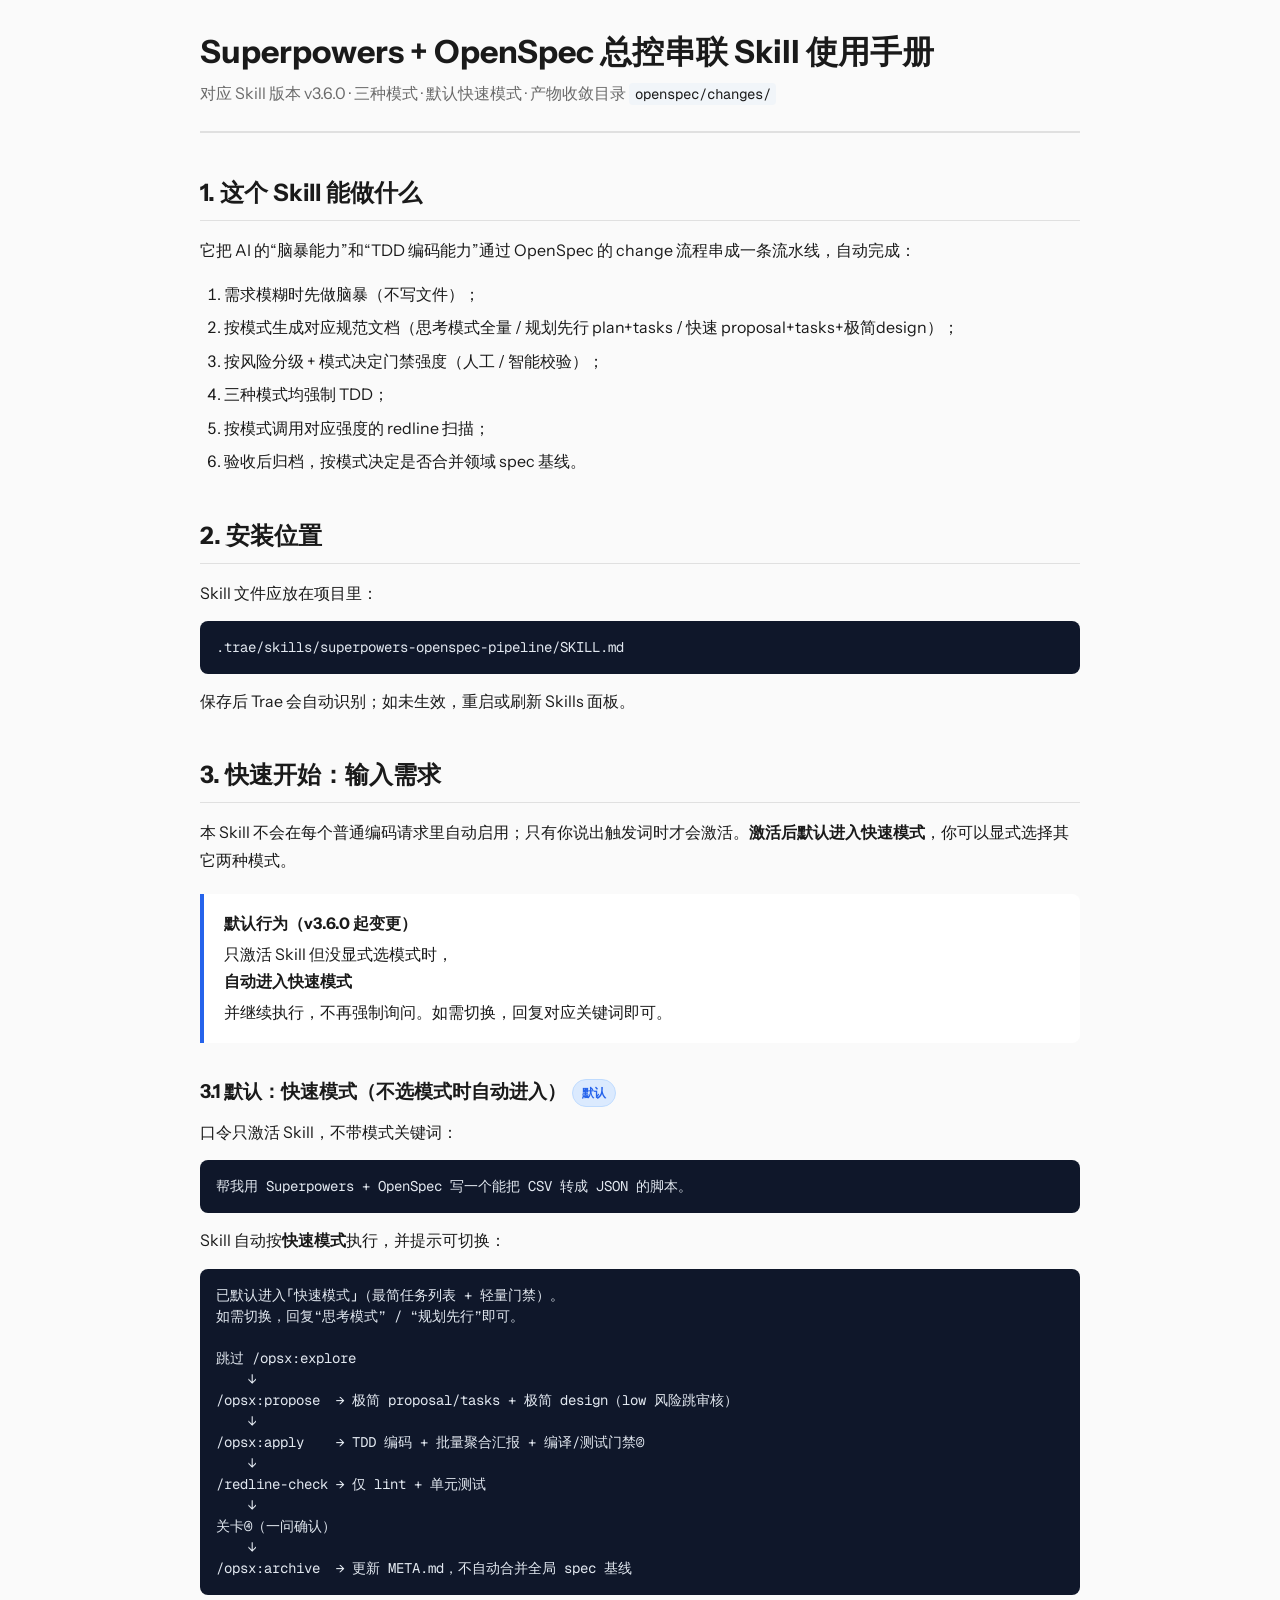
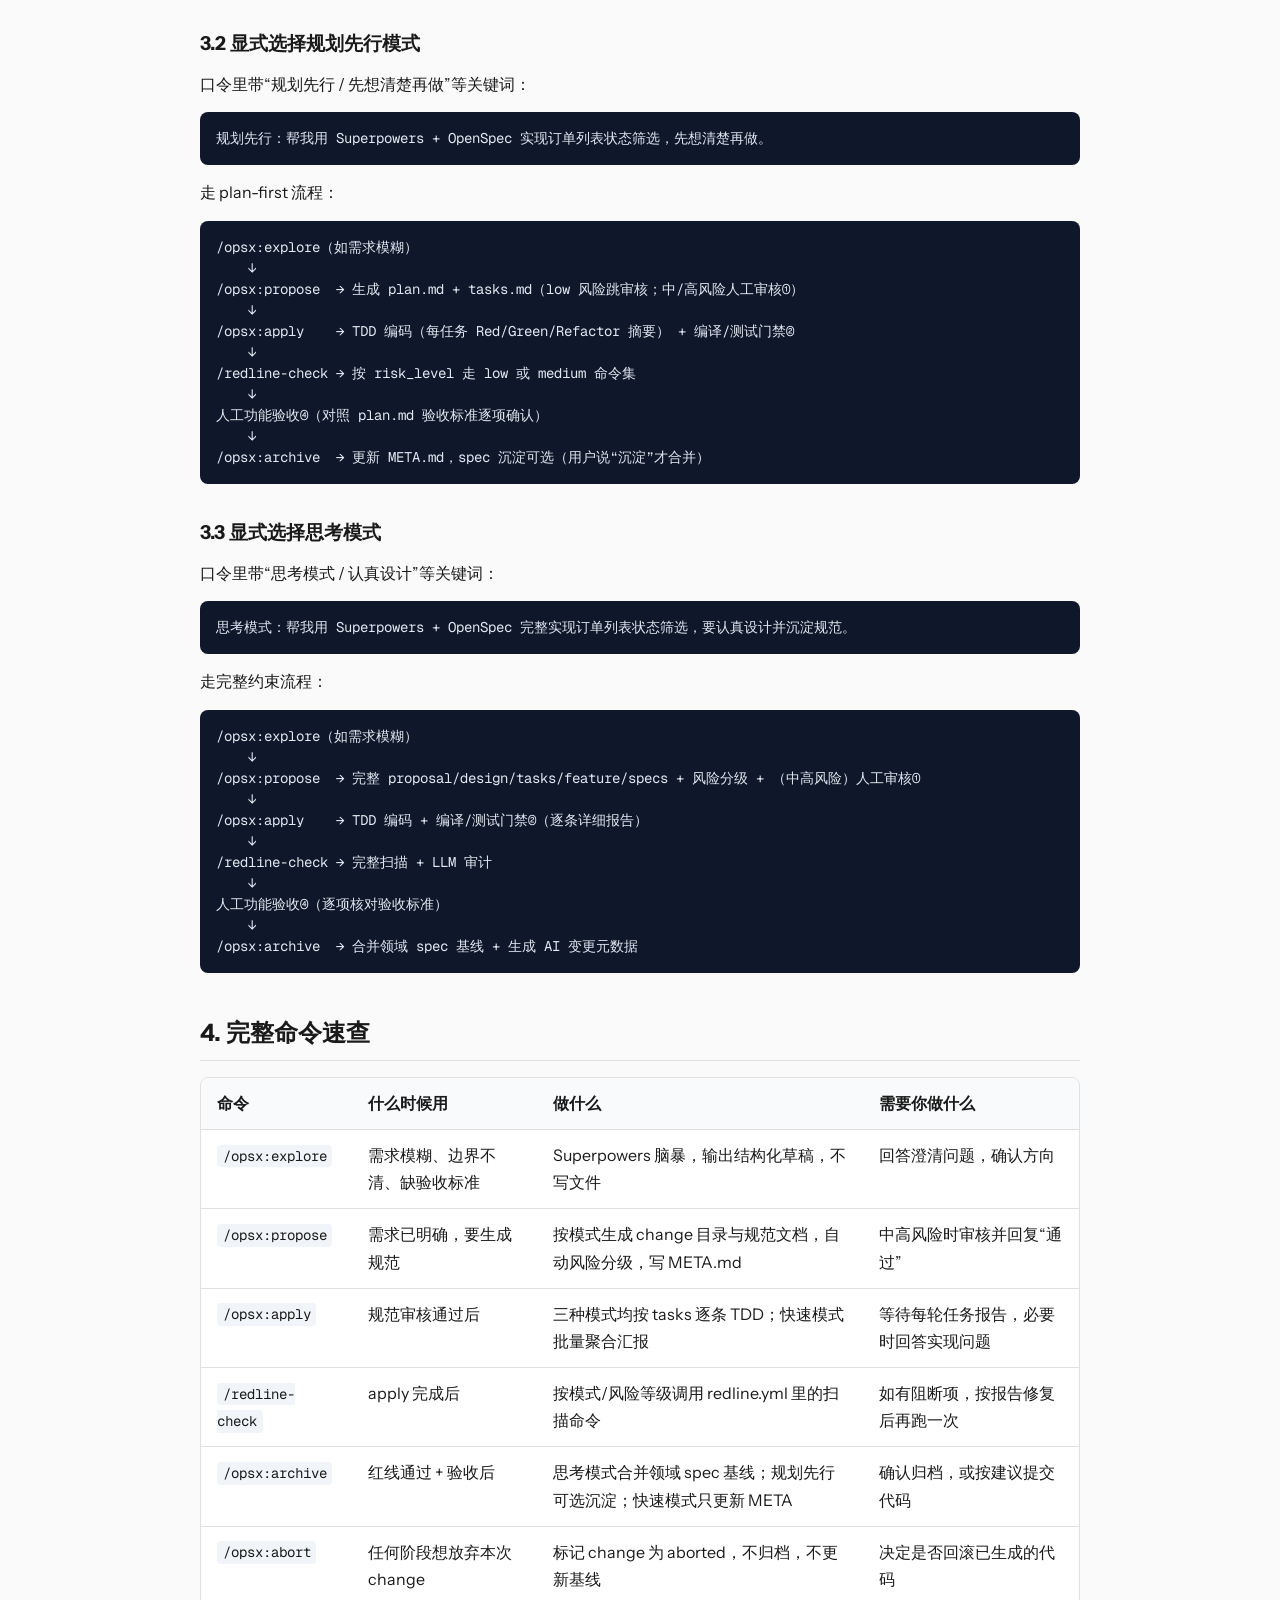
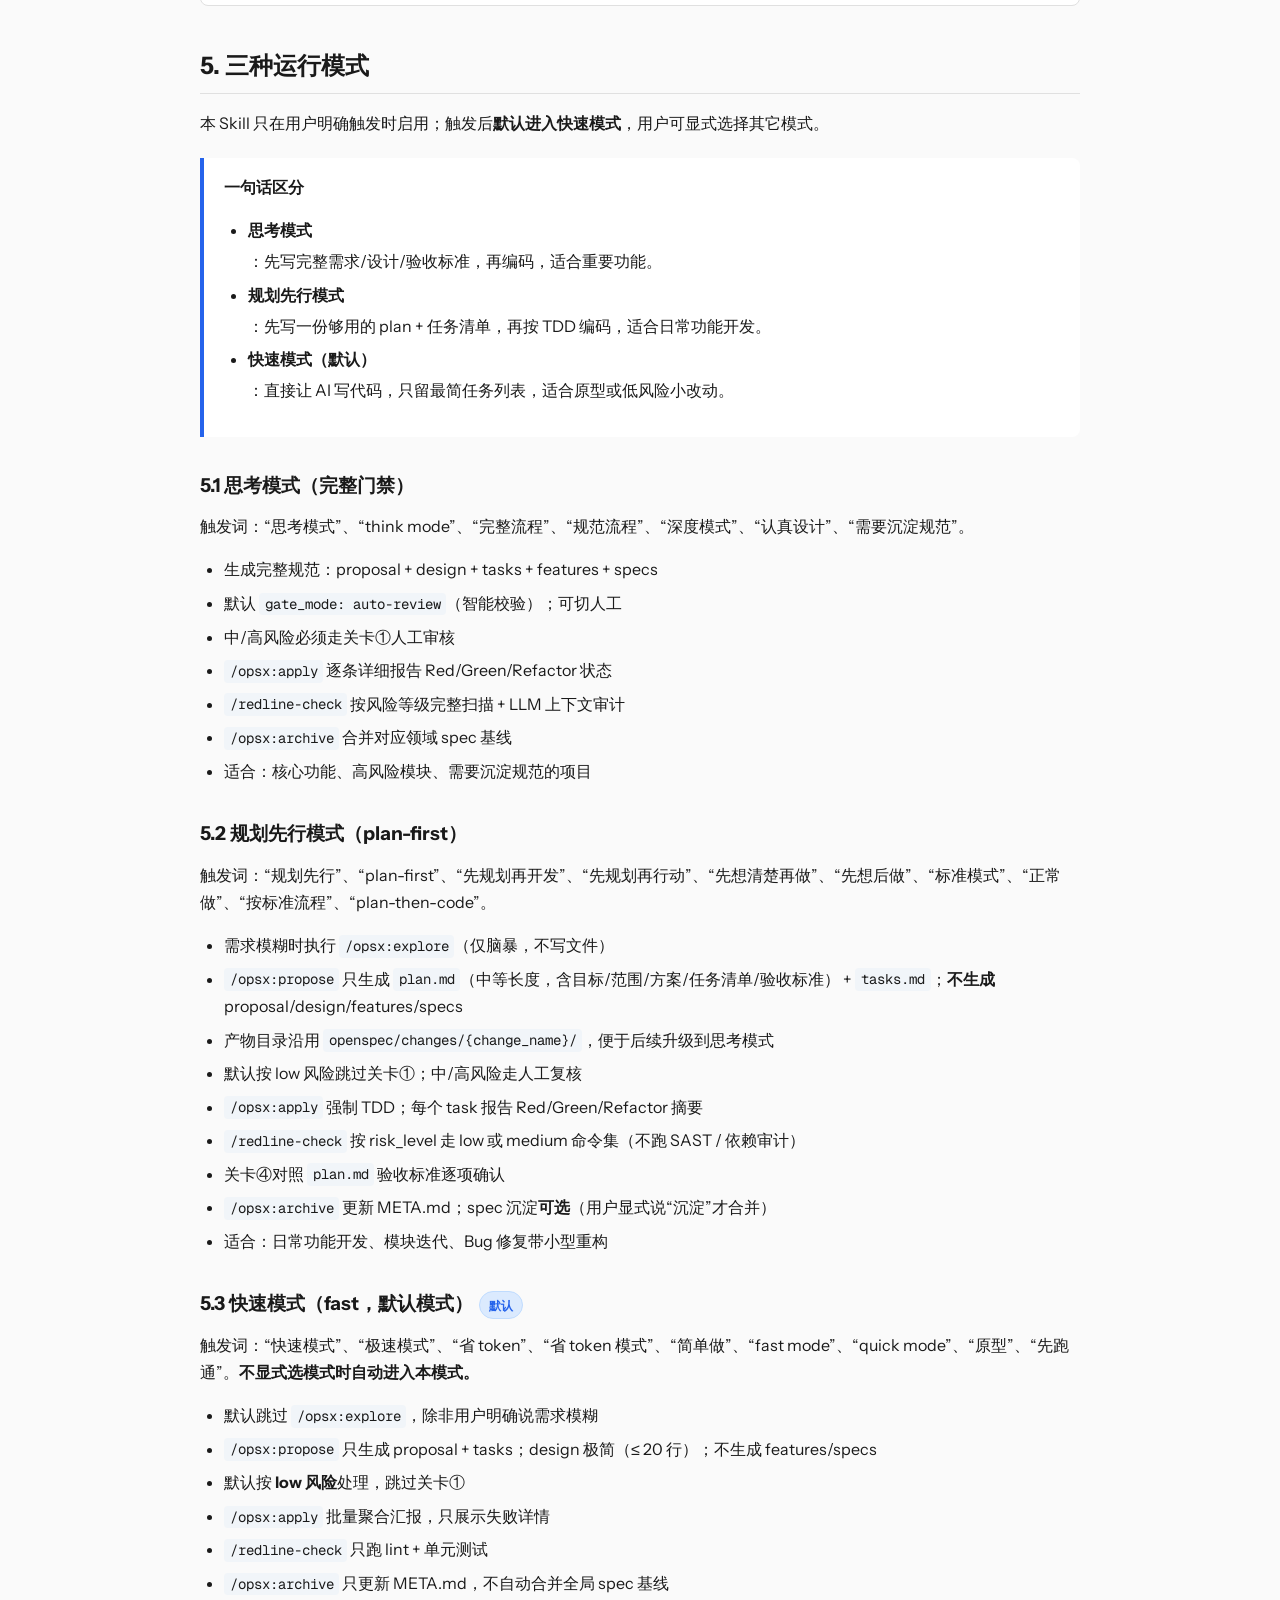
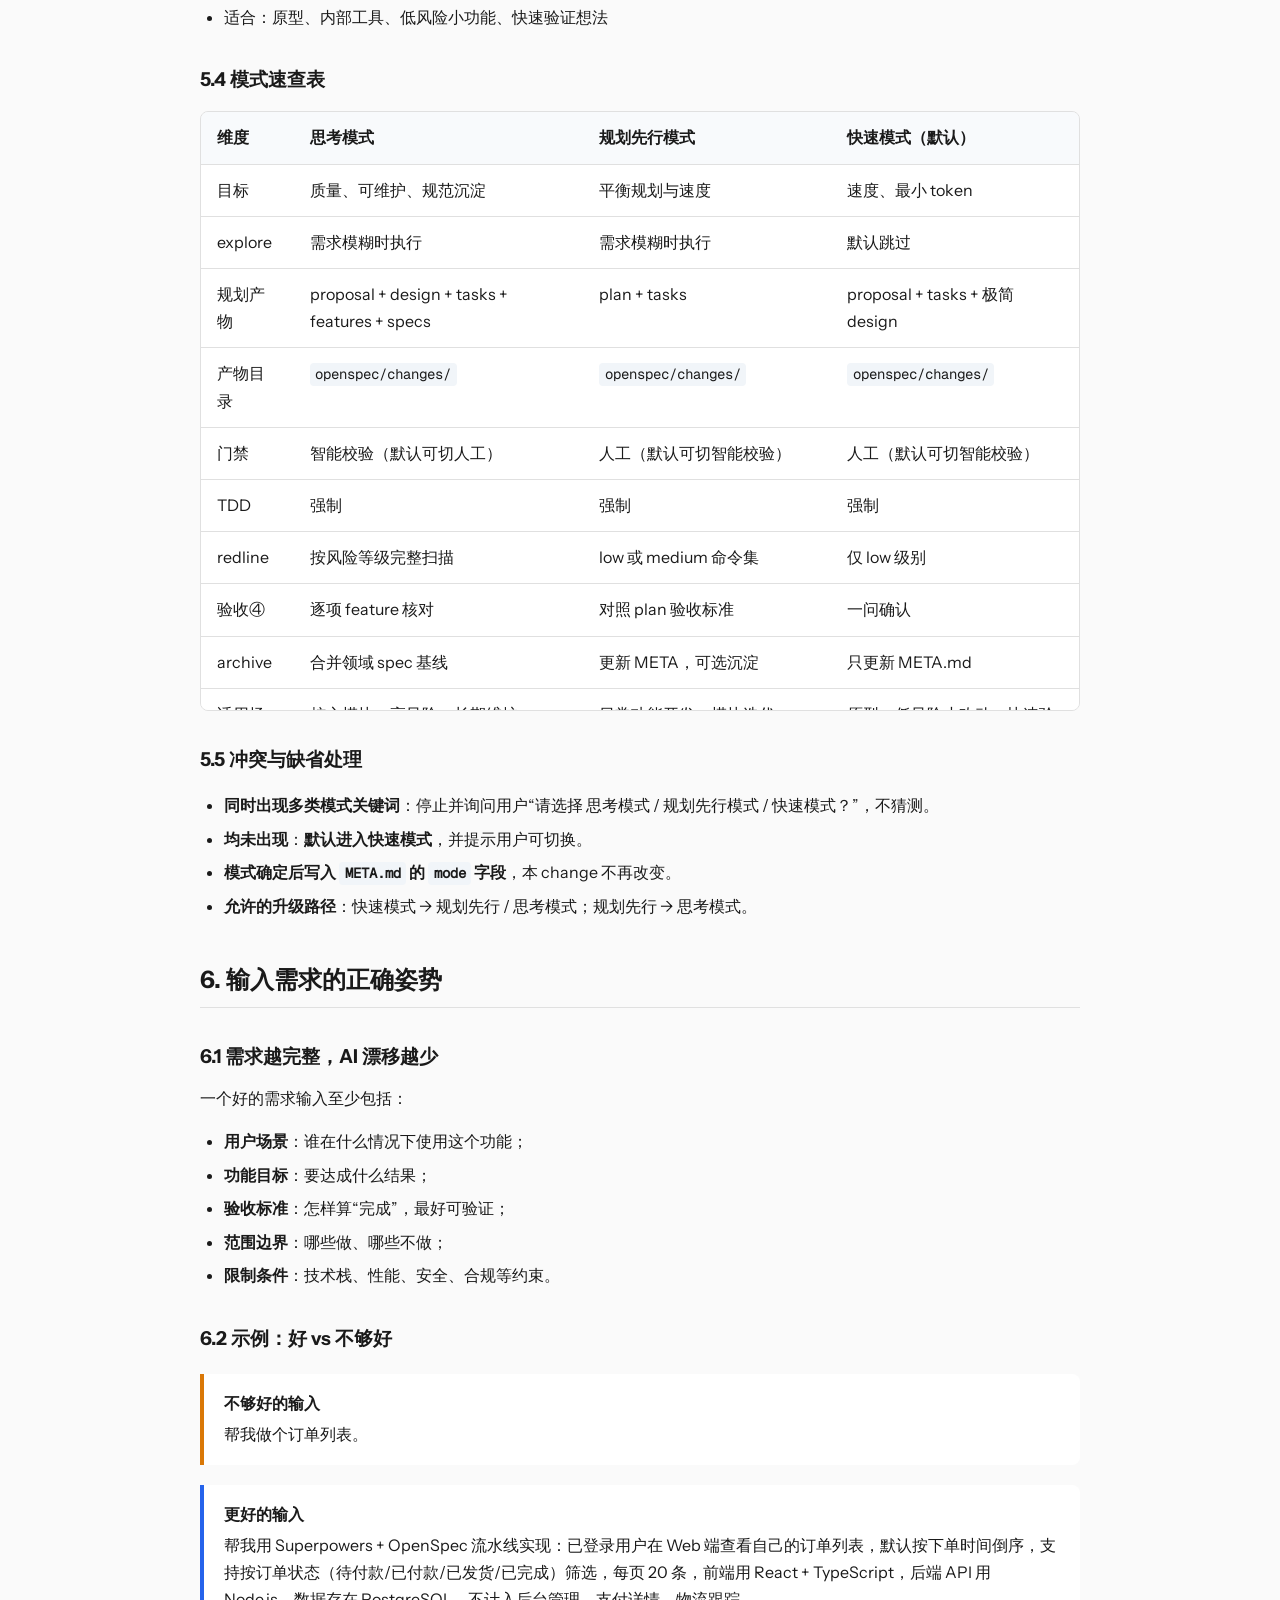
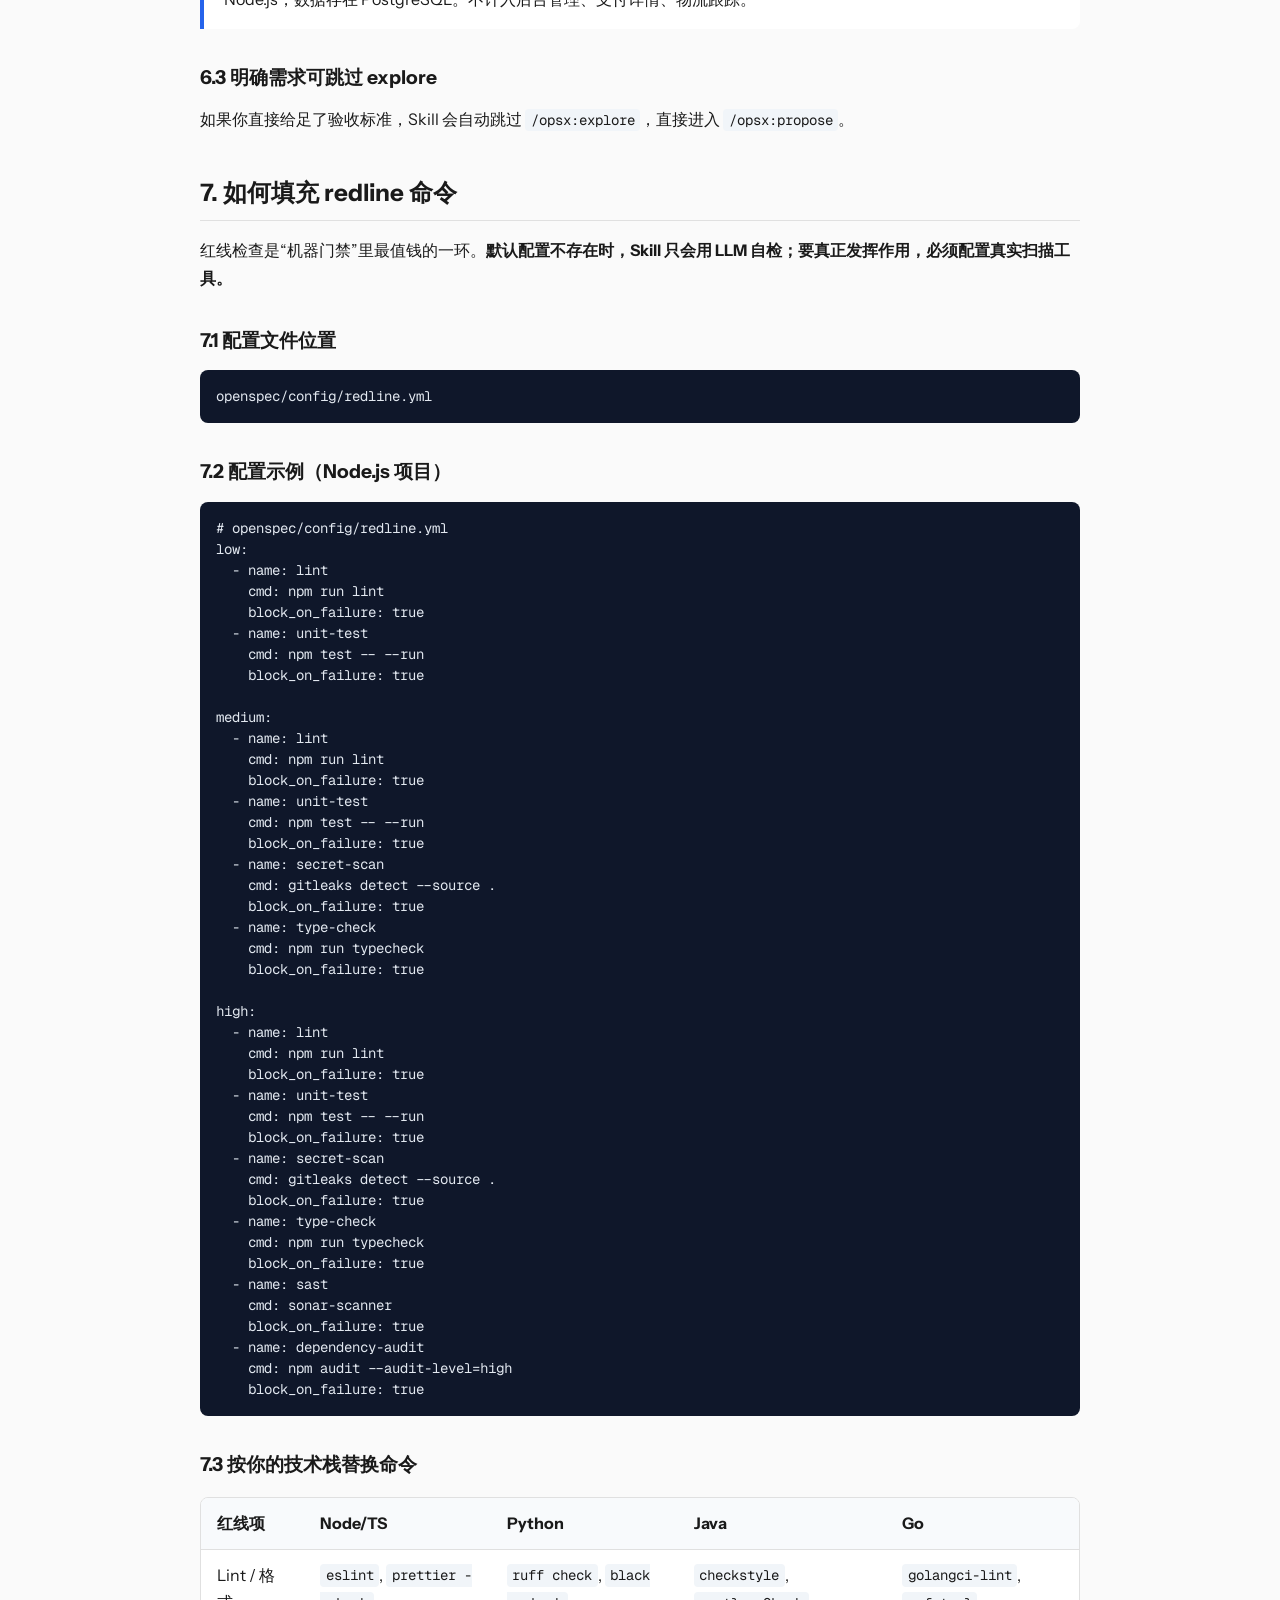
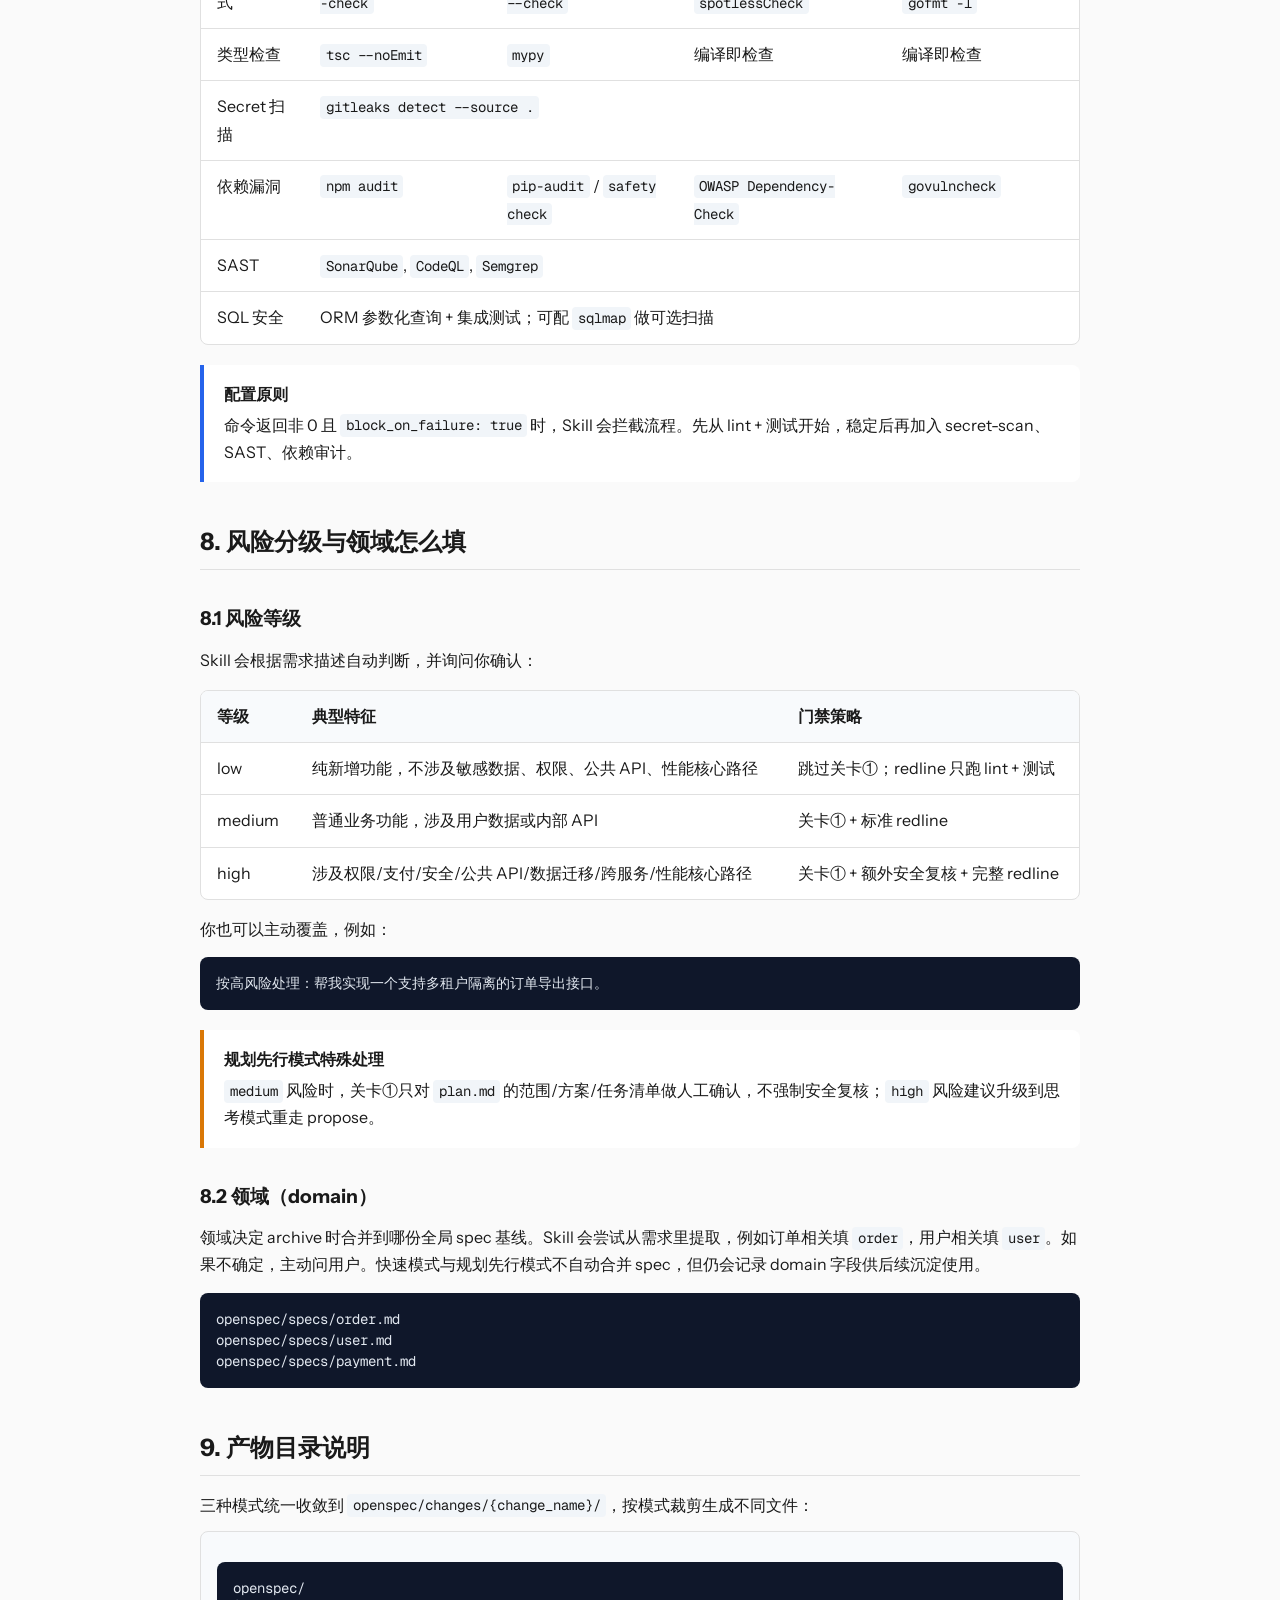
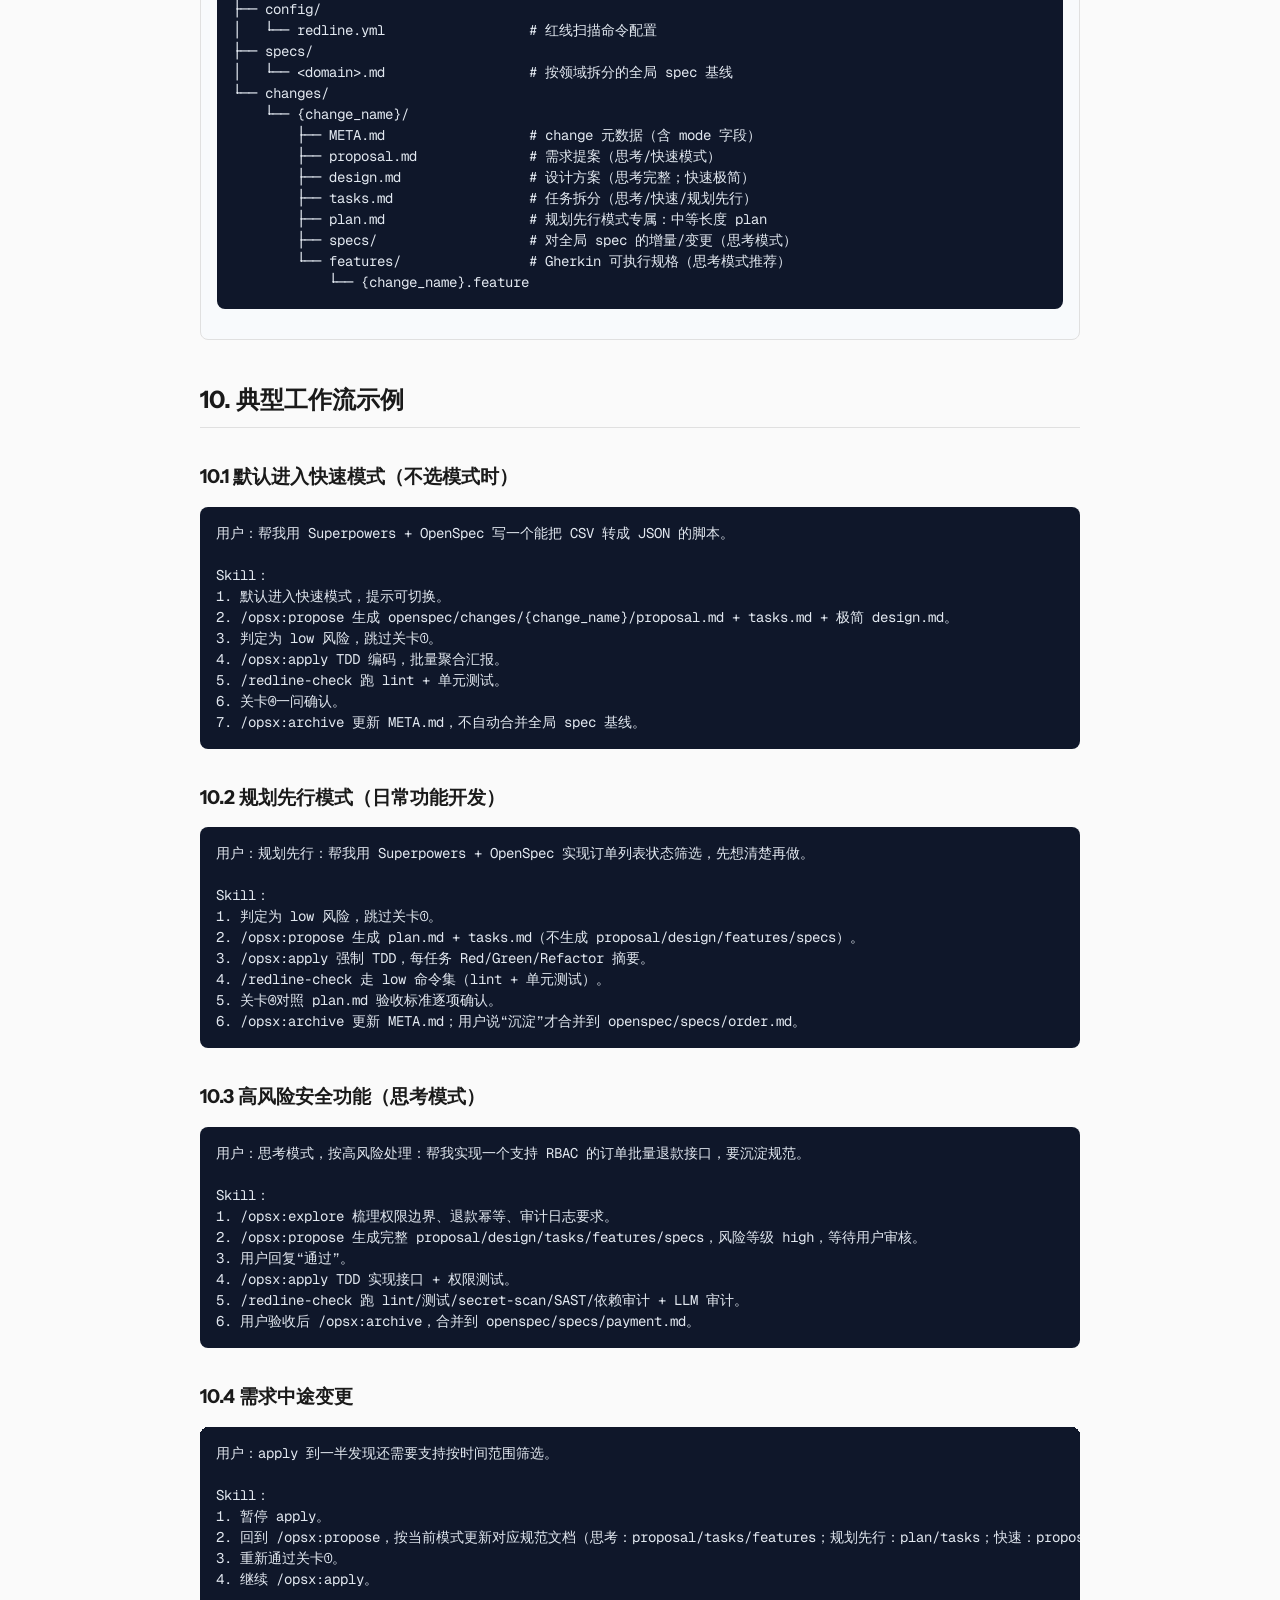
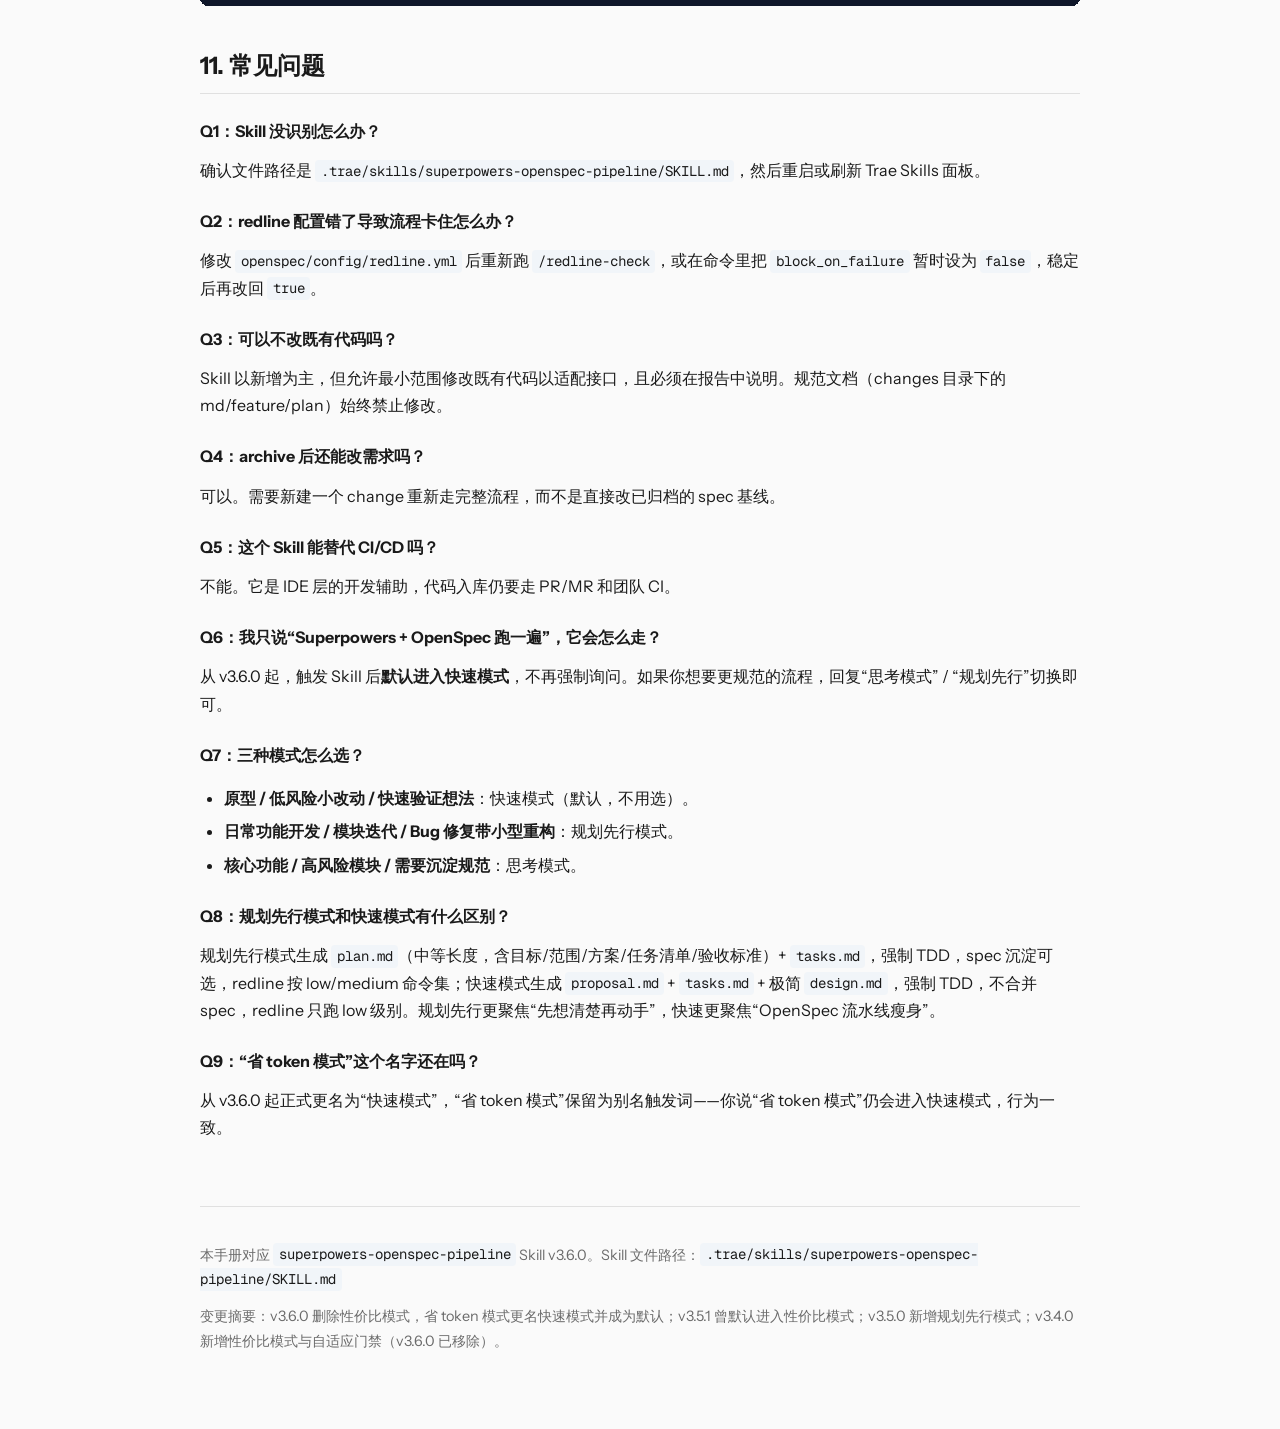
==== commit e9d599ce: "feat(claude): add CLAUDE.md with full project specs and learned lessons - Consolidate superpowers pi" ====
--- a/superpowers-openspec-manual/superpowers-openspec-manual.html
+++ b/superpowers-openspec-manual/superpowers-openspec-manual.html
@@ -47,7 +47,7 @@
     }
 
     .container {
-      max-width: 860px;
+      max-width: 920px;
       margin: 0 auto;
       padding: 2rem 1.25rem 4rem;
     }
@@ -69,6 +69,22 @@
       color: var(--muted);
       font-size: 1rem;
       margin: 0;
+    }
+
+    .badge {
+      display: inline-block;
+      padding: 0.15rem 0.55rem;
+      border-radius: 999px;
+      font-size: 0.78rem;
+      font-weight: 700;
+      margin-left: 0.4rem;
+      vertical-align: middle;
+    }
+
+    .badge.default {
+      background: #dbeafe;
+      color: var(--accent);
+      border: 1px solid #bfdbfe;
     }
 
     h2 {
@@ -234,18 +250,18 @@
   <div class="container">
     <header>
       <h1>Superpowers + OpenSpec 总控串联 Skill 使用手册</h1>
-      <p class="subtitle">对应 Skill 版本 v3.2.1 · 产物收敛目录 <code>openspec/</code></p>
+      <p class="subtitle">对应 Skill 版本 v3.6.0 · 三种模式 · 默认快速模式 · 产物收敛目录 <code>openspec/changes/</code></p>
     </header>
 
     <h2>1. 这个 Skill 能做什么</h2>
     <p>它把 AI 的“脑暴能力”和“TDD 编码能力”通过 OpenSpec 的 change 流程串成一条流水线，自动完成：</p>
     <ol>
       <li>需求模糊时先做脑暴（不写文件）；</li>
-      <li>生成规范文档 <code>proposal.md</code> / <code>design.md</code> / <code>tasks.md</code>；</li>
-      <li>按风险分级决定人工审核强度；</li>
-      <li>强制 TDD 模式写代码和测试；</li>
-      <li>调用真实扫描工具做红线检查；</li>
-      <li>人工验收后归档，更新领域 spec 基线。</li>
+      <li>按模式生成对应规范文档（思考模式全量 / 规划先行 plan+tasks / 快速 proposal+tasks+极简design）；</li>
+      <li>按风险分级 + 模式决定门禁强度（人工 / 智能校验）；</li>
+      <li>三种模式均强制 TDD；</li>
+      <li>按模式调用对应强度的 redline 扫描；</li>
+      <li>验收后归档，按模式决定是否合并领域 spec 基线。</li>
     </ol>
 
     <h2>2. 安装位置</h2>
@@ -254,28 +270,52 @@
     <p>保存后 Trae 会自动识别；如未生效，重启或刷新 Skills 面板。</p>
 
     <h2>3. 快速开始：输入需求</h2>
-    <p>本 Skill 不会在每个普通编码请求里自动启用；只有你说出触发词时才会激活。激活后<strong>必须显式选择模式</strong>，没有默认模式。</p>
-
-    <h3>3.1 显式选择省 token 模式</h3>
-    <p>口令里带“快速模式”等关键词：</p>
-    <pre><code>快速模式：帮我用 Superpowers + OpenSpec 跑一遍订单列表状态筛选。</code></pre>
-    <p>Skill 被激活后，按<strong>省 token 模式</strong>执行：</p>
-    <pre><code>跳过 /opsx:explore
+    <p>本 Skill 不会在每个普通编码请求里自动启用；只有你说出触发词时才会激活。<strong>激活后默认进入快速模式</strong>，你可以显式选择其它两种模式。</p>
+
+    <div class="callout">
+      <strong>默认行为（v3.6.0 起变更）</strong>
+      只激活 Skill 但没显式选模式时，<strong>自动进入快速模式</strong>并继续执行，不再强制询问。如需切换，回复对应关键词即可。
+    </div>
+
+    <h3>3.1 默认：快速模式（不选模式时自动进入）<span class="badge default">默认</span></h3>
+    <p>口令只激活 Skill，不带模式关键词：</p>
+    <pre><code>帮我用 Superpowers + OpenSpec 写一个能把 CSV 转成 JSON 的脚本。</code></pre>
+    <p>Skill 自动按<strong>快速模式</strong>执行，并提示可切换：</p>
+    <pre><code>已默认进入「快速模式」（最简任务列表 + 轻量门禁）。
+如需切换，回复“思考模式” / “规划先行”即可。
+
+跳过 /opsx:explore
     ↓
 /opsx:propose  → 极简 proposal/tasks + 极简 design（low 风险跳审核）
     ↓
-/opsx:apply    → TDD 编码 + 编译/测试门禁②（批量聚合汇报）
+/opsx:apply    → TDD 编码 + 批量聚合汇报 + 编译/测试门禁②
     ↓
 /redline-check → 仅 lint + 单元测试
     ↓
-人工功能验收关卡④（一问确认）
+关卡④（一问确认）
     ↓
 /opsx:archive  → 更新 META.md，不自动合并全局 spec 基线</code></pre>
 
-    <h3>3.2 显式选择思考模式</h3>
-    <p>口令里带“思考模式”等关键词：</p>
+    <h3>3.2 显式选择规划先行模式</h3>
+    <p>口令里带“规划先行 / 先想清楚再做”等关键词：</p>
+    <pre><code>规划先行：帮我用 Superpowers + OpenSpec 实现订单列表状态筛选，先想清楚再做。</code></pre>
+    <p>走 plan-first 流程：</p>
+    <pre><code>/opsx:explore（如需求模糊）
+    ↓
+/opsx:propose  → 生成 plan.md + tasks.md（low 风险跳审核；中/高风险人工审核①）
+    ↓
+/opsx:apply    → TDD 编码（每任务 Red/Green/Refactor 摘要） + 编译/测试门禁②
+    ↓
+/redline-check → 按 risk_level 走 low 或 medium 命令集
+    ↓
+人工功能验收④（对照 plan.md 验收标准逐项确认）
+    ↓
+/opsx:archive  → 更新 META.md，spec 沉淀可选（用户说“沉淀”才合并）</code></pre>
+
+    <h3>3.3 显式选择思考模式</h3>
+    <p>口令里带“思考模式 / 认真设计”等关键词：</p>
     <pre><code>思考模式：帮我用 Superpowers + OpenSpec 完整实现订单列表状态筛选，要认真设计并沉淀规范。</code></pre>
-    <p>此时才执行：</p>
+    <p>走完整约束流程：</p>
     <pre><code>/opsx:explore（如需求模糊）
     ↓
 /opsx:propose  → 完整 proposal/design/tasks/feature/specs + 风险分级 + （中高风险）人工审核①
@@ -284,19 +324,9 @@
     ↓
 /redline-check → 完整扫描 + LLM 审计
     ↓
-人工功能验收关卡④（逐项核对验收标准）
+人工功能验收④（逐项核对验收标准）
     ↓
 /opsx:archive  → 合并领域 spec 基线 + 生成 AI 变更元数据</code></pre>
-
-    <h3>3.3 未选择模式时 Skill 会主动询问</h3>
-    <p>如果你只说：</p>
-    <pre><code>帮我用 Superpowers + OpenSpec 实现订单列表状态筛选。</code></pre>
-    <p>Skill 会停止并回复：</p>
-    <pre><code>请选择运行模式：
-1. 思考模式：完整需求/设计/验收标准 + 完整门禁（适合重要功能）
-2. 省 token 模式：最简任务列表 + 最轻门禁（适合原型/小改动）
-
-请回复“思考模式”或“快速模式”。</code></pre>
 
     <h2>4. 完整命令速查</h2>
     <div class="table-wrap">
@@ -319,25 +349,25 @@
           <tr>
             <td><code>/opsx:propose</code></td>
             <td>需求已明确，要生成规范</td>
-            <td>生成 change 目录、proposal/design/tasks/feature 文件，并自动风险分级</td>
+            <td>按模式生成 change 目录与规范文档，自动风险分级，写 META.md</td>
             <td>中高风险时审核并回复“通过”</td>
           </tr>
           <tr>
             <td><code>/opsx:apply</code></td>
             <td>规范审核通过后</td>
-            <td>按 tasks 逐条 TDD 编码，自动跑测试/编译</td>
+            <td>三种模式均按 tasks 逐条 TDD；快速模式批量聚合汇报</td>
             <td>等待每轮任务报告，必要时回答实现问题</td>
           </tr>
           <tr>
             <td><code>/redline-check</code></td>
             <td>apply 完成后</td>
-            <td>按风险等级调用 redline.yml 里的扫描命令，无配置时 LLM 自检</td>
+            <td>按模式/风险等级调用 redline.yml 里的扫描命令</td>
             <td>如有阻断项，按报告修复后再跑一次</td>
           </tr>
           <tr>
             <td><code>/opsx:archive</code></td>
-            <td>红线通过 + 人工验收后</td>
-            <td>合并领域 spec 基线，更新 META.md，输出 commit message 建议</td>
+            <td>红线通过 + 验收后</td>
+            <td>思考模式合并领域 spec 基线；规划先行可选沉淀；快速模式只更新 META</td>
             <td>确认归档，或按建议提交代码</td>
           </tr>
           <tr>
@@ -350,41 +380,46 @@
       </table>
     </div>
 
-    <h2>5. 两种运行模式</h2>
-    <p>本 Skill 只在用户明确触发时启用；普通编码请求不会自动走完整约束流程。触发后<strong>必须显式选择模式，没有默认模式</strong>，避免边界模糊。</p>
+    <h2>5. 三种运行模式</h2>
+    <p>本 Skill 只在用户明确触发时启用；触发后<strong>默认进入快速模式</strong>，用户可显式选择其它模式。</p>
 
     <div class="callout">
       <strong>一句话区分</strong>
-      思考模式 = 先写完整需求/设计/验收标准，再编码，适合重要功能；省 token 模式 = 直接写代码，只留最简任务列表，适合原型或低风险小改动。
+      <ul>
+        <li><strong>思考模式</strong>：先写完整需求/设计/验收标准，再编码，适合重要功能。</li>
+        <li><strong>规划先行模式</strong>：先写一份够用的 plan + 任务清单，再按 TDD 编码，适合日常功能开发。</li>
+        <li><strong>快速模式（默认）</strong>：直接让 AI 写代码，只留最简任务列表，适合原型或低风险小改动。</li>
+      </ul>
     </div>
 
     <h3>5.1 思考模式（完整门禁）</h3>
-    <p>用户表达中出现任意一个关键词即进入思考模式：</p>
-    <ul>
-      <li>“思考模式”、“think mode”</li>
-      <li>“完整流程”、“规范流程”、“完整走一遍”</li>
-      <li>“深度模式”、“认真设计”</li>
-      <li>“需要沉淀规范”、“写完整设计”</li>
-    </ul>
-    <p>行为特征：</p>
+    <p>触发词：“思考模式”、“think mode”、“完整流程”、“规范流程”、“深度模式”、“认真设计”、“需要沉淀规范”。</p>
     <ul>
       <li>生成完整规范：proposal + design + tasks + features + specs</li>
+      <li>默认 <code>gate_mode: auto-review</code>（智能校验）；可切人工</li>
       <li>中/高风险必须走关卡①人工审核</li>
       <li><code>/opsx:apply</code> 逐条详细报告 Red/Green/Refactor 状态</li>
-      <li><code>/redline-check</code> 完整扫描 + LLM 上下文审计</li>
+      <li><code>/redline-check</code> 按风险等级完整扫描 + LLM 上下文审计</li>
       <li><code>/opsx:archive</code> 合并对应领域 spec 基线</li>
       <li>适合：核心功能、高风险模块、需要沉淀规范的项目</li>
     </ul>
 
-    <h3>5.2 省 token 模式（精简门禁）</h3>
-    <p>用户表达中出现任意一个关键词即进入省 token 模式：</p>
+    <h3>5.2 规划先行模式（plan-first）</h3>
+    <p>触发词：“规划先行”、“plan-first”、“先规划再开发”、“先规划再行动”、“先想清楚再做”、“先想后做”、“标准模式”、“正常做”、“按标准流程”、“plan-then-code”。</p>
     <ul>
-      <li>“快速模式”、“极速模式”</li>
-      <li>“省 token”、“简单做”</li>
-      <li>“fast mode”、“quick mode”</li>
-      <li>“原型”、“先跑通”</li>
+      <li>需求模糊时执行 <code>/opsx:explore</code>（仅脑暴，不写文件）</li>
+      <li><code>/opsx:propose</code> 只生成 <code>plan.md</code>（中等长度，含目标/范围/方案/任务清单/验收标准） + <code>tasks.md</code>；<strong>不生成</strong> proposal/design/features/specs</li>
+      <li>产物目录沿用 <code>openspec/changes/{change_name}/</code>，便于后续升级到思考模式</li>
+      <li>默认按 low 风险跳过关卡①；中/高风险走人工复核</li>
+      <li><code>/opsx:apply</code> 强制 TDD；每个 task 报告 Red/Green/Refactor 摘要</li>
+      <li><code>/redline-check</code> 按 risk_level 走 low 或 medium 命令集（不跑 SAST / 依赖审计）</li>
+      <li>关卡④对照 <code>plan.md</code> 验收标准逐项确认</li>
+      <li><code>/opsx:archive</code> 更新 META.md；spec 沉淀<strong>可选</strong>（用户显式说“沉淀”才合并）</li>
+      <li>适合：日常功能开发、模块迭代、Bug 修复带小型重构</li>
     </ul>
-    <p>行为特征：</p>
+
+    <h3>5.3 快速模式（fast，默认模式）<span class="badge default">默认</span></h3>
+    <p>触发词：“快速模式”、“极速模式”、“省 token”、“省 token 模式”、“简单做”、“fast mode”、“quick mode”、“原型”、“先跑通”。<strong>不显式选模式时自动进入本模式。</strong></p>
     <ul>
       <li>默认跳过 <code>/opsx:explore</code>，除非用户明确说需求模糊</li>
       <li><code>/opsx:propose</code> 只生成 proposal + tasks；design 极简（≤ 20 行）；不生成 features/specs</li>
@@ -395,11 +430,88 @@
       <li>适合：原型、内部工具、低风险小功能、快速验证想法</li>
     </ul>
 
-    <h3>5.3 冲突与缺省处理</h3>
+    <h3>5.4 模式速查表</h3>
+    <div class="table-wrap">
+      <table>
+        <thead>
+          <tr>
+            <th>维度</th>
+            <th>思考模式</th>
+            <th>规划先行模式</th>
+            <th>快速模式（默认）</th>
+          </tr>
+        </thead>
+        <tbody>
+          <tr>
+            <td>目标</td>
+            <td>质量、可维护、规范沉淀</td>
+            <td>平衡规划与速度</td>
+            <td>速度、最小 token</td>
+          </tr>
+          <tr>
+            <td>explore</td>
+            <td>需求模糊时执行</td>
+            <td>需求模糊时执行</td>
+            <td>默认跳过</td>
+          </tr>
+          <tr>
+            <td>规划产物</td>
+            <td>proposal + design + tasks + features + specs</td>
+            <td>plan + tasks</td>
+            <td>proposal + tasks + 极简 design</td>
+          </tr>
+          <tr>
+            <td>产物目录</td>
+            <td><code>openspec/changes/</code></td>
+            <td><code>openspec/changes/</code></td>
+            <td><code>openspec/changes/</code></td>
+          </tr>
+          <tr>
+            <td>门禁</td>
+            <td>智能校验（默认可切人工）</td>
+            <td>人工（默认可切智能校验）</td>
+            <td>人工（默认可切智能校验）</td>
+          </tr>
+          <tr>
+            <td>TDD</td>
+            <td>强制</td>
+            <td>强制</td>
+            <td>强制</td>
+          </tr>
+          <tr>
+            <td>redline</td>
+            <td>按风险等级完整扫描</td>
+            <td>low 或 medium 命令集</td>
+            <td>仅 low 级别</td>
+          </tr>
+          <tr>
+            <td>验收④</td>
+            <td>逐项 feature 核对</td>
+            <td>对照 plan 验收标准</td>
+            <td>一问确认</td>
+          </tr>
+          <tr>
+            <td>archive</td>
+            <td>合并领域 spec 基线</td>
+            <td>更新 META，可选沉淀</td>
+            <td>只更新 META.md</td>
+          </tr>
+          <tr>
+            <td>适用场景</td>
+            <td>核心模块、高风险、长期维护</td>
+            <td>日常功能开发、模块迭代、Bug 修复</td>
+            <td>原型、低风险小改动、快速验证想法</td>
+          </tr>
+        </tbody>
+      </table>
+    </div>
+
+    <h3>5.5 冲突与缺省处理</h3>
     <ul>
-      <li><strong>同时出现两类关键词</strong>：停止并询问用户“请选择 思考模式 还是 省 token 模式？”，不猜测。</li>
-      <li><strong>均未出现</strong>：停止并询问用户“请选择 思考模式（完整规范+门禁） 还是 省 token 模式（最省 token）？”。</li>
+      <li><strong>同时出现多类模式关键词</strong>：停止并询问用户“请选择 思考模式 / 规划先行模式 / 快速模式？”，不猜测。</li>
+      <li><strong>均未出现</strong>：<strong>默认进入快速模式</strong>，并提示用户可切换。</li>
       <li><strong>模式确定后写入 <code>META.md</code> 的 <code>mode</code> 字段</strong>，本 change 不再改变。</li>
+      <li><strong>允许的升级路径</strong>：快速模式 → 规划先行 / 思考模式；规划先行 → 思考模式。</li>
     </ul>
 
     <h2>6. 输入需求的正确姿势</h2>
@@ -564,14 +676,19 @@
     </div>
     <p>你也可以主动覆盖，例如：</p>
     <pre><code>按高风险处理：帮我实现一个支持多租户隔离的订单导出接口。</code></pre>
+    <div class="callout warning">
+      <strong>规划先行模式特殊处理</strong>
+      <code>medium</code> 风险时，关卡①只对 <code>plan.md</code> 的范围/方案/任务清单做人工确认，不强制安全复核；<code>high</code> 风险建议升级到思考模式重走 propose。
+    </div>
 
     <h3>8.2 领域（domain）</h3>
-    <p>领域决定 archive 时合并到哪份全局 spec 基线。Skill 会尝试从需求里提取，例如订单相关填 <code>order</code>，用户相关填 <code>user</code>。如果不确定，主动问用户。</p>
+    <p>领域决定 archive 时合并到哪份全局 spec 基线。Skill 会尝试从需求里提取，例如订单相关填 <code>order</code>，用户相关填 <code>user</code>。如果不确定，主动问用户。快速模式与规划先行模式不自动合并 spec，但仍会记录 domain 字段供后续沉淀使用。</p>
     <pre><code>openspec/specs/order.md
 openspec/specs/user.md
 openspec/specs/payment.md</code></pre>
 
     <h2>9. 产物目录说明</h2>
+    <p>三种模式统一收敛到 <code>openspec/changes/{change_name}/</code>，按模式裁剪生成不同文件：</p>
     <div class="tree">
 <pre>openspec/
 ├── config/
@@ -580,43 +697,57 @@
 │   └── &lt;domain&gt;.md                  # 按领域拆分的全局 spec 基线
 └── changes/
     └── {change_name}/
-        ├── META.md                  # change 元数据（风险、领域、AI 标记）
-        ├── proposal.md              # 需求提案
-        ├── design.md                # 设计方案
-        ├── tasks.md                 # 任务拆分
-        ├── specs/                   # 对全局 spec 的增量/变更
-        └── features/                # Gherkin 可执行规格
+        ├── META.md                  # change 元数据（含 mode 字段）
+        ├── proposal.md              # 需求提案（思考/快速模式）
+        ├── design.md                # 设计方案（思考完整；快速极简）
+        ├── tasks.md                 # 任务拆分（思考/快速/规划先行）
+        ├── plan.md                  # 规划先行模式专属：中等长度 plan
+        ├── specs/                   # 对全局 spec 的增量/变更（思考模式）
+        └── features/                # Gherkin 可执行规格（思考模式推荐）
             └── {change_name}.feature</pre>
     </div>
 
     <h2>10. 典型工作流示例</h2>
-    <h3>10.1 显式快速实现（省 token 模式）</h3>
-    <pre><code>用户：快速模式：帮我用 Superpowers + OpenSpec 跑一遍后台导出 CSV 按钮，前端 React。
+    <h3>10.1 默认进入快速模式（不选模式时）</h3>
+    <pre><code>用户：帮我用 Superpowers + OpenSpec 写一个能把 CSV 转成 JSON 的脚本。
+
+Skill：
+1. 默认进入快速模式，提示可切换。
+2. /opsx:propose 生成 openspec/changes/{change_name}/proposal.md + tasks.md + 极简 design.md。
+3. 判定为 low 风险，跳过关卡①。
+4. /opsx:apply TDD 编码，批量聚合汇报。
+5. /redline-check 跑 lint + 单元测试。
+6. 关卡④一问确认。
+7. /opsx:archive 更新 META.md，不自动合并全局 spec 基线。</code></pre>
+
+    <h3>10.2 规划先行模式（日常功能开发）</h3>
+    <pre><code>用户：规划先行：帮我用 Superpowers + OpenSpec 实现订单列表状态筛选，先想清楚再做。
 
 Skill：
 1. 判定为 low 风险，跳过关卡①。
-2. /opsx:propose 只生成 proposal.md + tasks.md + 极简 design.md。
-3. /opsx:apply 写按钮组件 + 单元测试（批量聚合汇报）。
-4. /redline-check 跑 lint + 单元测试。
-5. 用户验收后 /opsx:archive 更新 META.md，不自动合并全局 spec 基线。</code></pre>
-
-    <h3>10.2 高风险安全功能（思考模式）</h3>
+2. /opsx:propose 生成 plan.md + tasks.md（不生成 proposal/design/features/specs）。
+3. /opsx:apply 强制 TDD，每任务 Red/Green/Refactor 摘要。
+4. /redline-check 走 low 命令集（lint + 单元测试）。
+5. 关卡④对照 plan.md 验收标准逐项确认。
+6. /opsx:archive 更新 META.md；用户说“沉淀”才合并到 openspec/specs/order.md。</code></pre>
+
+    <h3>10.3 高风险安全功能（思考模式）</h3>
     <pre><code>用户：思考模式，按高风险处理：帮我实现一个支持 RBAC 的订单批量退款接口，要沉淀规范。
 
 Skill：
 1. /opsx:explore 梳理权限边界、退款幂等、审计日志要求。
-2. /opsx:propose 生成规范，风险等级 high，等待用户审核。
+2. /opsx:propose 生成完整 proposal/design/tasks/features/specs，风险等级 high，等待用户审核。
 3. 用户回复“通过”。
 4. /opsx:apply TDD 实现接口 + 权限测试。
-5. /redline-check 跑 lint/测试/secret-scan/SAST/依赖审计。
+5. /redline-check 跑 lint/测试/secret-scan/SAST/依赖审计 + LLM 审计。
 6. 用户验收后 /opsx:archive，合并到 openspec/specs/payment.md。</code></pre>
 
-    <h3>10.3 需求中途变更</h3>
+    <h3>10.4 需求中途变更</h3>
     <pre><code>用户：apply 到一半发现还需要支持按时间范围筛选。
 
 Skill：
 1. 暂停 apply。
-2. 回到 /opsx:propose，更新 proposal.md / tasks.md / features/*.feature。
+2. 回到 /opsx:propose，按当前模式更新对应规范文档（思考：proposal/tasks/features；规划先行：plan/tasks；快速：proposal/tasks/design）。
 3. 重新通过关卡①。
 4. 继续 /opsx:apply。</code></pre>
 
@@ -628,7 +759,7 @@
     <p>修改 <code>openspec/config/redline.yml</code> 后重新跑 <code>/redline-check</code>，或在命令里把 <code>block_on_failure</code> 暂时设为 <code>false</code>，稳定后再改回 <code>true</code>。</p>
 
     <h4>Q3：可以不改既有代码吗？</h4>
-    <p>Skill 以新增为主，但允许最小范围修改既有代码以适配接口，且必须在报告中说明。规范文档（changes 目录下的 md/feature）始终禁止修改。</p>
+    <p>Skill 以新增为主，但允许最小范围修改既有代码以适配接口，且必须在报告中说明。规范文档（changes 目录下的 md/feature/plan）始终禁止修改。</p>
 
     <h4>Q4：archive 后还能改需求吗？</h4>
     <p>可以。需要新建一个 change 重新走完整流程，而不是直接改已归档的 spec 基线。</p>
@@ -636,11 +767,25 @@
     <h4>Q5：这个 Skill 能替代 CI/CD 吗？</h4>
     <p>不能。它是 IDE 层的开发辅助，代码入库仍要走 PR/MR 和团队 CI。</p>
 
-    <h4>Q6：我只说“Superpowers + OpenSpec 跑一遍”，它怎么不直接开始？</h4>
-    <p>从 v3.2.1 起，触发 Skill 后必须显式选择“思考模式”或“快速模式”，没有默认模式。这样做是为了避免边界模糊：你说“跑一遍”时，AI 不知道你要重规范还是重速度，所以会让你确认。</p>
+    <h4>Q6：我只说“Superpowers + OpenSpec 跑一遍”，它会怎么走？</h4>
+    <p>从 v3.6.0 起，触发 Skill 后<strong>默认进入快速模式</strong>，不再强制询问。如果你想要更规范的流程，回复“思考模式” / “规划先行”切换即可。</p>
+
+    <h4>Q7：三种模式怎么选？</h4>
+    <ul>
+      <li><strong>原型 / 低风险小改动 / 快速验证想法</strong>：快速模式（默认，不用选）。</li>
+      <li><strong>日常功能开发 / 模块迭代 / Bug 修复带小型重构</strong>：规划先行模式。</li>
+      <li><strong>核心功能 / 高风险模块 / 需要沉淀规范</strong>：思考模式。</li>
+    </ul>
+
+    <h4>Q8：规划先行模式和快速模式有什么区别？</h4>
+    <p>规划先行模式生成 <code>plan.md</code>（中等长度，含目标/范围/方案/任务清单/验收标准）+ <code>tasks.md</code>，强制 TDD，spec 沉淀可选，redline 按 low/medium 命令集；快速模式生成 <code>proposal.md</code> + <code>tasks.md</code> + 极简 <code>design.md</code>，强制 TDD，不合并 spec，redline 只跑 low 级别。规划先行更聚焦“先想清楚再动手”，快速更聚焦“OpenSpec 流水线瘦身”。</p>
+
+    <h4>Q9：“省 token 模式”这个名字还在吗？</h4>
+    <p>从 v3.6.0 起正式更名为“快速模式”，“省 token 模式”保留为别名触发词——你说“省 token 模式”仍会进入快速模式，行为一致。</p>
 
     <footer>
-      <p>本手册对应 <code>superpowers-openspec-pipeline</code> Skill v3.2.1。Skill 文件路径：<code>.trae/skills/superpowers-openspec-pipeline/SKILL.md</code></p>
+      <p>本手册对应 <code>superpowers-openspec-pipeline</code> Skill v3.6.0。Skill 文件路径：<code>.trae/skills/superpowers-openspec-pipeline/SKILL.md</code></p>
+      <p>变更摘要：v3.6.0 删除性价比模式，省 token 模式更名快速模式并成为默认；v3.5.1 曾默认进入性价比模式；v3.5.0 新增规划先行模式；v3.4.0 新增性价比模式与自适应门禁（v3.6.0 已移除）。</p>
     </footer>
   </div>
 </body>
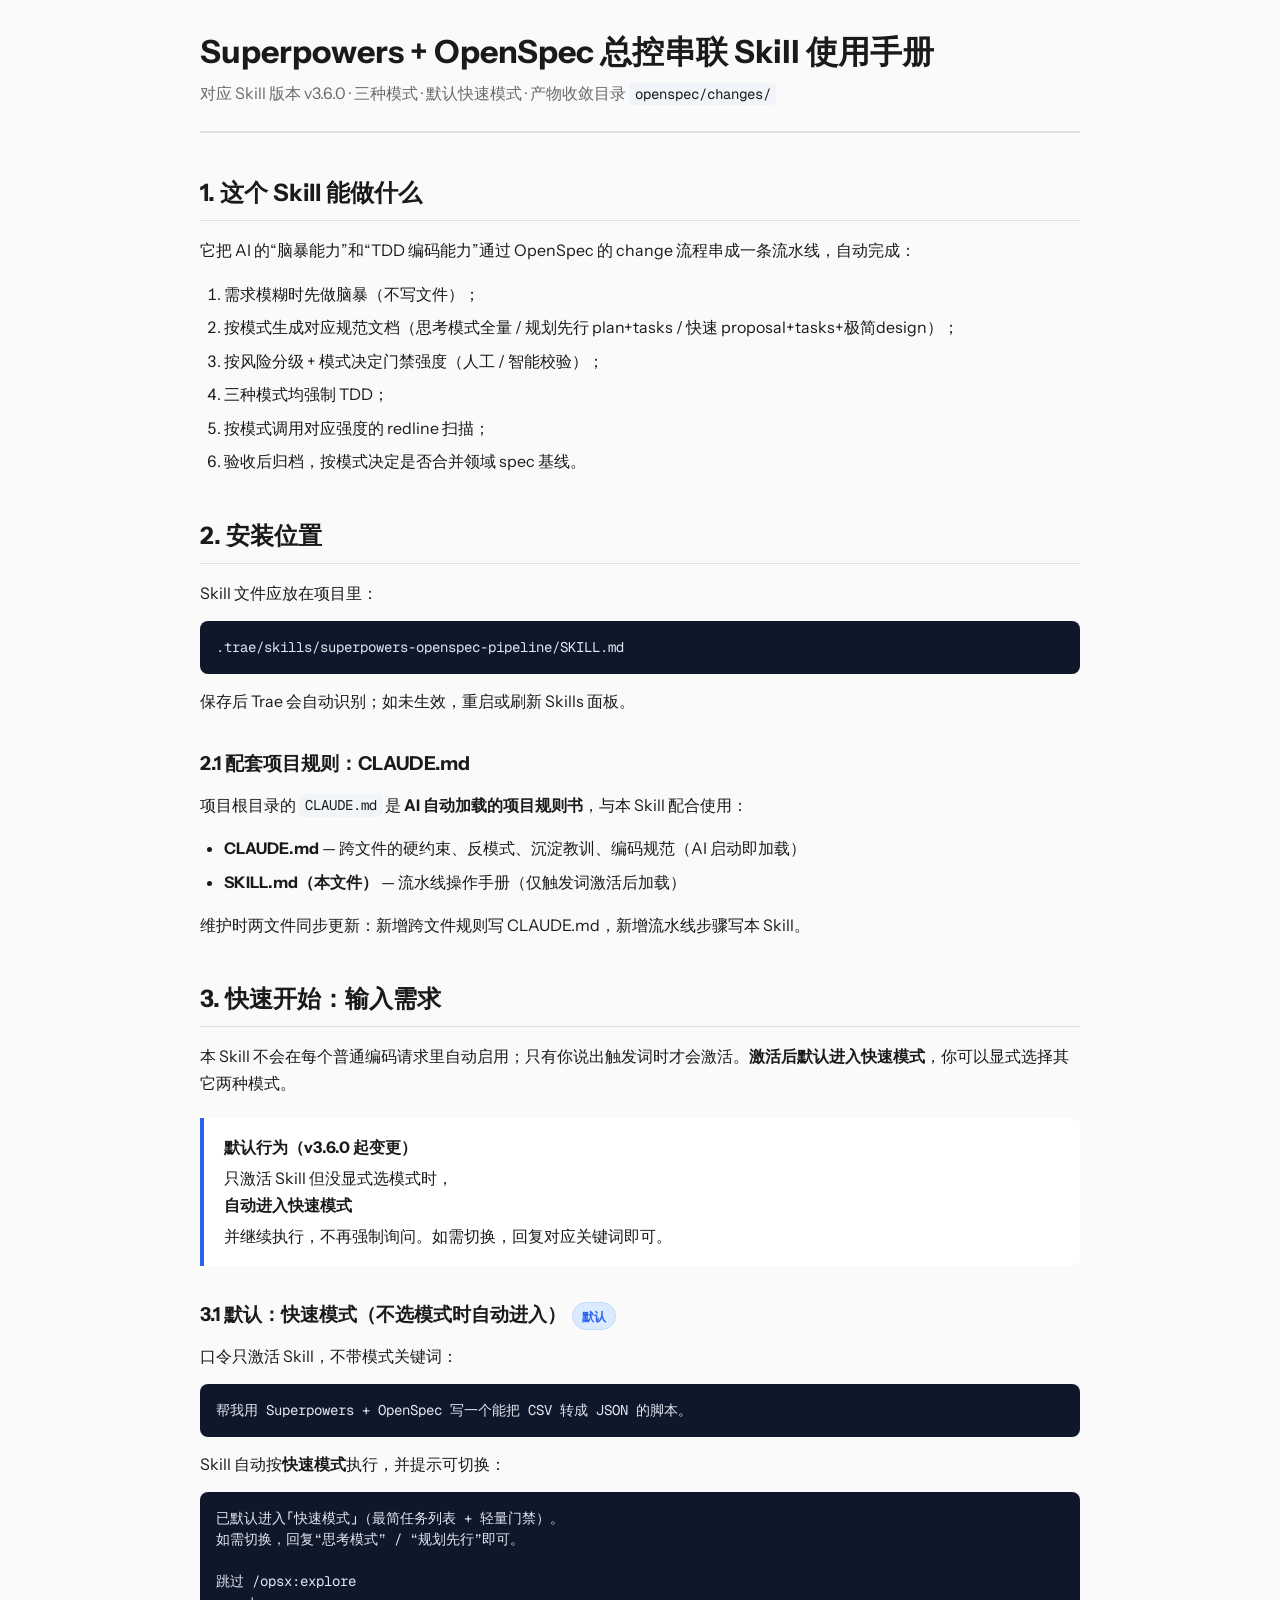
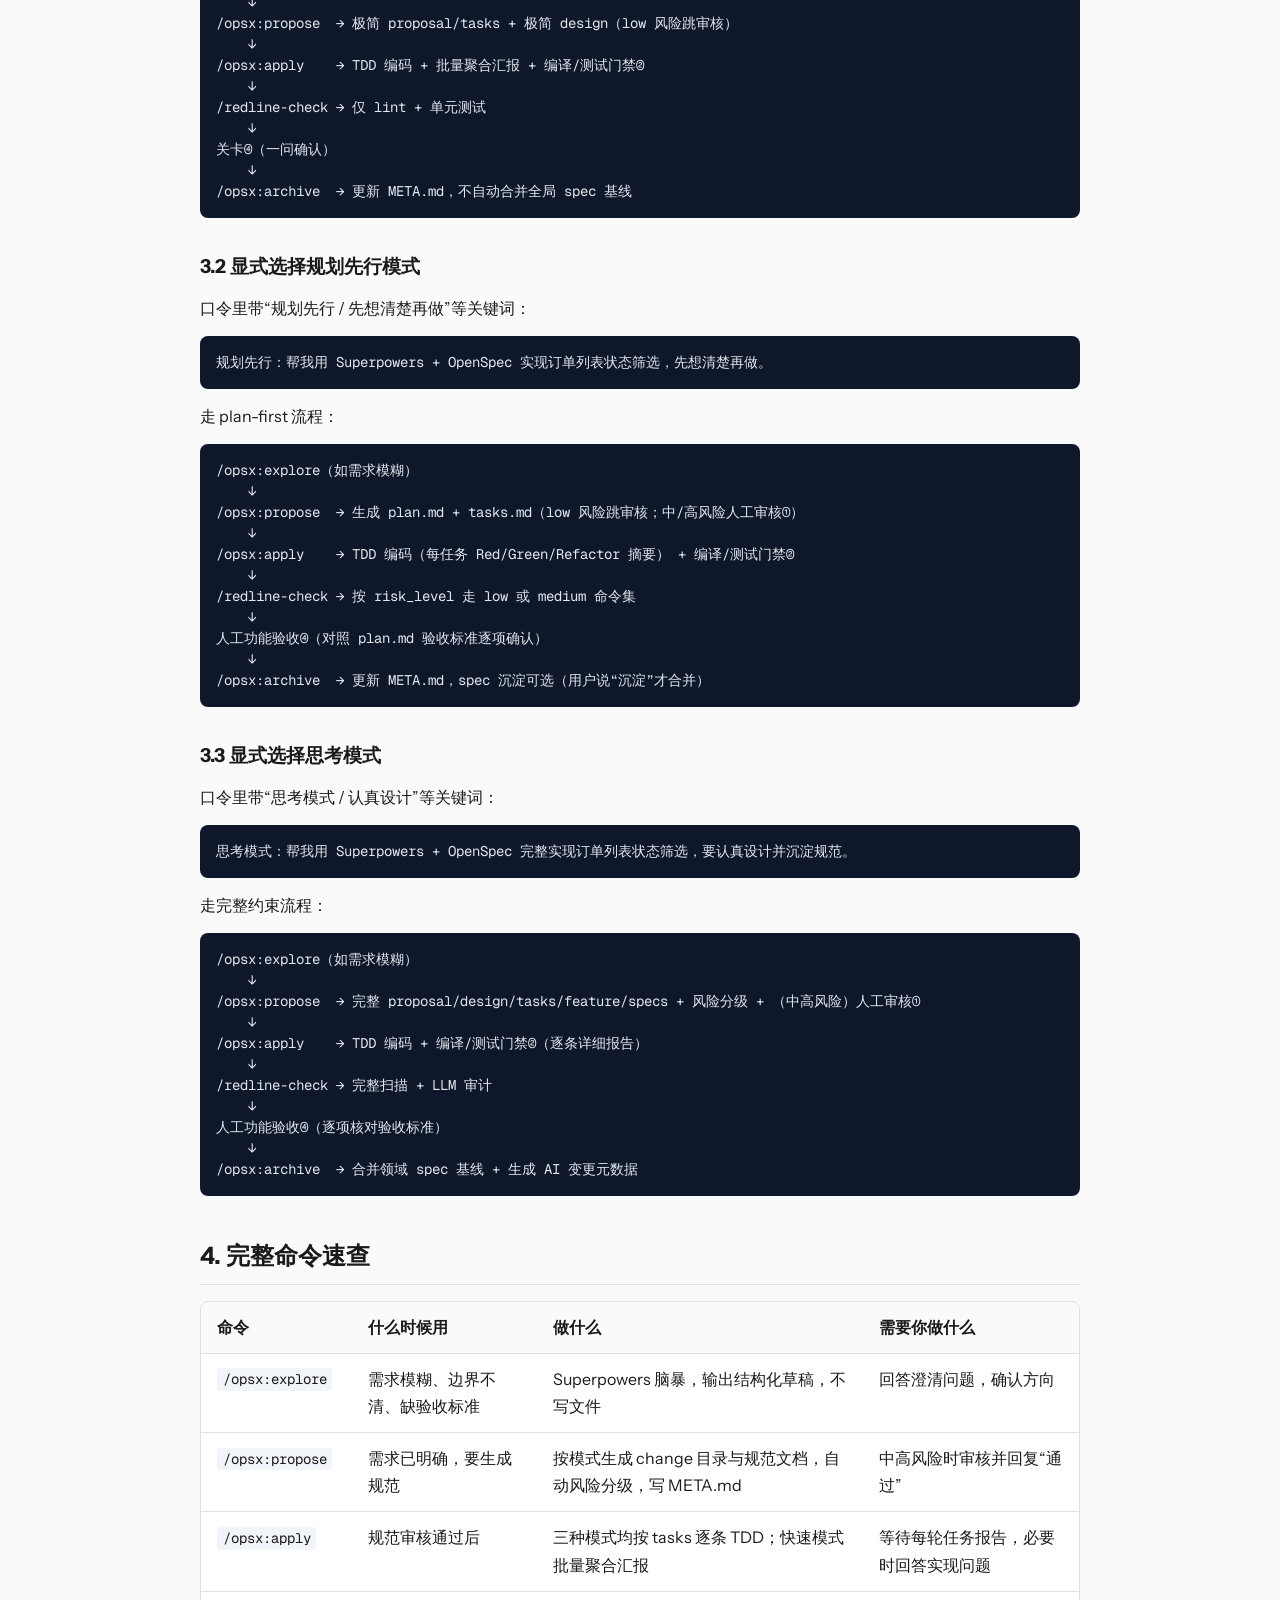
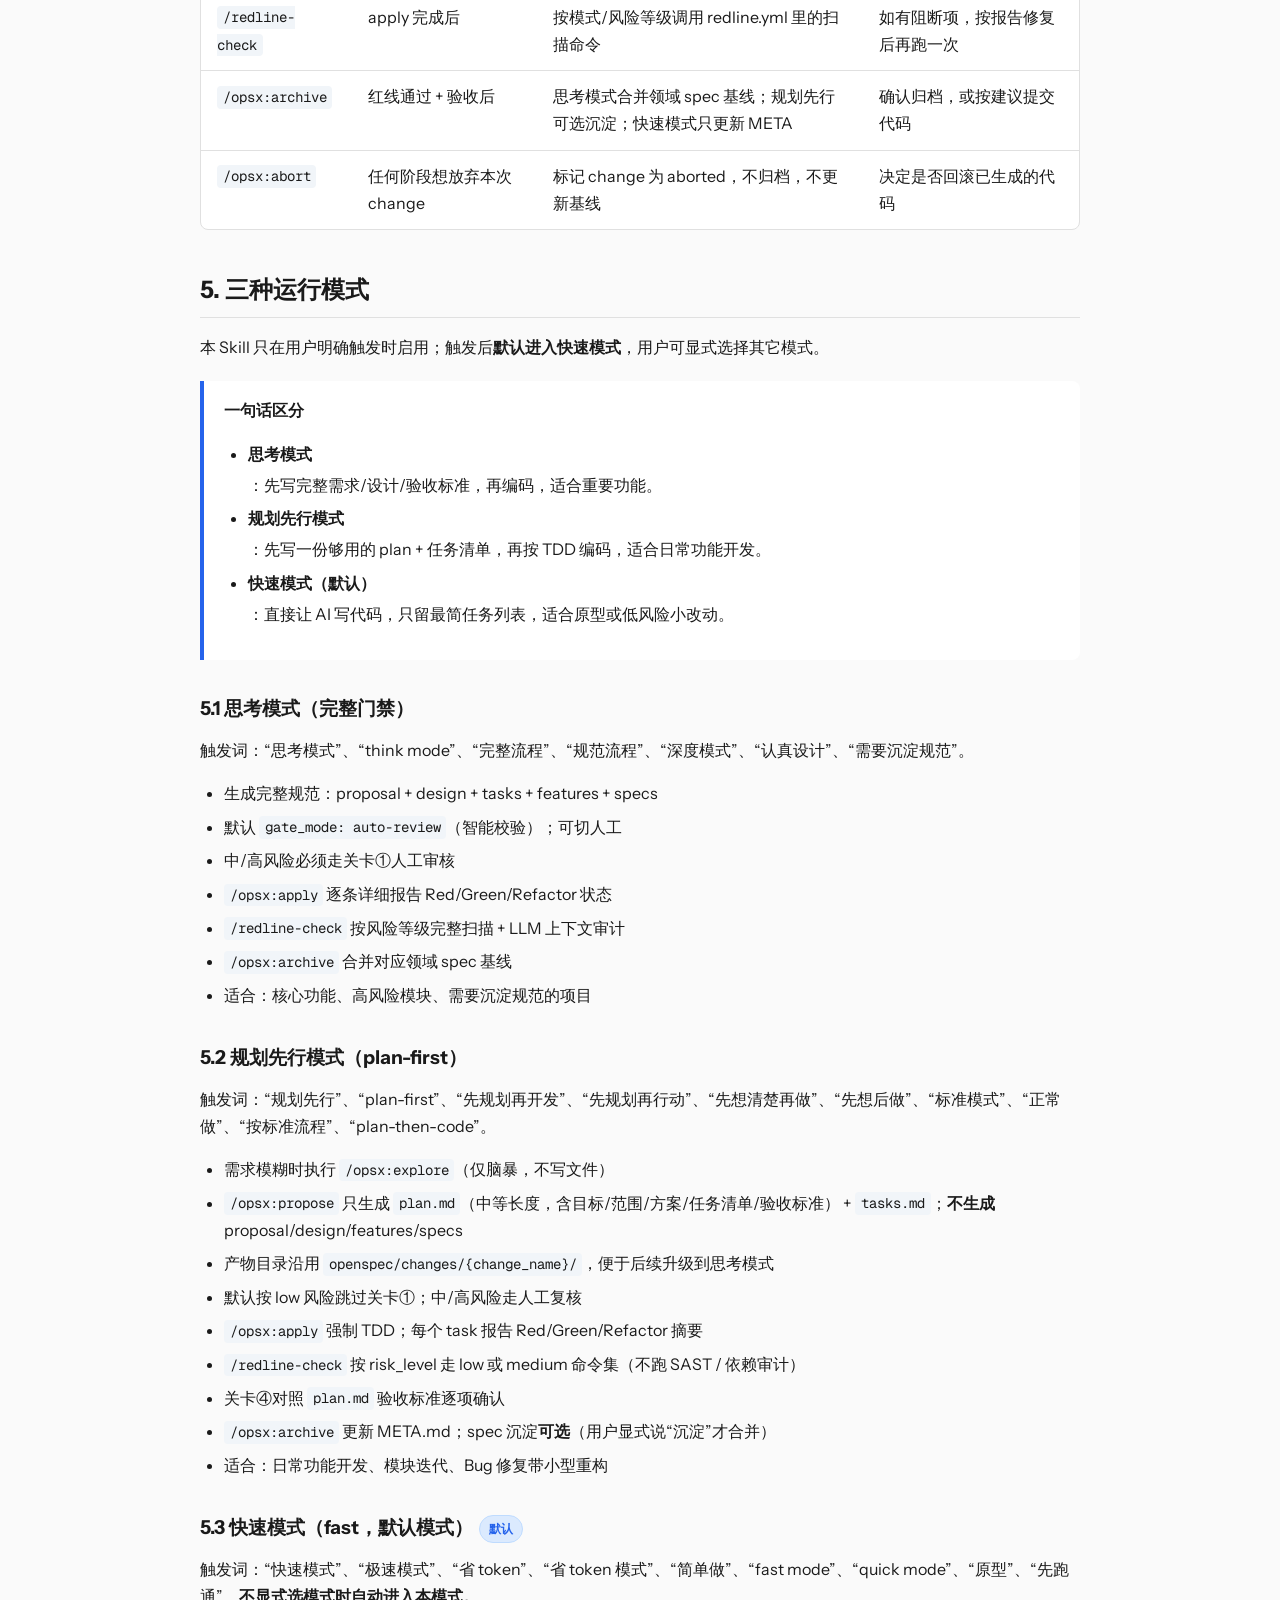
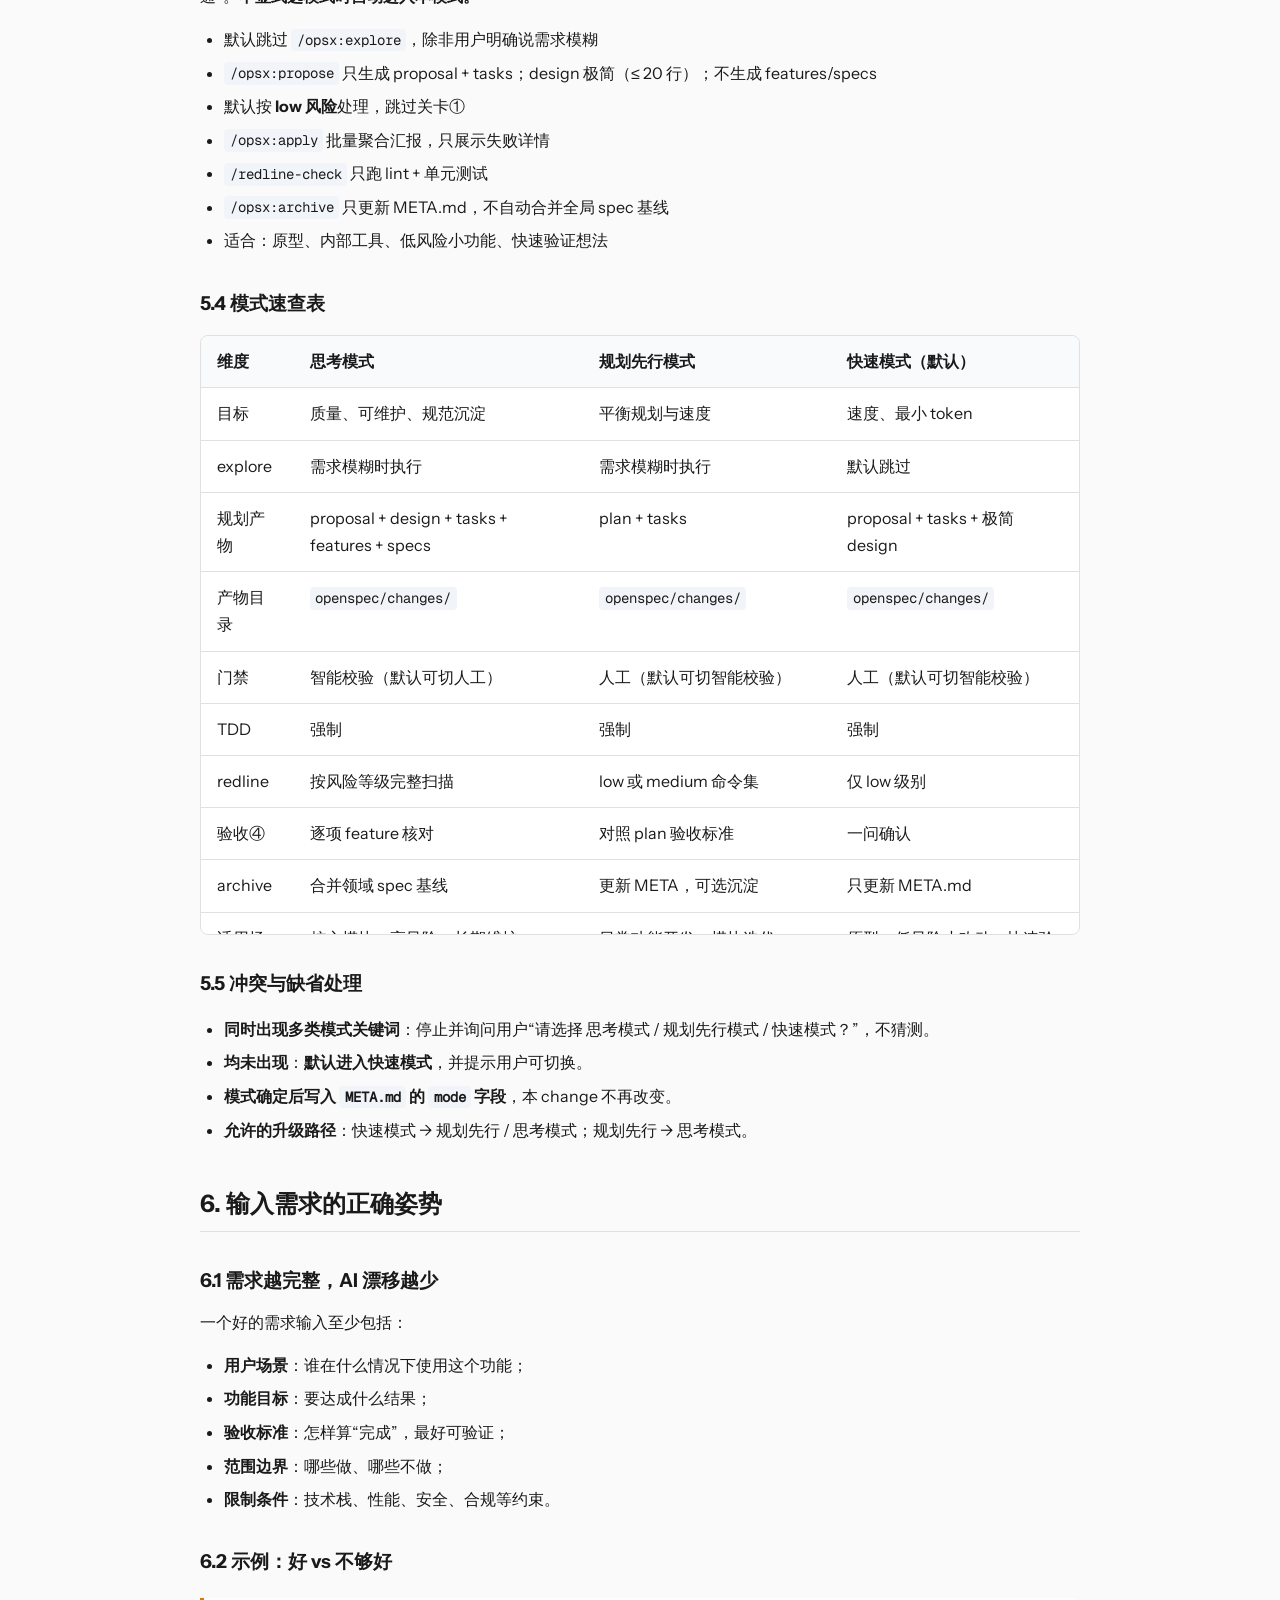
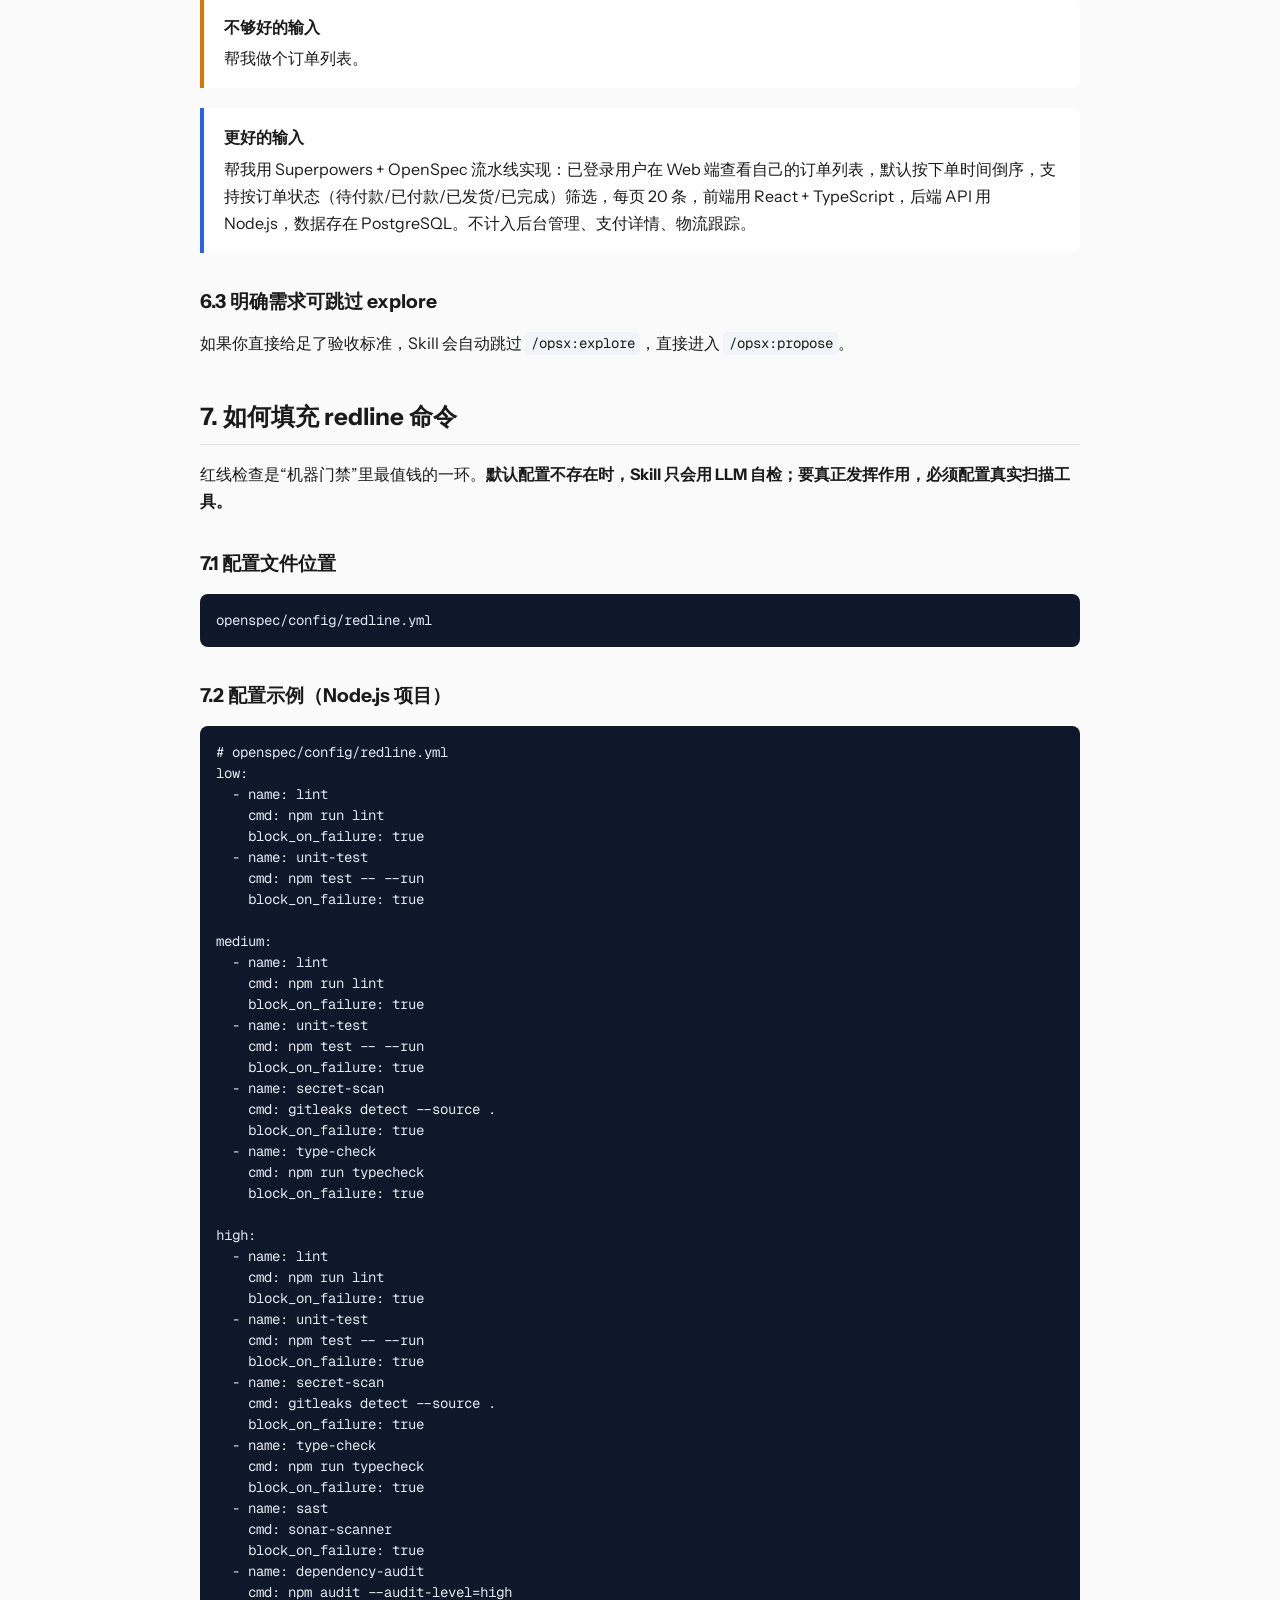
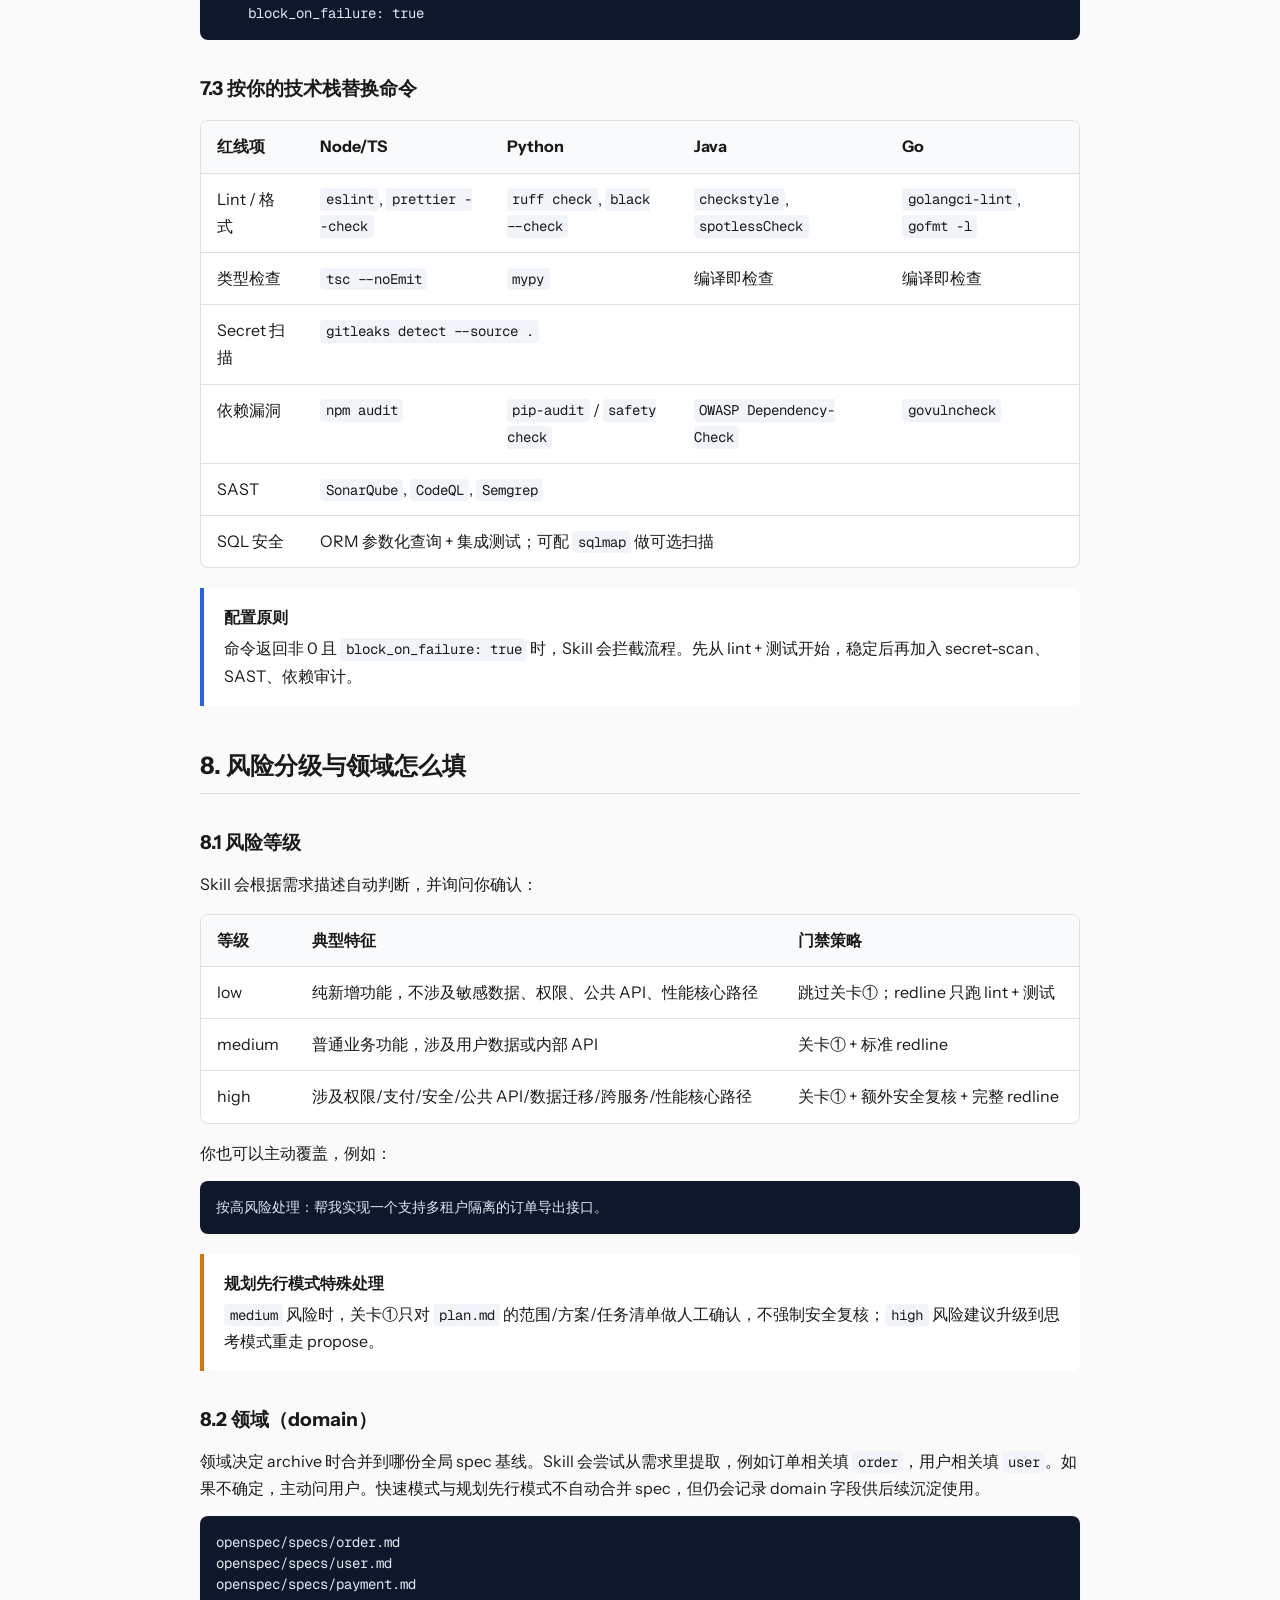
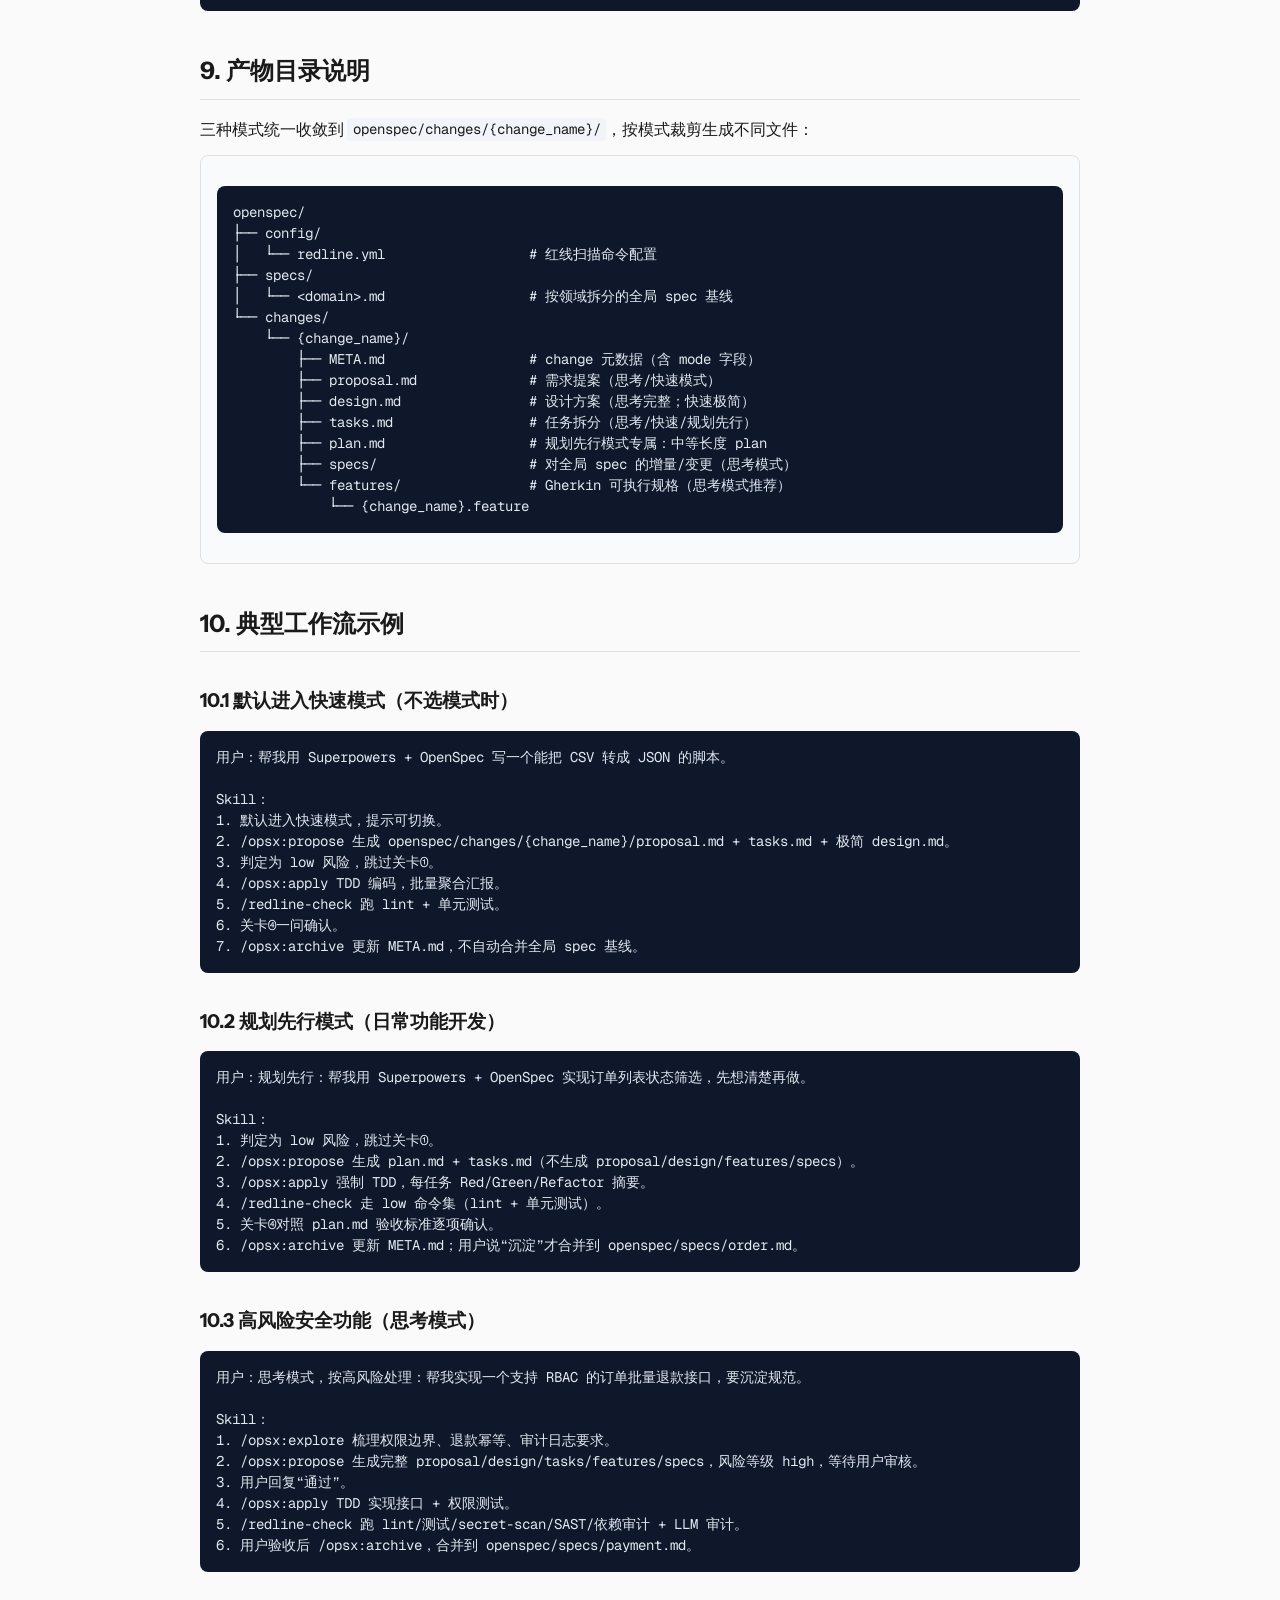
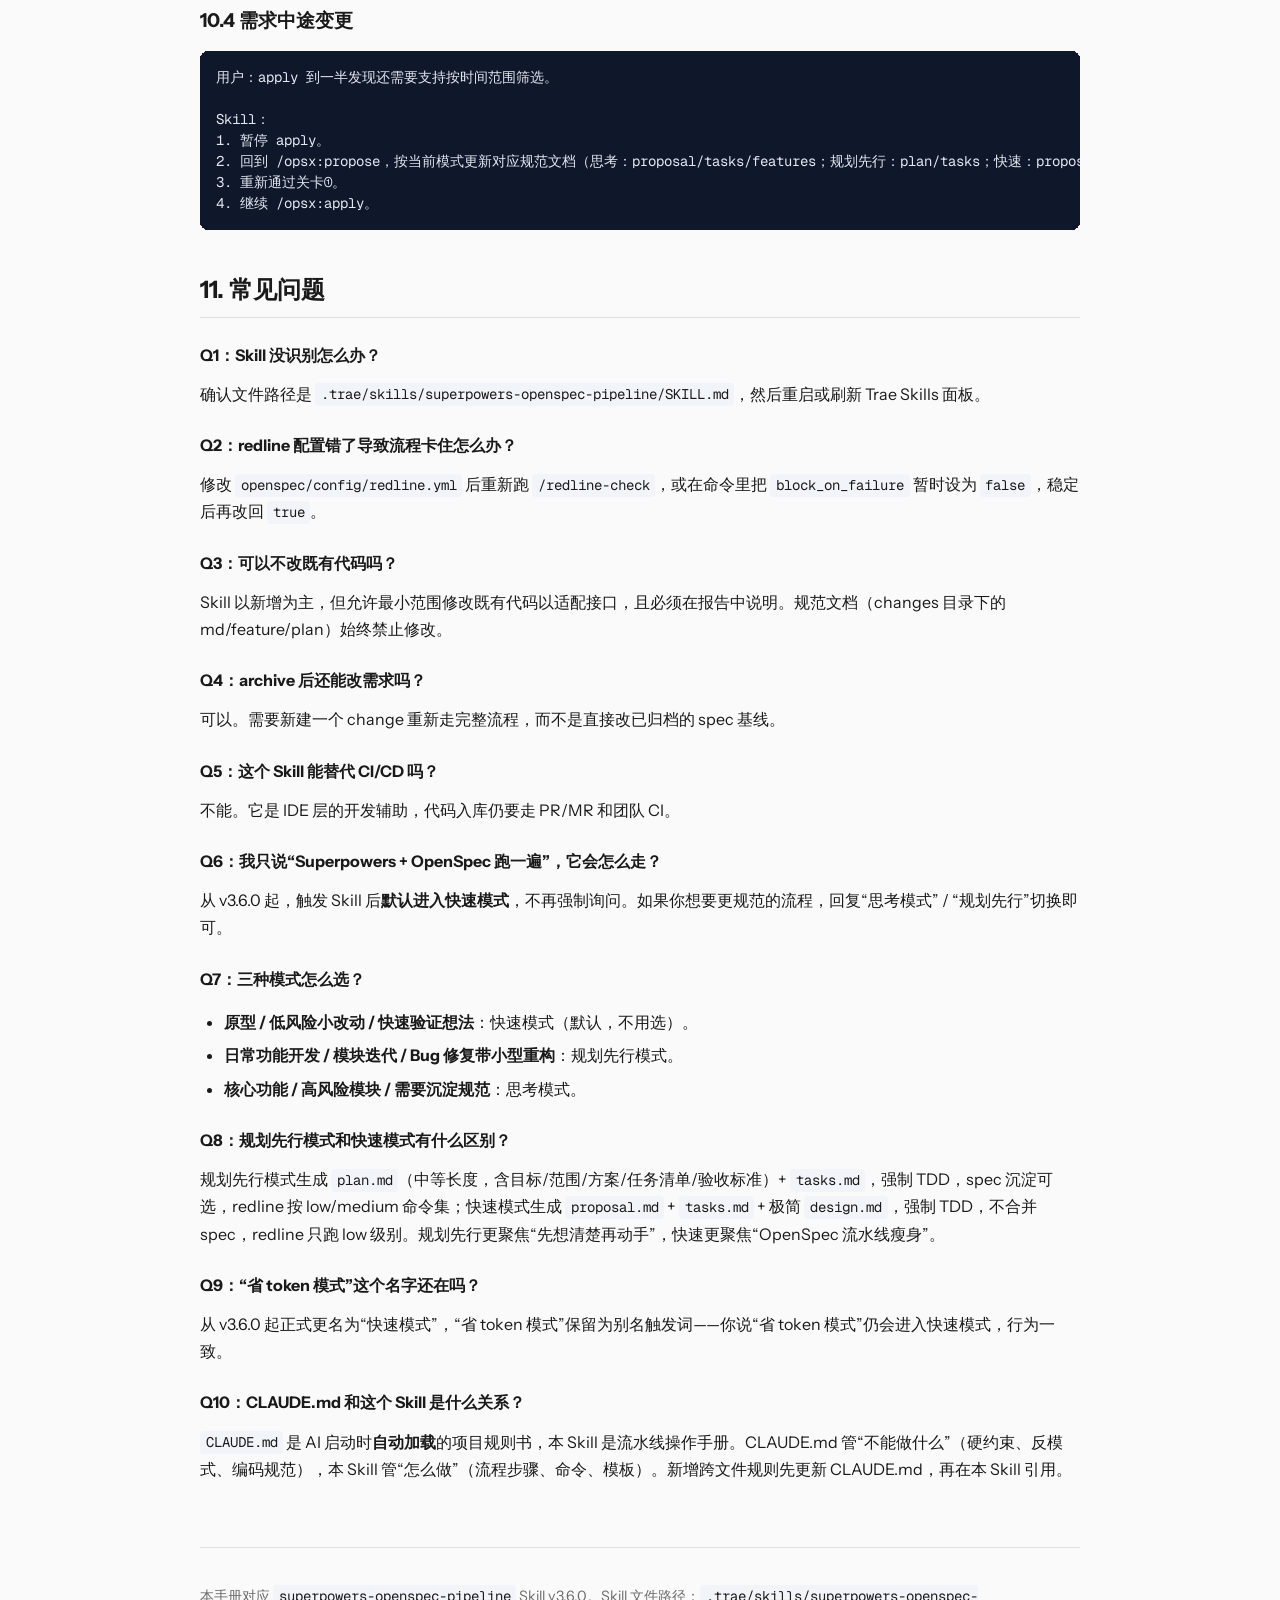
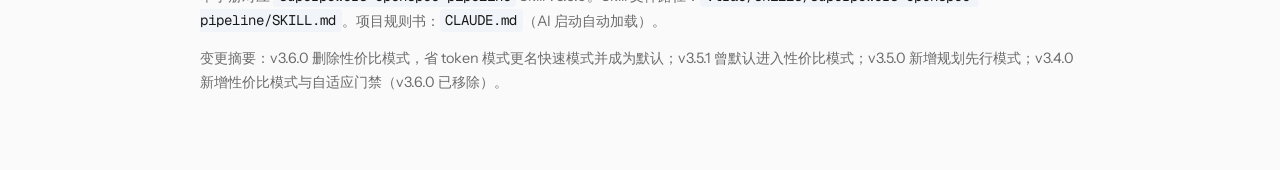
==== commit 773db449: "feat(skill): add CLAUDE.md as project rulebook dependency - SKILL.md: add preamble section explainin" ====
--- a/superpowers-openspec-manual/superpowers-openspec-manual.html
+++ b/superpowers-openspec-manual/superpowers-openspec-manual.html
@@ -268,6 +268,14 @@
     <p>Skill 文件应放在项目里：</p>
     <pre><code>.trae/skills/superpowers-openspec-pipeline/SKILL.md</code></pre>
     <p>保存后 Trae 会自动识别；如未生效，重启或刷新 Skills 面板。</p>
+
+    <h3>2.1 配套项目规则：CLAUDE.md</h3>
+    <p>项目根目录的 <code>CLAUDE.md</code> 是 <strong>AI 自动加载的项目规则书</strong>，与本 Skill 配合使用：</p>
+    <ul>
+      <li><strong>CLAUDE.md</strong> — 跨文件的硬约束、反模式、沉淀教训、编码规范（AI 启动即加载）</li>
+      <li><strong>SKILL.md（本文件）</strong> — 流水线操作手册（仅触发词激活后加载）</li>
+    </ul>
+    <p>维护时两文件同步更新：新增跨文件规则写 CLAUDE.md，新增流水线步骤写本 Skill。</p>
 
     <h2>3. 快速开始：输入需求</h2>
     <p>本 Skill 不会在每个普通编码请求里自动启用；只有你说出触发词时才会激活。<strong>激活后默认进入快速模式</strong>，你可以显式选择其它两种模式。</p>
@@ -783,8 +791,11 @@
     <h4>Q9：“省 token 模式”这个名字还在吗？</h4>
     <p>从 v3.6.0 起正式更名为“快速模式”，“省 token 模式”保留为别名触发词——你说“省 token 模式”仍会进入快速模式，行为一致。</p>
 
-    <footer>
-      <p>本手册对应 <code>superpowers-openspec-pipeline</code> Skill v3.6.0。Skill 文件路径：<code>.trae/skills/superpowers-openspec-pipeline/SKILL.md</code></p>
+    <h4>Q10：CLAUDE.md 和这个 Skill 是什么关系？</h4>
+    <p><code>CLAUDE.md</code> 是 AI 启动时<strong>自动加载</strong>的项目规则书，本 Skill 是流水线操作手册。CLAUDE.md 管“不能做什么”（硬约束、反模式、编码规范），本 Skill 管“怎么做”（流程步骤、命令、模板）。新增跨文件规则先更新 CLAUDE.md，再在本 Skill 引用。</p>
+
+<footer>
+      <p>本手册对应 <code>superpowers-openspec-pipeline</code> Skill v3.6.0。Skill 文件路径：<code>.trae/skills/superpowers-openspec-pipeline/SKILL.md</code>。项目规则书：<code>CLAUDE.md</code>（AI 启动自动加载）。</p>
       <p>变更摘要：v3.6.0 删除性价比模式，省 token 模式更名快速模式并成为默认；v3.5.1 曾默认进入性价比模式；v3.5.0 新增规划先行模式；v3.4.0 新增性价比模式与自适应门禁（v3.6.0 已移除）。</p>
     </footer>
   </div>
